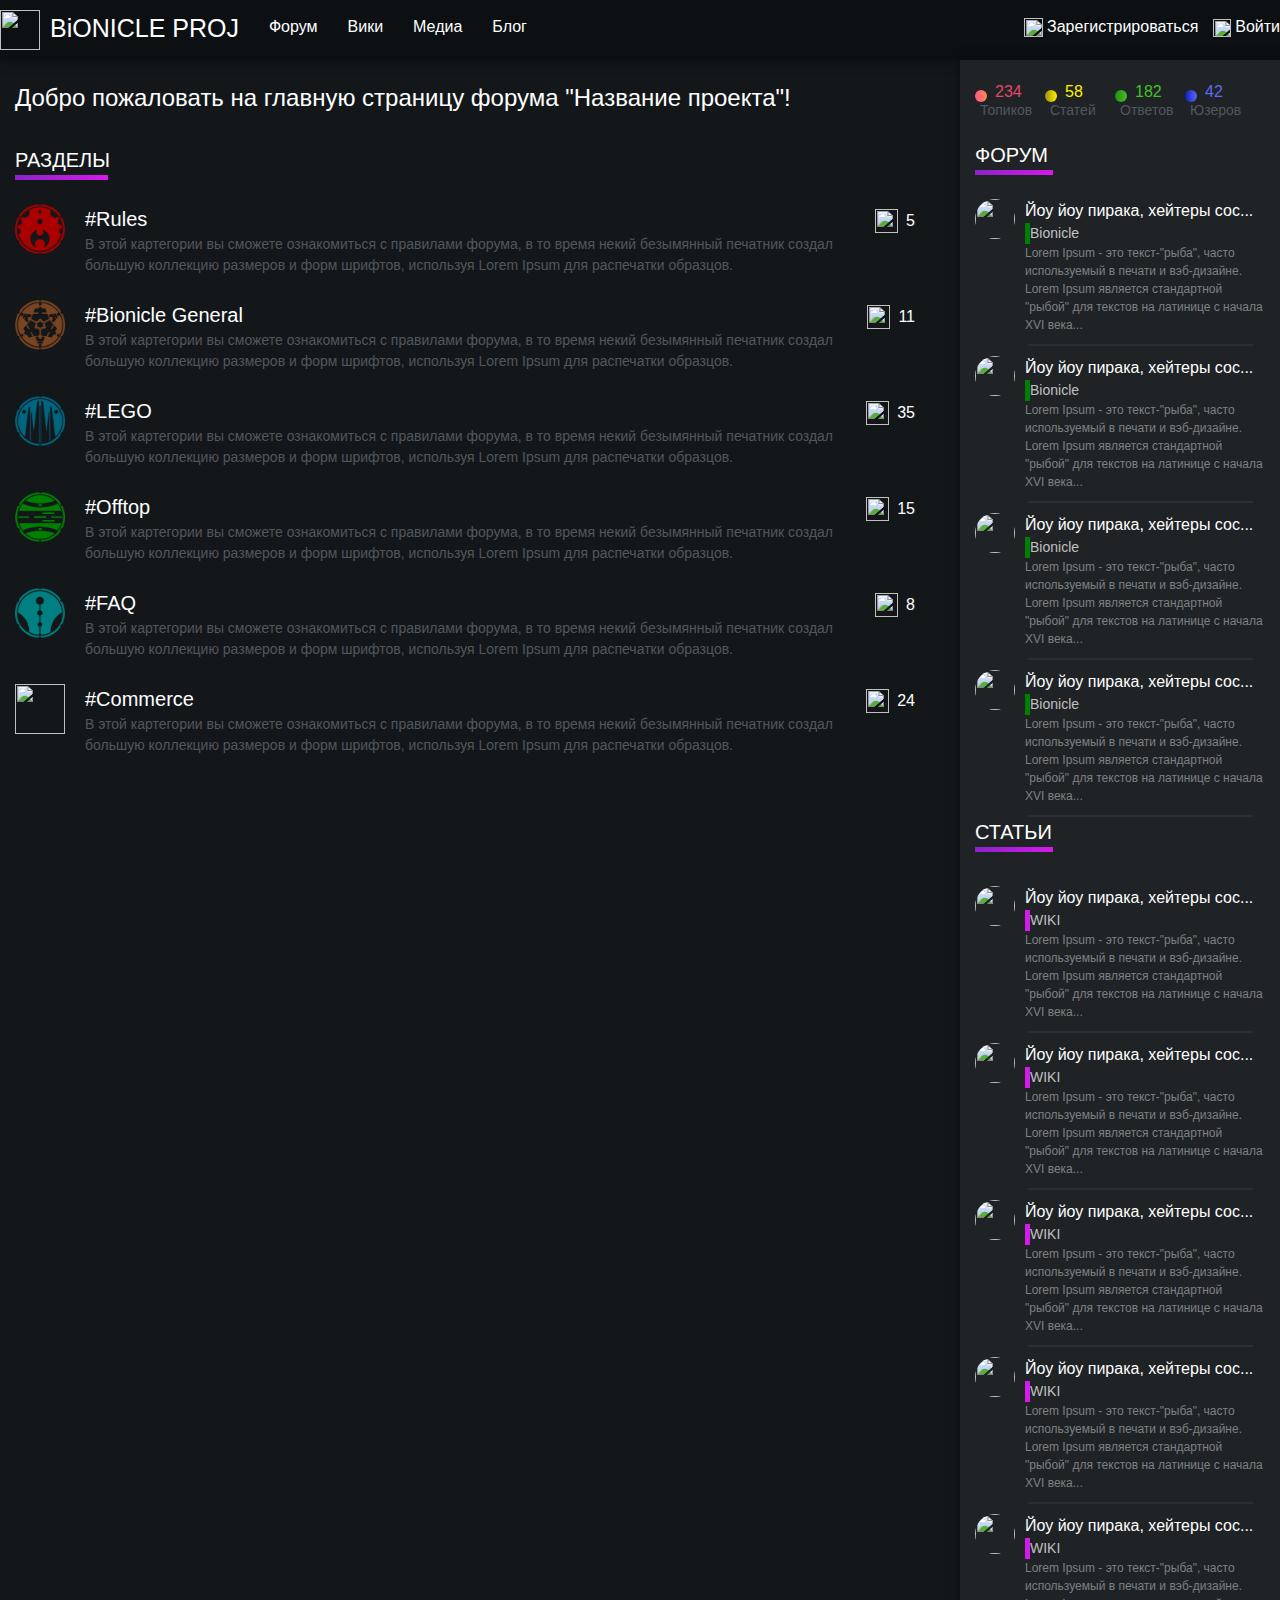
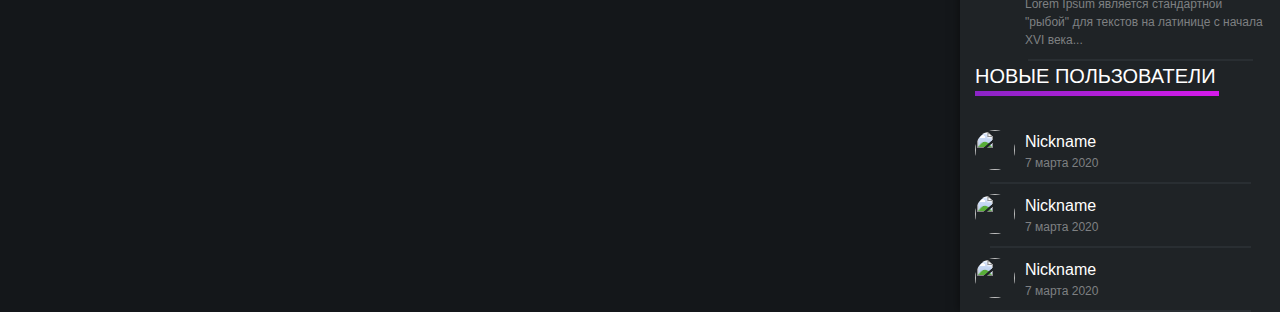
==== index.html @ 24cac257 "Add files via upload" ====
<div id="preloader" class="visible"></div>
<!DOCTYPE html>
<html>
<head>
	<title></title>
	<link rel="stylesheet" href="https://stackpath.bootstrapcdn.com/bootstrap/4.4.1/css/bootstrap.min.css" integrity="sha384-Vkoo8x4CGsO3+Hhxv8T/Q5PaXtkKtu6ug5TOeNV6gBiFeWPGFN9MuhOf23Q9Ifjh" crossorigin="anonymous">
	<meta name='viewport' content='width=device-width, initial-scale=1'>
	<link rel="stylesheet" type="text/css" href="style.css">
</head>
<body style="background-color: #14171a;">
	<div class="wrapper">
		<div class="menu">
			<div class="container_menu">
				<div class="logo"><img style="margin-top: 10px;" width="40" height="40" src="https://res.cloudinary.com/teepublic/image/private/s--zgLyJzov--/t_Preview/b_rgb:191919,c_limit,f_jpg,h_630,q_90,w_630/v1469223875/production/designs/596887_1.jpg"><div class="logo_header" style="margin-left: 10px; margin-top: 10px;">BiONICLE PROJ</div>				
				<div class="link_header" style="margin-left: 30px;"><a id="link_style" href="#">Форум</a></div>
				<div class="link_header" style="margin-left: 30px;"><a id="link_style" href="#">Вики</a></div>
				<div class="link_header" style="margin-left: 30px;"><a id="link_style" href="#">Медиа</a></div>
				<div class="link_header" style="margin-left: 30px;"><a id="link_style" href="#">Блог</a></div></div>

				<div class="sing">
					<h id="link_style" style="margin-right: 10px;"><img width="19" height="19" src="https://img.icons8.com/windows/32/ffffff/add-user-male--v1.png"/> Зарегистрироваться</h>
					<h id="link_style"><img width="18" height="18" src="https://img.icons8.com/windows/32/ffffff/import.png"/> Войти</h>
				</div>
			</div>
		</div>
		<div class="container">
			<div class="row">
				<div class="col-md-9">
					<div class="header_content">
					</div><br>
					<h4>Добро пожаловать на главную страницу форума "Название проекта"!</h4><br>
					<!--<h style="color:#7e8082; margin-top: 15px; position: absolute; font-size: 15px;">Topic</h>-->
					<h style="font-family: 'Oswald', sans-serif; font-size: 20px; margin-top: 10px; ">РАЗДЕЛЫ</h>
						<div id="bottom" style="width: 10%;"></div>
					<br>
					<div class="topic_content_main">
						<div class="topic_img_main">
							<img width="50" height="50" src="t.png">
						</div>
						<div class="topic_title_main">
							<h id="topic_title_main">#Rules</h>
							<div id="topic_text_main">
								В этой картегории вы сможете ознакомиться с правилами форума, в то время некий безымянный печатник создал большую коллекцию размеров и форм шрифтов, используя Lorem Ipsum для распечатки образцов.
							</div>
						</div>
						<div class="message_sum">
							<img width="23" height="24" src="https://img.icons8.com/material-outlined/50/ffffff/filled-chat.png"/><h style="margin-left: 8px;">5</h>
						</div>
					</div>
					<br>
					<div class="topic_content_main">
						<div class="topic_img_main">
							<img width="50" height="50" src="p.png">
						</div>
						<div class="topic_title_main">
							<h id="topic_title_main">#Bionicle General</h>
							<div id="topic_text_main">
								В этой картегории вы сможете ознакомиться с правилами форума, в то время некий безымянный печатник создал большую коллекцию размеров и форм шрифтов, используя Lorem Ipsum для распечатки образцов.
							</div>
						</div>
						<div class="message_sum">
							<img width="23" height="24" src="https://img.icons8.com/material-outlined/50/ffffff/filled-chat.png"/><h style="margin-left: 8px;">11</h>
						</div>
					</div>
					<br>
					<div class="topic_content_main">
						<div class="topic_img_main">
							<img width="50" height="50" src="k.png">
						</div>
						<div class="topic_title_main">
							<h id="topic_title_main">#LEGO</h>
							<div id="topic_text_main">
								В этой картегории вы сможете ознакомиться с правилами форума, в то время некий безымянный печатник создал большую коллекцию размеров и форм шрифтов, используя Lorem Ipsum для распечатки образцов.
							</div>
						</div>
						<div class="message_sum">
							<img width="23" height="24" src="https://img.icons8.com/material-outlined/50/ffffff/filled-chat.png"/><h style="margin-left: 8px;">35</h>
						</div>
					</div>
					<br>
					<div class="topic_content_main">
						<div class="topic_img_main">
							<img width="50" height="50" src="l.png">
						</div>
						<div class="topic_title_main">
							<h id="topic_title_main">#Offtop</h>
							<div id="topic_text_main">
								В этой картегории вы сможете ознакомиться с правилами форума, в то время некий безымянный печатник создал большую коллекцию размеров и форм шрифтов, используя Lorem Ipsum для распечатки образцов.
							</div>
						</div>
						<div class="message_sum">
							<img width="23" height="24" src="https://img.icons8.com/material-outlined/50/ffffff/filled-chat.png"/><h style="margin-left: 8px;">15</h>
						</div>
					</div>
					<br>
					<div class="topic_content_main">
						<div class="topic_img_main">
							<img width="50" height="50" src="G.png">
						</div>
						<div class="topic_title_main">
							<h id="topic_title_main">#FAQ</h>
							<div id="topic_text_main">
								В этой картегории вы сможете ознакомиться с правилами форума, в то время некий безымянный печатник создал большую коллекцию размеров и форм шрифтов, используя Lorem Ipsum для распечатки образцов.
							</div>
						</div>
						<div class="message_sum">
							<img width="23" height="24" src="https://img.icons8.com/material-outlined/50/ffffff/filled-chat.png"/><h style="margin-left: 8px;">8</h>
						</div>
					</div>
										<br>
					<div class="topic_content_main">
						<div class="topic_img_main">
							<img width="50" height="50" src="V.png">
						</div>
						<div class="topic_title_main">
							<h id="topic_title_main">#Commerce</h>
							<div id="topic_text_main">
								В этой картегории вы сможете ознакомиться с правилами форума, в то время некий безымянный печатник создал большую коллекцию размеров и форм шрифтов, используя Lorem Ipsum для распечатки образцов.
							</div>
						</div>
						<div class="message_sum">
							<img width="23" height="24" src="https://img.icons8.com/material-outlined/50/ffffff/filled-chat.png"/><h style="margin-left: 8px;">24</h>
						</div>
					</div>
				</div>
				<div class="col-md-3">
					<div style="display: flex;">
						<div class="item">
								<a href="#" class="intro-banner-vdo-play-btn pinkBg" target="_blank">
								<i class="glyphicon glyphicon-play whiteText" aria-hidden="true"></i>
								<span class="ripple pinkBg"></span>
								<span class="ripple pinkBg"></span>
								<span class="ripple pinkBg"></span>
								</a><h id="stats" style="color: #e14869;">234</h><h id="stats_txt">Топиков</h>
						</div>
						<div style="margin-left: 70px;" class="item">
								<a href="#" class="intro-banner-vdo-play-btn2 pinkBg2" target="_blank2">
								<i class="glyphicon glyphicon-play whiteText" aria-hidden="true"></i>
								<span class="ripple2 pinkBg2"></span>
								<span class="ripple2 pinkBg2"></span>
								<span class="ripple2 pinkBg2"></span>
								</a><h id="stats" style="color: #fff000;">58</h><h id="stats_txt">Статей</h>
						</div>
						<div style="margin-left: 70px;" class="item">
								<a href="#" class="intro-banner-vdo-play-btn3 pinkBg3" target="_blank3">
								<i class="glyphicon glyphicon-play whiteText" aria-hidden="true"></i>
								<span class="ripple3 pinkBg3"></span>
								<span class="ripple3 pinkBg3"></span>
								<span class="ripple3 pinkBg3"></span>
								</a><h id="stats" style="color: #44c127;">182</h><h id="stats_txt">Ответов</h>
						</div>
						<div style="margin-left: 70px;" class="item">
								<a href="#" class="intro-banner-vdo-play-btn4 pinkBg4" target="_blank4">
								<i class="glyphicon glyphicon-play whiteText" aria-hidden="true"></i>
								<span class="ripple4 pinkBg4"></span>
								<span class="ripple4 pinkBg4"></span>
								<span class="ripple4 pinkBg4"></span>
								</a><h id="stats" style="color: #5d6bf2;">42</h><h id="stats_txt">Юзеров</h>
						</div>
					</div>
					<div class="categories">
						<h style="font-family: 'Oswald', sans-serif; font-size: 20px; ">ФОРУМ</h>
						<div id="bottom"></div>
						<br>
						<div class="last_topic">
							<div class="avatar">
								<img id="img_avatar" src="https://i.dlpng.com/static/png/6860651_preview.png">
							</div>
							<div class="topic_content">
								<div class="title"> Йоу йоу пирака, хейтеры сос...
									<div class="categorie_view">Bionicle</div>
									<div class="topic_txt">Lorem Ipsum - это текст-"рыба", часто используемый в печати и вэб-дизайне. Lorem Ipsum является стандартной "рыбой" для текстов на латинице с начала XVI века...</div>
								</div>
								<div style="margin-top: 10px;" class="bottom_topic"></div>
							</div>
						</div>

						<div class="last_topic" style="margin-top: 10px;">
							<div class="avatar">
								<img id="img_avatar" src="https://i.dlpng.com/static/png/6860651_preview.png">
							</div>
							<div class="topic_content">
								<div class="title"> Йоу йоу пирака, хейтеры сос...
									<div class="categorie_view">Bionicle</div>
									<div class="topic_txt">Lorem Ipsum - это текст-"рыба", часто используемый в печати и вэб-дизайне. Lorem Ipsum является стандартной "рыбой" для текстов на латинице с начала XVI века...</div>
								</div>
								<div style="margin-top: 10px;" class="bottom_topic"></div>
							</div>
						</div>

						<div class="last_topic" style="margin-top: 10px;">
							<div class="avatar">
								<img id="img_avatar" src="https://i.dlpng.com/static/png/6860651_preview.png">
							</div>
							<div class="topic_content">
								<div class="title"> Йоу йоу пирака, хейтеры сос...
									<div class="categorie_view">Bionicle</div>
									<div class="topic_txt">Lorem Ipsum - это текст-"рыба", часто используемый в печати и вэб-дизайне. Lorem Ipsum является стандартной "рыбой" для текстов на латинице с начала XVI века...</div>
								</div>
								<div style="margin-top: 10px;" class="bottom_topic"></div>
							</div>
						</div>

						<div class="last_topic" style="margin-top: 10px;">
							<div class="avatar">
								<img id="img_avatar" src="https://i.dlpng.com/static/png/6860651_preview.png">
							</div>
							<div class="topic_content">
								<div class="title"> Йоу йоу пирака, хейтеры сос...
									<div class="categorie_view">Bionicle</div>
									<div class="topic_txt">Lorem Ipsum - это текст-"рыба", часто используемый в печати и вэб-дизайне. Lorem Ipsum является стандартной "рыбой" для текстов на латинице с начала XVI века...</div>
								</div>
								<div style="margin-top: 10px;" class="bottom_topic"></div>
							</div>
						</div>

						<h style="font-family: 'Oswald', sans-serif; font-size: 20px; margin-top: 10px; ">СТАТЬИ</h>
						<div id="bottom"></div>
						<br>
						<div class="last_topic" style="margin-top: 10px;">
							<div class="avatar">
								<img id="img_avatar" src="https://i.dlpng.com/static/png/6860651_preview.png">
							</div>
							<div class="topic_content">
								<div class="title"> Йоу йоу пирака, хейтеры сос...
									<div style="border-left: 5px solid #d51aeb;" class="categorie_view">WIKI</div>
									<div class="topic_txt">Lorem Ipsum - это текст-"рыба", часто используемый в печати и вэб-дизайне. Lorem Ipsum является стандартной "рыбой" для текстов на латинице с начала XVI века...</div>
								</div>
								<div style="margin-top: 10px;" class="bottom_topic"></div>
							</div>
						</div>

						<div class="last_topic" style="margin-top: 10px;">
							<div class="avatar">
								<img id="img_avatar" src="https://i.dlpng.com/static/png/6860651_preview.png">
							</div>
							<div class="topic_content">
								<div class="title"> Йоу йоу пирака, хейтеры сос...
									<div style="border-left: 5px solid #d51aeb;" class="categorie_view">WIKI</div>
									<div class="topic_txt">Lorem Ipsum - это текст-"рыба", часто используемый в печати и вэб-дизайне. Lorem Ipsum является стандартной "рыбой" для текстов на латинице с начала XVI века...</div>
								</div>
								<div style="margin-top: 10px;" class="bottom_topic"></div>
							</div>
						</div>

						<div class="last_topic" style="margin-top: 10px;">
							<div class="avatar">
								<img id="img_avatar" src="https://i.dlpng.com/static/png/6860651_preview.png">
							</div>
							<div class="topic_content">
								<div class="title"> Йоу йоу пирака, хейтеры сос...
									<div style="border-left: 5px solid #d51aeb;" class="categorie_view">WIKI</div>
									<div class="topic_txt">Lorem Ipsum - это текст-"рыба", часто используемый в печати и вэб-дизайне. Lorem Ipsum является стандартной "рыбой" для текстов на латинице с начала XVI века...</div>
								</div>
								<div style="margin-top: 10px;" class="bottom_topic"></div>
							</div>
						</div>

						<div class="last_topic" style="margin-top: 10px;">
							<div class="avatar">
								<img id="img_avatar" src="https://i.dlpng.com/static/png/6860651_preview.png">
							</div>
							<div class="topic_content">
								<div class="title"> Йоу йоу пирака, хейтеры сос...
									<div style="border-left: 5px solid #d51aeb;" class="categorie_view">WIKI</div>
									<div class="topic_txt">Lorem Ipsum - это текст-"рыба", часто используемый в печати и вэб-дизайне. Lorem Ipsum является стандартной "рыбой" для текстов на латинице с начала XVI века...</div>
								</div>
								<div style="margin-top: 10px;" class="bottom_topic"></div>
							</div>
						</div>

						<div class="last_topic" style="margin-top: 10px;">
							<div class="avatar">
								<img id="img_avatar" src="https://i.dlpng.com/static/png/6860651_preview.png">
							</div>
							<div class="topic_content">
								<div class="title"> Йоу йоу пирака, хейтеры сос...
									<div style="border-left: 5px solid #d51aeb;" class="categorie_view">WIKI</div>
									<div class="topic_txt">Lorem Ipsum - это текст-"рыба", часто используемый в печати и вэб-дизайне. Lorem Ipsum является стандартной "рыбой" для текстов на латинице с начала XVI века...</div>
								</div>
								<div style="margin-top: 10px;" class="bottom_topic"></div>
							</div>
						</div>

						<h style="font-family: 'Oswald', sans-serif; font-size: 20px; margin-top: 10px; ">НОВЫЕ ПОЛЬЗОВАТЕЛИ </h>
						<div id="bottom" style="width: 84%;"></div>
						<br>
						<div class="last_topic" style="margin-top: 10px;">
							<div class="avatar">
								<img id="img_avatar" src="https://i.dlpng.com/static/png/6860651_preview.png">
							</div>
							<div class="title">Nickname
								<div class="topic_txt">7 марта 2020</div>
							</div>
						</div>
						<div style="margin-top: 10px;" class="bottom_topic"></div>
						<div class="last_topic" style="margin-top: 10px;">
							<div class="avatar">
								<img id="img_avatar" src="https://i.dlpng.com/static/png/6860651_preview.png">
							</div>
							<div class="title">Nickname
								<div class="topic_txt">7 марта 2020</div>
							</div>
						</div>
						<div style="margin-top: 10px;" class="bottom_topic"></div>
						<div class="last_topic" style="margin-top: 10px;">
							<div class="avatar">
								<img id="img_avatar" src="https://i.dlpng.com/static/png/6860651_preview.png">
							</div>
							<div class="title">Nickname
								<div class="topic_txt">7 марта 2020</div>
							</div>
						</div>
						<div style="margin-top: 10px;" class="bottom_topic"></div>
					</div>
				</div>
			</div>
		</div>
	</div>
</body>
</html>
<script type="text/javascript">
	function loadData() {
  return new Promise((resolve, reject) => {
    setTimeout(resolve, 200);
  })
}

loadData()
  .then(() => {
    let preloaderEl = document.getElementById('preloader');
    preloaderEl.classList.add('hidden');
    preloaderEl.classList.remove('visible');
  });
</script>
---- style.css ----
#preloader {
	position: fixed;
	left: 0;
	top: 0;
	z-index: 999;
	width: 100%;
	height: 100%;
	overflow: visible;
	background: black url('https://cdn.dribbble.com/users/744367/screenshots/4637241/dribbble_eddykoek_hud_02.gif') no-repeat center center;
}
    
.visible {
	visibility: visible;
	opacity: 1;
	transition: opacity 2s linear;
}

.hidden {
 	visibility: hidden;
 	opacity: 0;
 	transition: visibility 0s 2s, opacity 2s linear;
}


@import url('https://fonts.googleapis.com/css2?family=Oswald:wght@600&display=swap');
@import url('https://fonts.googleapis.com/css2?family=Oswald:wght@600&display=swap');
@import url('https://fonts.googleapis.com/css?family=Barlow+Semi+Condensed');
@import url('https://fonts.googleapis.com/css2?family=Oswald:wght@600&display=swap');
html, body { margin: 0; padding: 0; }

::-webkit-scrollbar{ width: 16px; /* 1 - вертикальный скроллбар */}
::-webkit-scrollbar:horizontal{ height: 10px; /* 1 - горизонтальный скроллбар */}
::-webkit-scrollbar-button {background: #0c1013; /* 2 - кнопка */}
::-webkit-scrollbar-track {background: #0c1013;/* 3 - трек */}
::-webkit-scrollbar-track-piece { background: #0c1013; /* 4 – видимая часть трека */ }
::-webkit-scrollbar-thumb {background: #2a2d30; border-radius: 10px; -webkit-box-shadow: inset 0 0 6px rgba(0,0,0,0.3); /* 5 - ползунок */}
.wrapper {
	margin: 0;
	color: white;
}
.menu {
	width: 100%;
	background: #0c1013;
	height: 60px;
	box-shadow: 0 0 10px rgba(0,0,0,0.5);
}
.container_menu {
	max-width: 1280px;
	margin: auto;
}
.sing {
	float: right;
	margin-top: -35px;
}
.logo {
	font-family: 'Oswald', sans-serif;
	font-size: 25px;
	display: flex;
}
.link_header {
	font-size: 16px;
	margin-top: 15px;
}
#link_style {
	text-decoration: none;
	color: white;
}
#link_style:hover {
	text-decoration: none;
	color: #8b24c6;
}
.container {
	max-width: 1280px;
	margin: auto;
}
.header_content {

}
.topic_content_main {
	display: flex;
}
#topic_title_main {
	font-size: 20px;
	margin-left: 20px;
}
#topic_text_main {
	color: #51575d;
	margin-left: 20px;
	width: 95%;
	font-size: 14px;
}
.message_sum{
	margin-top: 5px;
	margin-right: 30px;
	display: flex;
}
.col-md-3 {
	background: #1f2326;
	height: auto;
	box-shadow: 0 0 10px rgba(0,0,0,0.5);
	width: 100%;
}
.categories {
	margin-top: 50px;
	text-align:left;
}
#bottom {
	width: 27%;
	height: 5px;
	background-image: linear-gradient(90deg, #8b24c6, #d51aeb);
}
#categorie_link {
	margin-top: 15px;
	margin-left: 5px; 
	position: absolute; 
	font-family: 'Oswald', sans-serif; 
	font-size: 20px; 
	color: #cfcfcf; 
}
#categorie_link:hover {
	color: white; 
}
.last_topic {
	display: flex;
}
#img_avatar {
	width: 40px;
	height: 40px;
	border-radius: 50%;
}
.topic_content {

}
.title {
	margin-left: 10px;
}
.topic_txt {
	color:#7e8082;
	font-size: 12px;
}
.categorie_view {
	border-left: 5px solid green;
	font-size: 14px;
	color: silver;
	font-family: 'Oswald', sans-serif;
}
.bottom_topic {
	margin-top: 10px;
	border-bottom: 2px solid #292e32;
	width:90%;
	margin: auto;
}
@media (max-width: 62em) {
.col-md-3 {
	display: none;
}
.logo {
	display: none;
}
}




.item {
	margin-top: 30px;
	margin-left: 0px;
	font-family: 'Oswald', sans-serif;

}
#stats {
	margin-top: -10px;
	margin-left: 20px;
	font-family: 'Oswald', sans-serif;
	position: absolute;
}
#stats_txt {
	margin-top: 10px;
	margin-left: 5px;
	position: absolute;
	font-family: 'Lato', sans-serif;
	font-size: 14px;
	color: #51575d;
}
.pinkBg {
    background-color: #ed184f!important;
    background-image: linear-gradient(90deg, #fd5581, #fd8b55);
}
.intro-banner-vdo-play-btn{
    height:12px;
    width:12px;
    position:absolute;

    margin: 0;
    border-radius:100px;
    z-index:1
}
.intro-banner-vdo-play-btn i{
    line-height:56px;
    font-size:30px
}
.intro-banner-vdo-play-btn .ripple{
    position:absolute;
    width:40px;
    height:40px;
    z-index:-1;
  
    opacity:0;
    margin-top:-14px;
    margin-left: -14px;
    border-radius:100px;
    -webkit-animation:ripple 1.6s infinite;
    animation:ripple 1.6s infinite
}

@-webkit-keyframes ripple{
    0%{
        opacity:1;
        -webkit-transform:scale(0);
        transform:scale(0)
    }
    100%{
        opacity:0;
        -webkit-transform:scale(1);
        transform:scale(1)
    }
}
@keyframes ripple{
    0%{
        opacity:1;
        -webkit-transform:scale(0);
        transform:scale(0)
    }
    100%{
        opacity:0;
        -webkit-transform:scale(1);
        transform:scale(1)
    }
}
.intro-banner-vdo-play-btn .ripple:nth-child(2){
    animation-delay:.3s;
    -webkit-animation-delay:.3s
}
.intro-banner-vdo-play-btn .ripple:nth-child(3){
    animation-delay:.6s;
    -webkit-animation-delay:.6s
}



.pinkBg2 {
    background-color: #ed184f!important;
    background-image: linear-gradient(90deg, #9b920a, #fff000);
}
.intro-banner-vdo-play-btn2{
    height:12px;
    width:12px;
    position:absolute;

    margin: 0;
    border-radius:100px;
    z-index:1
}
.intro-banner-vdo-play-btn2 i{
    line-height:56px;
    font-size:30px
}
.intro-banner-vdo-play-btn2 .ripple2{
    position:absolute;
    width:40px;
    height:40px;
    z-index:-1;
  
    opacity:0;
    margin-top:-14px;
    margin-left: -14px;
    border-radius:100px;
    -webkit-animation:ripple2 1.7s infinite;
    animation:ripple2 1.7s infinite
}

@-webkit-keyframes ripple2{
    0%{
        opacity:1;
        -webkit-transform:scale(0);
        transform:scale(0)
    }
    100%{
        opacity:0;
        -webkit-transform:scale(1);
        transform:scale(1)
    }
}
@keyframes ripple2{
    0%{
        opacity:1;
        -webkit-transform:scale(0);
        transform:scale(0)
    }
    100%{
        opacity:0;
        -webkit-transform:scale(1);
        transform:scale(1)
    }
}
.intro-banner-vdo-play-btn2 .ripple2:nth-child(2){
    animation-delay:.3s;
    -webkit-animation-delay:.3s
}
.intro-banner-vdo-play-btn2 .ripple2:nth-child(3){
    animation-delay:.6s;
    -webkit-animation-delay:.6s
}


.pinkBg3 {
    background-color: #ed184f!important;
    background-image: linear-gradient(90deg, #298b12, #44c127);
}
.intro-banner-vdo-play-btn3{
    height:12px;
    width:12px;
    position:absolute;

    margin: 0;
    border-radius:100px;
    z-index:1
}
.intro-banner-vdo-play-btn3 i{
    line-height:56px;
    font-size:30px
}
.intro-banner-vdo-play-btn3 .ripple3{
    position:absolute;
    width:40px;
    height:40px;
    z-index:-1;
  
    opacity:0;
    margin-top:-14px;
    margin-left: -14px;
    border-radius:100px;
    -webkit-animation:ripple3 1.5s infinite;
    animation:ripple3 1.5s infinite
}

@-webkit-keyframes ripple3{
    0%{
        opacity:1;
        -webkit-transform:scale(0);
        transform:scale(0)
    }
    100%{
        opacity:0;
        -webkit-transform:scale(1);
        transform:scale(1)
    }
}
@keyframes ripple3{
    0%{
        opacity:1;
        -webkit-transform:scale(0);
        transform:scale(0)
    }
    100%{
        opacity:0;
        -webkit-transform:scale(1);
        transform:scale(1)
    }
}
.intro-banner-vdo-play-btn3 .ripple3:nth-child(2){
    animation-delay:.3s;
    -webkit-animation-delay:.3s
}
.intro-banner-vdo-play-btn3 .ripple3:nth-child(3){
    animation-delay:.6s;
    -webkit-animation-delay:.6s
}



.pinkBg4 {
    background-color: #ed184f!important;
    background-image: linear-gradient(90deg, #0b1dc2, #5d6bf2);
}
.intro-banner-vdo-play-btn4{
    height:12px;
    width:12px;
    position:absolute;

    margin: 0;
    border-radius:100px;
    z-index:1
}
.intro-banner-vdo-play-btn4 i{
    line-height:56px;
    font-size:30px
}
.intro-banner-vdo-play-btn4 .ripple4{
    position:absolute;
    width:40px;
    height:40px;
    z-index:-1;
  
    opacity:0;
    margin-top:-14px;
    margin-left: -14px;
    border-radius:100px;
    -webkit-animation:ripple4 1.8s infinite;
    animation:ripple4 1.8s infinite
}

@-webkit-keyframes ripple4{
    0%{
        opacity:1;
        -webkit-transform:scale(0);
        transform:scale(0)
    }
    100%{
        opacity:0;
        -webkit-transform:scale(1);
        transform:scale(1)
    }
}
@keyframes ripple4{
    0%{
        opacity:1;
        -webkit-transform:scale(0);
        transform:scale(0)
    }
    100%{
        opacity:0;
        -webkit-transform:scale(1);
        transform:scale(1)
    }
}
.intro-banner-vdo-play-btn4 .ripple4:nth-child(2){
    animation-delay:.3s;
    -webkit-animation-delay:.3s
}
.intro-banner-vdo-play-btn4 .ripple4:nth-child(3){
    animation-delay:.6s;
    -webkit-animation-delay:.6s
}
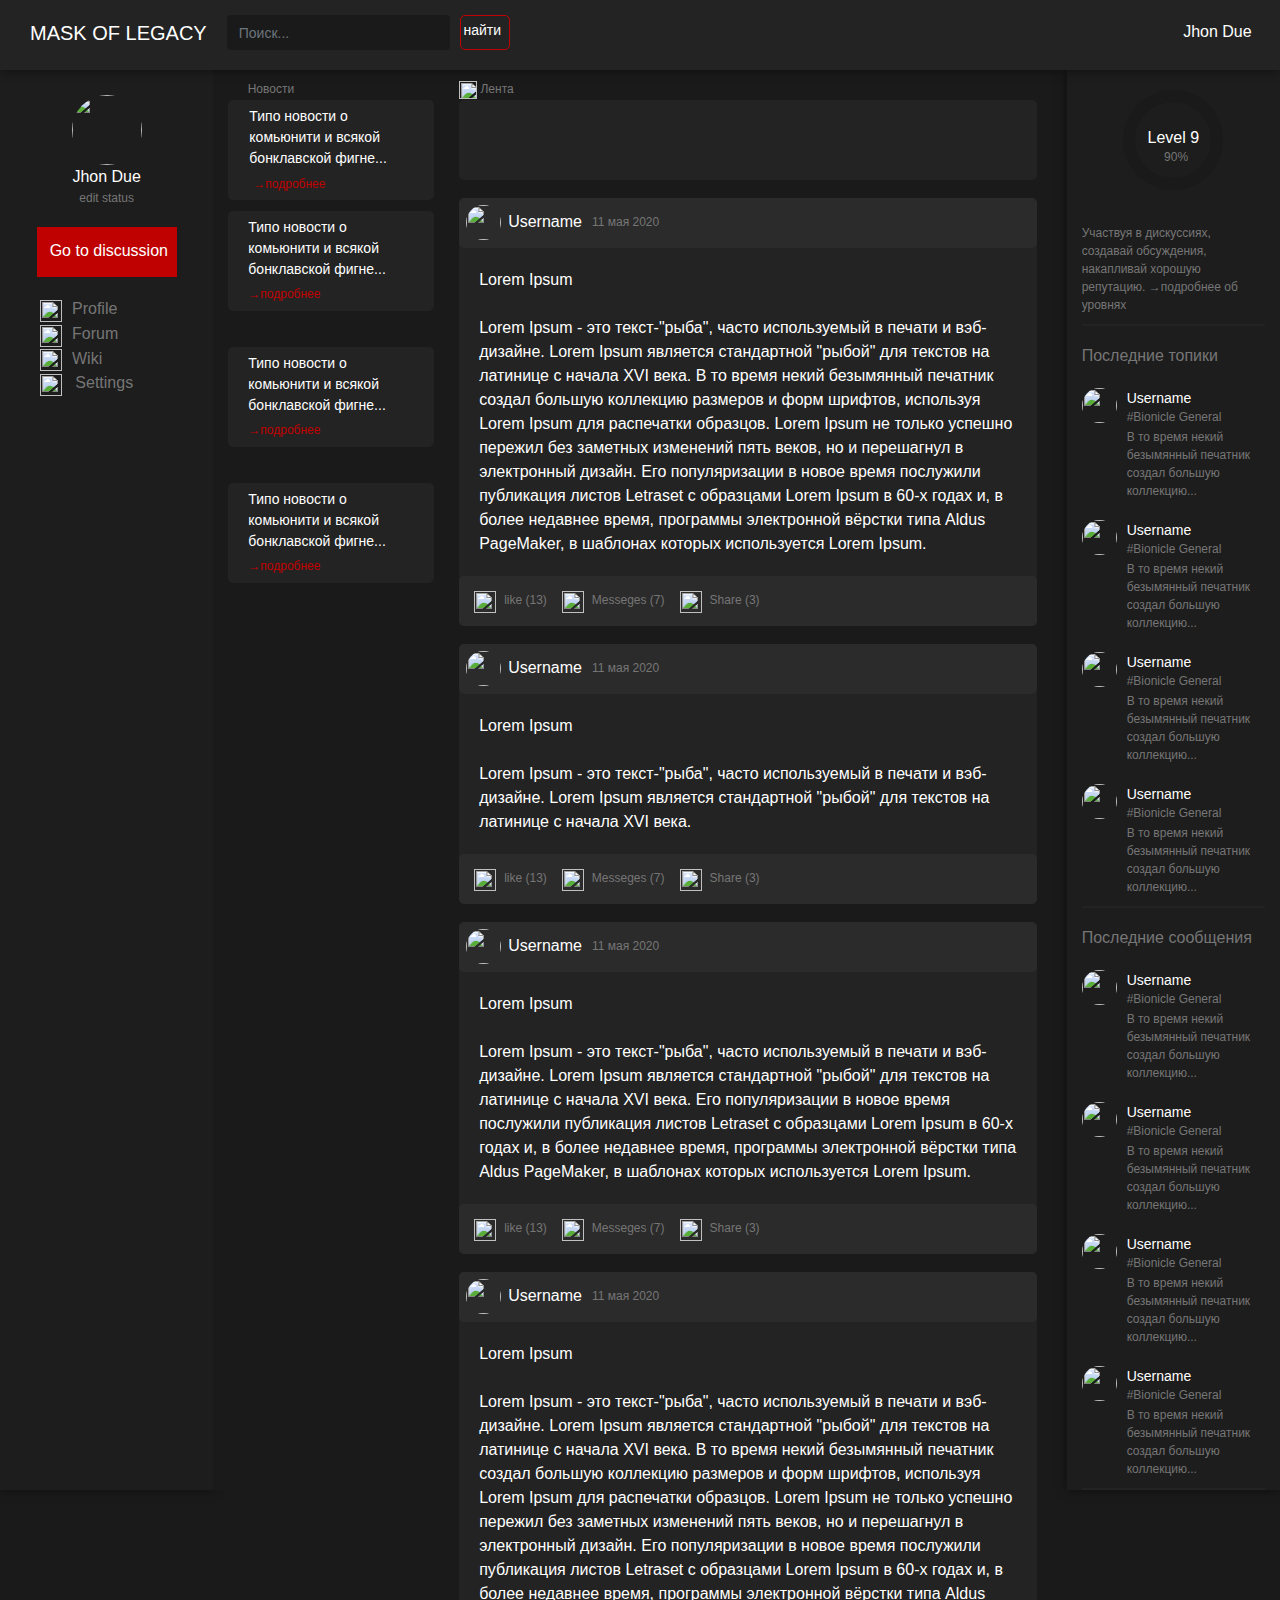
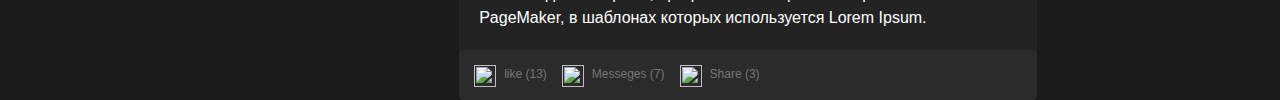
==== commit 8cf3a3a5: "Add files via upload" ====
--- a/index.html
+++ b/index.html
@@ -3,322 +3,243 @@
 <html>
 <head>
 	<title></title>
+	<meta charset="utf-8">
 	<link rel="stylesheet" href="https://stackpath.bootstrapcdn.com/bootstrap/4.4.1/css/bootstrap.min.css" integrity="sha384-Vkoo8x4CGsO3+Hhxv8T/Q5PaXtkKtu6ug5TOeNV6gBiFeWPGFN9MuhOf23Q9Ifjh" crossorigin="anonymous">
 	<meta name='viewport' content='width=device-width, initial-scale=1'>
 	<link rel="stylesheet" type="text/css" href="style.css">
 </head>
-<body style="background-color: #14171a;">
-	<div class="wrapper">
-		<div class="menu">
-			<div class="container_menu">
-				<div class="logo"><img style="margin-top: 10px;" width="40" height="40" src="https://res.cloudinary.com/teepublic/image/private/s--zgLyJzov--/t_Preview/b_rgb:191919,c_limit,f_jpg,h_630,q_90,w_630/v1469223875/production/designs/596887_1.jpg"><div class="logo_header" style="margin-left: 10px; margin-top: 10px;">BiONICLE PROJ</div>				
-				<div class="link_header" style="margin-left: 30px;"><a id="link_style" href="#">Форум</a></div>
-				<div class="link_header" style="margin-left: 30px;"><a id="link_style" href="#">Вики</a></div>
-				<div class="link_header" style="margin-left: 30px;"><a id="link_style" href="#">Медиа</a></div>
-				<div class="link_header" style="margin-left: 30px;"><a id="link_style" href="#">Блог</a></div></div>
-
-				<div class="sing">
-					<h id="link_style" style="margin-right: 10px;"><img width="19" height="19" src="https://img.icons8.com/windows/32/ffffff/add-user-male--v1.png"/> Зарегистрироваться</h>
-					<h id="link_style"><img width="18" height="18" src="https://img.icons8.com/windows/32/ffffff/import.png"/> Войти</h>
-				</div>
-			</div>
-		</div>
-		<div class="container">
-			<div class="row">
-				<div class="col-md-9">
-					<div class="header_content">
-					</div><br>
-					<h4>Добро пожаловать на главную страницу форума "Название проекта"!</h4><br>
-					<!--<h style="color:#7e8082; margin-top: 15px; position: absolute; font-size: 15px;">Topic</h>-->
-					<h style="font-family: 'Oswald', sans-serif; font-size: 20px; margin-top: 10px; ">РАЗДЕЛЫ</h>
-						<div id="bottom" style="width: 10%;"></div>
+<body style="background-color: #1a1a1a;">
+	<div class="container">
+		<div class="row">
+			<div class="header">
+				<div class="logo">
+					MASK OF LEGACY
+				</div>
+				<div class="search">
+					<input id="search" type="text" class="form-control" placeholder="Поиск..." aria-label="Поиск..." aria-describedby="basic-addon1">
+					<div class="btn_search"><a id="btn_search" href="">найти</a></div>
+					<div style="position: absolute; margin-left: 75%; margin-top: 20px; font-size: 16px; color: white;"><img width="12" height="12" src="https://img.icons8.com/ios-filled/50/279a4e/circled.png"/> Jhon Due</div>
+				</div>
+			</div>
+			<div class="col-md-2">
+				<center>
+				<div class="avatar">
+					<img src="https://p.kindpng.com/picc/s/421-4212623_gd-avatar-alien-circle-hd-png-download.png">
+				</div>
+				</center>
+				<div class="username">
+					Jhon Due
+				</div>
+				<div class="status">
+					edit status
+				</div>
+				<center>
+				<div class="btn_go_ds"><br>
+					<a href="#" id="btn_go_ds" style="">Go to discussion</a>
+				</div>
+				</center>
+				<div class="profile_menu">
+					<img id="profile_ico" src="https://img.icons8.com/ios-filled/50/767676/user-male-circle.png"/><a id="links" style="margin-left: 10px; ">Profile</a>
 					<br>
-					<div class="topic_content_main">
-						<div class="topic_img_main">
-							<img width="50" height="50" src="t.png">
+					<img id="profile_ico" src="https://img.icons8.com/ios/50/767676/speech-bubble.png"/><a id="links" style="margin-left: 10px; ">Forum</a>
+					<br>
+					<img id="profile_ico" src="https://img.icons8.com/ios/50/767676/book-shelf.png"/><a id="links" style="margin-left: 10px; ">Wiki</a>
+					<br>
+					<img id="profile_ico" src="https://img.icons8.com/ios/50/767676/settings.png"/>
+					<a id="links" style="margin-left: 10px; ">Settings</a>
+				</div>
+			</div>
+			<div class="col-md-8">
+				<div class="container">
+					<div class="row">
+						<h style="position: absolute; margin-top: 10px;"><img width="16" height="16" src="https://img.icons8.com/ios-filled/50/e8c817/megaphone.png"/> Новости</h>
+						<div class="col-md-3">
+								<div style="margin: 6px;font-size: 14px; color: white;">Типо новости о комьюнити и всякой бонклавской фигне...</div>
+								<a style="color: #c00101; margin-left: 10px;" href="">→подробнее</a>
+							<br><br>
+							<div style="background:#232323; height: 100px; width: 117%; border-radius: 5px; margin-left: -15px;"><br>
+								<div style=" margin: 20px;font-size: 14px; margin-top: -12px; color: white;">Типо новости о комьюнити и всякой бонклавской фигне...</div>
+								<a style="color: #c00101; margin-left: 20px; position: absolute; margin-top: -15px;" href="">→подробнее</a>
+							</div>
+							<br><br>
+							<div style="background:#232323; height: 100px; width: 117%; border-radius: 5px; margin-left: -15px;"><br>
+								<div style=" margin: 20px;font-size: 14px; margin-top: -12px; color: white;">Типо новости о комьюнити и всякой бонклавской фигне...</div>
+								<a style="color: #c00101; margin-left: 20px; position: absolute; margin-top: -15px;" href="">→подробнее</a>
+							</div>
+							<br><br>
+							<div style="background:#232323; height: 100px; width: 117%; border-radius: 5px; margin-left: -15px;"><br>
+								<div style=" margin: 20px;font-size: 14px; margin-top: -12px; color: white;">Типо новости о комьюнити и всякой бонклавской фигне...</div>
+								<a style="color: #c00101; margin-left: 20px; position: absolute; margin-top: -15px;" href="">→подробнее</a>
+							</div>
 						</div>
-						<div class="topic_title_main">
-							<h id="topic_title_main">#Rules</h>
-							<div id="topic_text_main">
-								В этой картегории вы сможете ознакомиться с правилами форума, в то время некий безымянный печатник создал большую коллекцию размеров и форм шрифтов, используя Lorem Ipsum для распечатки образцов.
-							</div>
-						</div>
-						<div class="message_sum">
-							<img width="23" height="24" src="https://img.icons8.com/material-outlined/50/ffffff/filled-chat.png"/><h style="margin-left: 8px;">5</h>
+						
+						<div class="col-md">
+							<h style="position: absolute; margin-top: -20px;"><img width="18" height="18" src="https://img.icons8.com/material-outlined/50/de1dbc/bookmark.png"/> Лента</h>
+							<div class="new_topic_form"></div>
+							<br>
+							<div class="topic_in_timeline">
+								<div class="topic_in_timeline_head">
+									<img id="topic_in_timeline_user" src="https://png.pngitem.com/pimgs/s/78-786293_1240-x-1240-0-avatar-profile-icon-png.png">
+            						<div class="topic_in_timeline_username">Username</div>
+            						<a style="margin-top: 15px; margin-left: 10px; color: #767676; text-decoration: none;">11 мая 2020</a>
+								</div>
+								<div class="topic_in_timeline_text">
+									Lorem Ipsum
+									<br><br>
+									Lorem Ipsum - это текст-"рыба", часто используемый в печати и вэб-дизайне. Lorem Ipsum является стандартной "рыбой" для текстов на латинице с начала XVI века. В то время некий безымянный печатник создал большую коллекцию размеров и форм шрифтов, используя Lorem Ipsum для распечатки образцов. Lorem Ipsum не только успешно пережил без заметных изменений пять веков, но и перешагнул в электронный дизайн. Его популяризации в новое время послужили публикация листов Letraset с образцами Lorem Ipsum в 60-х годах и, в более недавнее время, программы электронной вёрстки типа Aldus PageMaker, в шаблонах которых используется Lorem Ipsum.
+								</div>
+								<div class="topic_in_timeline_footer">
+									<img width="22" height="22" style="margin: 15px;" src="https://img.icons8.com/ios-filled/50/c00101/filled-like.png"/> <h style="margin-top: 15px; margin-left: -7px;">like (13)</h>
+									<img width="22" height="22" style="margin: 15px;" src="https://img.icons8.com/ios-filled/50/767676/speech-bubble.png"/><h style="margin-top: 15px; margin-left: -7px;">Messeges (7)</h>
+									<img width="22" height="22" style="margin: 15px;" src="https://img.icons8.com/ios-filled/50/767676/right2.png"/><h style="margin-top: 15px; margin-left: -7px;">Share (3)</h>
+								</div>
+							</div>
+						<br>
+							<div class="topic_in_timeline">
+								<div class="topic_in_timeline_head">
+									<img id="topic_in_timeline_user" src="https://png.pngitem.com/pimgs/s/78-786293_1240-x-1240-0-avatar-profile-icon-png.png">
+            						<div class="topic_in_timeline_username">Username</div>
+            						<a style="margin-top: 15px; margin-left: 10px; color: #767676; text-decoration: none;">11 мая 2020</a>
+								</div>
+								<div class="topic_in_timeline_text">
+									Lorem Ipsum
+									<br><br>
+									Lorem Ipsum - это текст-"рыба", часто используемый в печати и вэб-дизайне. Lorem Ipsum является стандартной "рыбой" для текстов на латинице с начала XVI века. 
+								</div>
+								<div class="topic_in_timeline_footer">
+									<img width="22" height="22" style="margin: 15px;" src="https://img.icons8.com/ios-filled/50/c00101/filled-like.png"/> <h style="margin-top: 15px; margin-left: -7px;">like (13)</h>
+									<img width="22" height="22" style="margin: 15px;" src="https://img.icons8.com/ios-filled/50/767676/speech-bubble.png"/><h style="margin-top: 15px; margin-left: -7px;">Messeges (7)</h>
+									<img width="22" height="22" style="margin: 15px;" src="https://img.icons8.com/ios-filled/50/767676/right2.png"/><h style="margin-top: 15px; margin-left: -7px;">Share (3)</h>
+								</div>
+							</div>
+						<br>
+							<div class="topic_in_timeline">
+								<div class="topic_in_timeline_head">
+									<img id="topic_in_timeline_user" src="https://png.pngitem.com/pimgs/s/78-786293_1240-x-1240-0-avatar-profile-icon-png.png">
+            						<div class="topic_in_timeline_username">Username</div>
+            						<a style="margin-top: 15px; margin-left: 10px; color: #767676; text-decoration: none;">11 мая 2020</a>
+								</div>
+								<div class="topic_in_timeline_text">
+									Lorem Ipsum
+									<br><br>
+									Lorem Ipsum - это текст-"рыба", часто используемый в печати и вэб-дизайне. Lorem Ipsum является стандартной "рыбой" для текстов на латинице с начала XVI века. Его популяризации в новое время послужили публикация листов Letraset с образцами Lorem Ipsum в 60-х годах и, в более недавнее время, программы электронной вёрстки типа Aldus PageMaker, в шаблонах которых используется Lorem Ipsum.
+								</div>
+								<div class="topic_in_timeline_footer">
+									<img width="22" height="22" style="margin: 15px;" src="https://img.icons8.com/ios-filled/50/c00101/filled-like.png"/> <h style="margin-top: 15px; margin-left: -7px;">like (13)</h>
+									<img width="22" height="22" style="margin: 15px;" src="https://img.icons8.com/ios-filled/50/767676/speech-bubble.png"/><h style="margin-top: 15px; margin-left: -7px;">Messeges (7)</h>
+									<img width="22" height="22" style="margin: 15px;" src="https://img.icons8.com/ios-filled/50/767676/right2.png"/><h style="margin-top: 15px; margin-left: -7px;">Share (3)</h>
+								</div>
+							</div>
+						<br>
+							<div class="topic_in_timeline">
+								<div class="topic_in_timeline_head">
+									<img id="topic_in_timeline_user" src="https://png.pngitem.com/pimgs/s/78-786293_1240-x-1240-0-avatar-profile-icon-png.png">
+            						<div class="topic_in_timeline_username">Username</div>
+            						<a style="margin-top: 15px; margin-left: 10px; color: #767676; text-decoration: none;">11 мая 2020</a>
+								</div>
+								<div class="topic_in_timeline_text">
+									Lorem Ipsum
+									<br><br>
+									Lorem Ipsum - это текст-"рыба", часто используемый в печати и вэб-дизайне. Lorem Ipsum является стандартной "рыбой" для текстов на латинице с начала XVI века. В то время некий безымянный печатник создал большую коллекцию размеров и форм шрифтов, используя Lorem Ipsum для распечатки образцов. Lorem Ipsum не только успешно пережил без заметных изменений пять веков, но и перешагнул в электронный дизайн. Его популяризации в новое время послужили публикация листов Letraset с образцами Lorem Ipsum в 60-х годах и, в более недавнее время, программы электронной вёрстки типа Aldus PageMaker, в шаблонах которых используется Lorem Ipsum.
+								</div>
+								<div class="topic_in_timeline_footer">
+									<img width="22" height="22" style="margin: 15px;" src="https://img.icons8.com/ios-filled/50/c00101/filled-like.png"/> <h style="margin-top: 15px; margin-left: -7px;">like (13)</h>
+									<img width="22" height="22" style="margin: 15px;" src="https://img.icons8.com/ios-filled/50/767676/speech-bubble.png"/><h style="margin-top: 15px; margin-left: -7px;">Messeges (7)</h>
+									<img width="22" height="22" style="margin: 15px;" src="https://img.icons8.com/ios-filled/50/767676/right2.png"/><h style="margin-top: 15px; margin-left: -7px;">Share (3)</h>
+								</div>
+							</div>
+
 						</div>
 					</div>
-					<br>
-					<div class="topic_content_main">
-						<div class="topic_img_main">
-							<img width="50" height="50" src="p.png">
-						</div>
-						<div class="topic_title_main">
-							<h id="topic_title_main">#Bionicle General</h>
-							<div id="topic_text_main">
-								В этой картегории вы сможете ознакомиться с правилами форума, в то время некий безымянный печатник создал большую коллекцию размеров и форм шрифтов, используя Lorem Ipsum для распечатки образцов.
-							</div>
-						</div>
-						<div class="message_sum">
-							<img width="23" height="24" src="https://img.icons8.com/material-outlined/50/ffffff/filled-chat.png"/><h style="margin-left: 8px;">11</h>
-						</div>
-					</div>
-					<br>
-					<div class="topic_content_main">
-						<div class="topic_img_main">
-							<img width="50" height="50" src="k.png">
-						</div>
-						<div class="topic_title_main">
-							<h id="topic_title_main">#LEGO</h>
-							<div id="topic_text_main">
-								В этой картегории вы сможете ознакомиться с правилами форума, в то время некий безымянный печатник создал большую коллекцию размеров и форм шрифтов, используя Lorem Ipsum для распечатки образцов.
-							</div>
-						</div>
-						<div class="message_sum">
-							<img width="23" height="24" src="https://img.icons8.com/material-outlined/50/ffffff/filled-chat.png"/><h style="margin-left: 8px;">35</h>
-						</div>
-					</div>
-					<br>
-					<div class="topic_content_main">
-						<div class="topic_img_main">
-							<img width="50" height="50" src="l.png">
-						</div>
-						<div class="topic_title_main">
-							<h id="topic_title_main">#Offtop</h>
-							<div id="topic_text_main">
-								В этой картегории вы сможете ознакомиться с правилами форума, в то время некий безымянный печатник создал большую коллекцию размеров и форм шрифтов, используя Lorem Ipsum для распечатки образцов.
-							</div>
-						</div>
-						<div class="message_sum">
-							<img width="23" height="24" src="https://img.icons8.com/material-outlined/50/ffffff/filled-chat.png"/><h style="margin-left: 8px;">15</h>
-						</div>
-					</div>
-					<br>
-					<div class="topic_content_main">
-						<div class="topic_img_main">
-							<img width="50" height="50" src="G.png">
-						</div>
-						<div class="topic_title_main">
-							<h id="topic_title_main">#FAQ</h>
-							<div id="topic_text_main">
-								В этой картегории вы сможете ознакомиться с правилами форума, в то время некий безымянный печатник создал большую коллекцию размеров и форм шрифтов, используя Lorem Ipsum для распечатки образцов.
-							</div>
-						</div>
-						<div class="message_sum">
-							<img width="23" height="24" src="https://img.icons8.com/material-outlined/50/ffffff/filled-chat.png"/><h style="margin-left: 8px;">8</h>
-						</div>
-					</div>
-										<br>
-					<div class="topic_content_main">
-						<div class="topic_img_main">
-							<img width="50" height="50" src="V.png">
-						</div>
-						<div class="topic_title_main">
-							<h id="topic_title_main">#Commerce</h>
-							<div id="topic_text_main">
-								В этой картегории вы сможете ознакомиться с правилами форума, в то время некий безымянный печатник создал большую коллекцию размеров и форм шрифтов, используя Lorem Ipsum для распечатки образцов.
-							</div>
-						</div>
-						<div class="message_sum">
-							<img width="23" height="24" src="https://img.icons8.com/material-outlined/50/ffffff/filled-chat.png"/><h style="margin-left: 8px;">24</h>
-						</div>
-					</div>
-				</div>
-				<div class="col-md-3">
-					<div style="display: flex;">
-						<div class="item">
-								<a href="#" class="intro-banner-vdo-play-btn pinkBg" target="_blank">
-								<i class="glyphicon glyphicon-play whiteText" aria-hidden="true"></i>
-								<span class="ripple pinkBg"></span>
-								<span class="ripple pinkBg"></span>
-								<span class="ripple pinkBg"></span>
-								</a><h id="stats" style="color: #e14869;">234</h><h id="stats_txt">Топиков</h>
-						</div>
-						<div style="margin-left: 70px;" class="item">
-								<a href="#" class="intro-banner-vdo-play-btn2 pinkBg2" target="_blank2">
-								<i class="glyphicon glyphicon-play whiteText" aria-hidden="true"></i>
-								<span class="ripple2 pinkBg2"></span>
-								<span class="ripple2 pinkBg2"></span>
-								<span class="ripple2 pinkBg2"></span>
-								</a><h id="stats" style="color: #fff000;">58</h><h id="stats_txt">Статей</h>
-						</div>
-						<div style="margin-left: 70px;" class="item">
-								<a href="#" class="intro-banner-vdo-play-btn3 pinkBg3" target="_blank3">
-								<i class="glyphicon glyphicon-play whiteText" aria-hidden="true"></i>
-								<span class="ripple3 pinkBg3"></span>
-								<span class="ripple3 pinkBg3"></span>
-								<span class="ripple3 pinkBg3"></span>
-								</a><h id="stats" style="color: #44c127;">182</h><h id="stats_txt">Ответов</h>
-						</div>
-						<div style="margin-left: 70px;" class="item">
-								<a href="#" class="intro-banner-vdo-play-btn4 pinkBg4" target="_blank4">
-								<i class="glyphicon glyphicon-play whiteText" aria-hidden="true"></i>
-								<span class="ripple4 pinkBg4"></span>
-								<span class="ripple4 pinkBg4"></span>
-								<span class="ripple4 pinkBg4"></span>
-								</a><h id="stats" style="color: #5d6bf2;">42</h><h id="stats_txt">Юзеров</h>
-						</div>
-					</div>
-					<div class="categories">
-						<h style="font-family: 'Oswald', sans-serif; font-size: 20px; ">ФОРУМ</h>
-						<div id="bottom"></div>
-						<br>
-						<div class="last_topic">
-							<div class="avatar">
-								<img id="img_avatar" src="https://i.dlpng.com/static/png/6860651_preview.png">
-							</div>
-							<div class="topic_content">
-								<div class="title"> Йоу йоу пирака, хейтеры сос...
-									<div class="categorie_view">Bionicle</div>
-									<div class="topic_txt">Lorem Ipsum - это текст-"рыба", часто используемый в печати и вэб-дизайне. Lorem Ipsum является стандартной "рыбой" для текстов на латинице с начала XVI века...</div>
-								</div>
-								<div style="margin-top: 10px;" class="bottom_topic"></div>
-							</div>
-						</div>
-
-						<div class="last_topic" style="margin-top: 10px;">
-							<div class="avatar">
-								<img id="img_avatar" src="https://i.dlpng.com/static/png/6860651_preview.png">
-							</div>
-							<div class="topic_content">
-								<div class="title"> Йоу йоу пирака, хейтеры сос...
-									<div class="categorie_view">Bionicle</div>
-									<div class="topic_txt">Lorem Ipsum - это текст-"рыба", часто используемый в печати и вэб-дизайне. Lorem Ipsum является стандартной "рыбой" для текстов на латинице с начала XVI века...</div>
-								</div>
-								<div style="margin-top: 10px;" class="bottom_topic"></div>
-							</div>
-						</div>
-
-						<div class="last_topic" style="margin-top: 10px;">
-							<div class="avatar">
-								<img id="img_avatar" src="https://i.dlpng.com/static/png/6860651_preview.png">
-							</div>
-							<div class="topic_content">
-								<div class="title"> Йоу йоу пирака, хейтеры сос...
-									<div class="categorie_view">Bionicle</div>
-									<div class="topic_txt">Lorem Ipsum - это текст-"рыба", часто используемый в печати и вэб-дизайне. Lorem Ipsum является стандартной "рыбой" для текстов на латинице с начала XVI века...</div>
-								</div>
-								<div style="margin-top: 10px;" class="bottom_topic"></div>
-							</div>
-						</div>
-
-						<div class="last_topic" style="margin-top: 10px;">
-							<div class="avatar">
-								<img id="img_avatar" src="https://i.dlpng.com/static/png/6860651_preview.png">
-							</div>
-							<div class="topic_content">
-								<div class="title"> Йоу йоу пирака, хейтеры сос...
-									<div class="categorie_view">Bionicle</div>
-									<div class="topic_txt">Lorem Ipsum - это текст-"рыба", часто используемый в печати и вэб-дизайне. Lorem Ipsum является стандартной "рыбой" для текстов на латинице с начала XVI века...</div>
-								</div>
-								<div style="margin-top: 10px;" class="bottom_topic"></div>
-							</div>
-						</div>
-
-						<h style="font-family: 'Oswald', sans-serif; font-size: 20px; margin-top: 10px; ">СТАТЬИ</h>
-						<div id="bottom"></div>
-						<br>
-						<div class="last_topic" style="margin-top: 10px;">
-							<div class="avatar">
-								<img id="img_avatar" src="https://i.dlpng.com/static/png/6860651_preview.png">
-							</div>
-							<div class="topic_content">
-								<div class="title"> Йоу йоу пирака, хейтеры сос...
-									<div style="border-left: 5px solid #d51aeb;" class="categorie_view">WIKI</div>
-									<div class="topic_txt">Lorem Ipsum - это текст-"рыба", часто используемый в печати и вэб-дизайне. Lorem Ipsum является стандартной "рыбой" для текстов на латинице с начала XVI века...</div>
-								</div>
-								<div style="margin-top: 10px;" class="bottom_topic"></div>
-							</div>
-						</div>
-
-						<div class="last_topic" style="margin-top: 10px;">
-							<div class="avatar">
-								<img id="img_avatar" src="https://i.dlpng.com/static/png/6860651_preview.png">
-							</div>
-							<div class="topic_content">
-								<div class="title"> Йоу йоу пирака, хейтеры сос...
-									<div style="border-left: 5px solid #d51aeb;" class="categorie_view">WIKI</div>
-									<div class="topic_txt">Lorem Ipsum - это текст-"рыба", часто используемый в печати и вэб-дизайне. Lorem Ipsum является стандартной "рыбой" для текстов на латинице с начала XVI века...</div>
-								</div>
-								<div style="margin-top: 10px;" class="bottom_topic"></div>
-							</div>
-						</div>
-
-						<div class="last_topic" style="margin-top: 10px;">
-							<div class="avatar">
-								<img id="img_avatar" src="https://i.dlpng.com/static/png/6860651_preview.png">
-							</div>
-							<div class="topic_content">
-								<div class="title"> Йоу йоу пирака, хейтеры сос...
-									<div style="border-left: 5px solid #d51aeb;" class="categorie_view">WIKI</div>
-									<div class="topic_txt">Lorem Ipsum - это текст-"рыба", часто используемый в печати и вэб-дизайне. Lorem Ipsum является стандартной "рыбой" для текстов на латинице с начала XVI века...</div>
-								</div>
-								<div style="margin-top: 10px;" class="bottom_topic"></div>
-							</div>
-						</div>
-
-						<div class="last_topic" style="margin-top: 10px;">
-							<div class="avatar">
-								<img id="img_avatar" src="https://i.dlpng.com/static/png/6860651_preview.png">
-							</div>
-							<div class="topic_content">
-								<div class="title"> Йоу йоу пирака, хейтеры сос...
-									<div style="border-left: 5px solid #d51aeb;" class="categorie_view">WIKI</div>
-									<div class="topic_txt">Lorem Ipsum - это текст-"рыба", часто используемый в печати и вэб-дизайне. Lorem Ipsum является стандартной "рыбой" для текстов на латинице с начала XVI века...</div>
-								</div>
-								<div style="margin-top: 10px;" class="bottom_topic"></div>
-							</div>
-						</div>
-
-						<div class="last_topic" style="margin-top: 10px;">
-							<div class="avatar">
-								<img id="img_avatar" src="https://i.dlpng.com/static/png/6860651_preview.png">
-							</div>
-							<div class="topic_content">
-								<div class="title"> Йоу йоу пирака, хейтеры сос...
-									<div style="border-left: 5px solid #d51aeb;" class="categorie_view">WIKI</div>
-									<div class="topic_txt">Lorem Ipsum - это текст-"рыба", часто используемый в печати и вэб-дизайне. Lorem Ipsum является стандартной "рыбой" для текстов на латинице с начала XVI века...</div>
-								</div>
-								<div style="margin-top: 10px;" class="bottom_topic"></div>
-							</div>
-						</div>
-
-						<h style="font-family: 'Oswald', sans-serif; font-size: 20px; margin-top: 10px; ">НОВЫЕ ПОЛЬЗОВАТЕЛИ </h>
-						<div id="bottom" style="width: 84%;"></div>
-						<br>
-						<div class="last_topic" style="margin-top: 10px;">
-							<div class="avatar">
-								<img id="img_avatar" src="https://i.dlpng.com/static/png/6860651_preview.png">
-							</div>
-							<div class="title">Nickname
-								<div class="topic_txt">7 марта 2020</div>
-							</div>
-						</div>
-						<div style="margin-top: 10px;" class="bottom_topic"></div>
-						<div class="last_topic" style="margin-top: 10px;">
-							<div class="avatar">
-								<img id="img_avatar" src="https://i.dlpng.com/static/png/6860651_preview.png">
-							</div>
-							<div class="title">Nickname
-								<div class="topic_txt">7 марта 2020</div>
-							</div>
-						</div>
-						<div style="margin-top: 10px;" class="bottom_topic"></div>
-						<div class="last_topic" style="margin-top: 10px;">
-							<div class="avatar">
-								<img id="img_avatar" src="https://i.dlpng.com/static/png/6860651_preview.png">
-							</div>
-							<div class="title">Nickname
-								<div class="topic_txt">7 марта 2020</div>
-							</div>
-						</div>
-						<div style="margin-top: 10px;" class="bottom_topic"></div>
-					</div>
-				</div>
+				</div>
+			</div>
+			<div class="col-md-2">
+				<div class="progress blue">
+                		<span class="progress-left">
+                		    <span class="progress-bar"></span>
+                		</span>
+                		<span class="progress-right">
+                		    <span class="progress-bar"></span>
+                		</span>
+                	<div class="progress-value">
+                	Level 9
+                	<h style="color: #767676; margin-top: 20px; margin-left: -35px; position: absolute; font-size: 12px;">90%</h>
+                	</div>
+            	</div>
+            	<br><br><br>
+            	Участвуя в дискуссиях, создавай обсуждения, накапливай хорошую репутацию.
+            	<a id="links" style="font-size: 12px;" href="">→подробнее об уровнях</a>
+            	<div class="bottom"></div>
+            	<br>
+            	<h style="font-size: 16px;">Последние топики</h>
+            	<div class="last_topic">
+            		<img id="last_topic_avatar" src="https://png.pngitem.com/pimgs/s/78-786293_1240-x-1240-0-avatar-profile-icon-png.png">
+            		<div class="topic_username">Username</div><br>
+            		<h class="categorie">#Bionicle General</h>
+            	</div>
+            	<div class="last_topic_text">В то время некий безымянный печатник создал большую коллекцию...</div>
+
+            	<div class="last_topic">
+            		<img id="last_topic_avatar" src="https://png.pngitem.com/pimgs/s/78-786293_1240-x-1240-0-avatar-profile-icon-png.png">
+            		<div class="topic_username">Username</div><br>
+            		<h class="categorie">#Bionicle General</h>
+            	</div>
+            	<div class="last_topic_text">В то время некий безымянный печатник создал большую коллекцию...</div>
+
+            	<div class="last_topic">
+            		<img id="last_topic_avatar" src="https://png.pngitem.com/pimgs/s/78-786293_1240-x-1240-0-avatar-profile-icon-png.png">
+            		<div class="topic_username">Username</div><br>
+            		<h class="categorie">#Bionicle General</h>
+            	</div>
+            	<div class="last_topic_text">В то время некий безымянный печатник создал большую коллекцию...</div>
+
+            	<div class="last_topic">
+            		<img id="last_topic_avatar" src="https://png.pngitem.com/pimgs/s/78-786293_1240-x-1240-0-avatar-profile-icon-png.png">
+            		<div class="topic_username">Username</div><br>
+            		<h class="categorie">#Bionicle General</h>
+            	</div>
+            	<div class="last_topic_text">В то время некий безымянный печатник создал большую коллекцию...</div>
+            	<div class="bottom"></div>
+            	<br>
+            	<h style="font-size: 16px;">Последние сообщения</h>
+            	<br>
+            	<div class="last_topic">
+            		<img id="last_topic_avatar" src="https://png.pngitem.com/pimgs/s/78-786293_1240-x-1240-0-avatar-profile-icon-png.png">
+            		<div class="topic_username">Username</div><br>
+            		<h class="categorie">#Bionicle General</h>
+            	</div>
+            	<div class="last_topic_text">В то время некий безымянный печатник создал большую коллекцию...</div>
+
+            	<div class="last_topic">
+            		<img id="last_topic_avatar" src="https://png.pngitem.com/pimgs/s/78-786293_1240-x-1240-0-avatar-profile-icon-png.png">
+            		<div class="topic_username">Username</div><br>
+            		<h class="categorie">#Bionicle General</h>
+            	</div>
+            	<div class="last_topic_text">В то время некий безымянный печатник создал большую коллекцию...</div>
+
+            	<div class="last_topic">
+            		<img id="last_topic_avatar" src="https://png.pngitem.com/pimgs/s/78-786293_1240-x-1240-0-avatar-profile-icon-png.png">
+            		<div class="topic_username">Username</div><br>
+            		<h class="categorie">#Bionicle General</h>
+            	</div>
+            	<div class="last_topic_text">В то время некий безымянный печатник создал большую коллекцию...</div>
+
+            	<div class="last_topic">
+            		<img id="last_topic_avatar" src="https://png.pngitem.com/pimgs/s/78-786293_1240-x-1240-0-avatar-profile-icon-png.png">
+            		<div class="topic_username">Username</div><br>
+            		<h class="categorie">#Bionicle General</h>
+            	</div>
+            	<div class="last_topic_text">В то время некий безымянный печатник создал большую коллекцию...</div>
+
+            	<div class="bottom"></div>
 			</div>
 		</div>
 	</div>
 </body>
 </html>
+
+
+
 <script type="text/javascript">
 	function loadData() {
   return new Promise((resolve, reject) => {
@@ -332,6 +253,4 @@
     preloaderEl.classList.add('hidden');
     preloaderEl.classList.remove('visible');
   });
-</script>
-
-
+</script>--- a/style.css
+++ b/style.css
@@ -1,4 +1,3 @@
-
 #preloader {
 	position: fixed;
 	left: 0;
@@ -22,424 +21,339 @@
  	transition: visibility 0s 2s, opacity 2s linear;
 }
 
-
-@import url('https://fonts.googleapis.com/css2?family=Oswald:wght@600&display=swap');
-@import url('https://fonts.googleapis.com/css2?family=Oswald:wght@600&display=swap');
-@import url('https://fonts.googleapis.com/css?family=Barlow+Semi+Condensed');
-@import url('https://fonts.googleapis.com/css2?family=Oswald:wght@600&display=swap');
-html, body { margin: 0; padding: 0; }
-
-::-webkit-scrollbar{ width: 16px; /* 1 - вертикальный скроллбар */}
-::-webkit-scrollbar:horizontal{ height: 10px; /* 1 - горизонтальный скроллбар */}
-::-webkit-scrollbar-button {background: #0c1013; /* 2 - кнопка */}
-::-webkit-scrollbar-track {background: #0c1013;/* 3 - трек */}
-::-webkit-scrollbar-track-piece { background: #0c1013; /* 4 – видимая часть трека */ }
-::-webkit-scrollbar-thumb {background: #2a2d30; border-radius: 10px; -webkit-box-shadow: inset 0 0 6px rgba(0,0,0,0.3); /* 5 - ползунок */}
-.wrapper {
-	margin: 0;
-	color: white;
-}
-.menu {
-	width: 100%;
-	background: #0c1013;
-	height: 60px;
+.container {
+	max-width: 1300px;
+	color: #767676;
+	font-size: 12px;
+}
+.col-md-2 {
+	background: #1d1d1d;
+	height: auto;
+	position: relative;
 	box-shadow: 0 0 10px rgba(0,0,0,0.5);
 }
-.container_menu {
-	max-width: 1280px;
-	margin: auto;
-}
-.sing {
-	float: right;
-	margin-top: -35px;
+.col-md-8 {
+	background: #1a1a1a;
+}
+.header {
+	display: flex;
+	background: #232323;
+	width: 100%;
+	height: 70px;
+	margin-left: 0px;
+	z-index: 70;
+	position: relative;
+	box-shadow: 0 0 10px rgba(0,0,0,0.5);
 }
 .logo {
-	font-family: 'Oswald', sans-serif;
-	font-size: 25px;
-	display: flex;
-}
-.link_header {
-	font-size: 16px;
+	margin-left: 30px;
+	margin-top: 18px;
+	font-size: 20px;
+	color: white;
+}
+.search {
+	display: flex;
+}
+.btn_search {
 	margin-top: 15px;
-}
-#link_style {
+	width: 68px;
+	height: 35px;
+	background: #232323;
+	border:1.5px solid #c00101;
+	border-radius: 5px;
+	margin-left: 10px; 
+}
+.btn_search:hover {
+	background: #cf0404;
+}
+#btn_search {
+	position: absolute;
+	margin-top: 4px;
+	margin-left: 2px;
+	color: white;
 	text-decoration: none;
-	color: white;
-}
-#link_style:hover {
+	font-size: 14px;
+}
+#search {
+	background: #1a1a1a;
+	border: none;
+	font-size: 14px; 
+	margin-top: 15px;
+	margin-left: 20px;
+}
+.avatar img {
+	width: 70px;
+	height: 70px;
+	border-radius: 50%;
+	margin-top: 25px;
+}
+.username {
+	text-align: center;
+	color: white;
+	font-size: 16px;
+}
+.status {
+	text-align: center;
+}
+.btn_go_ds {
+	margin-top: 20px;
+	width: 140px;
+	height: 50px;
+	background: #c00101;
+	color: white;
+	font-size: 16px;
+}
+.btn_go_ds:hover {
+	background: #cf0404;
+}
+#btn_go_ds {
+	margin-top: -20px;
+	color: white;
 	text-decoration: none;
-	color: #8b24c6;
-}
-.container {
-	max-width: 1280px;
-	margin: auto;
-}
-.header_content {
-
-}
-.topic_content_main {
-	display: flex;
-}
-#topic_title_main {
-	font-size: 20px;
-	margin-left: 20px;
-}
-#topic_text_main {
-	color: #51575d;
-	margin-left: 20px;
-	width: 95%;
+	position: absolute;
+	margin-left: -57px;
+	margin-top: -12px
+}
+.profile_menu {
+	margin-top: 20px;
+	margin-left: 25px;
+}
+#profile_ico {
+	width: 22px;
+	height:22px;
+}
+#links {
+	color: #767676;
+	font-size: 16px;
+	text-decoration: none;	
+}
+#links:hover {
+	color: silver;
+	font-size: 16px;
+	text-decoration: none;	
+}
+.bottom {
+	border-bottom: 2px solid #232323;
+	margin-top: 10px;
+}
+.last_topic {
+	margin-top: 20px;
+	display: flex;
+}
+#last_topic_avatar {
+	width: 35px;
+	height: 35px;
+	border-radius: 50%;
+}
+.topic_username {
+	color: white;
+	margin-left: 10px;
 	font-size: 14px;
 }
-.message_sum{
+.categorie {
+	margin-top: 20px;
+	margin-left: 45px;
+	position: absolute;
+}
+.last_topic_text {
 	margin-top: 5px;
-	margin-right: 30px;
-	display: flex;
+	margin-left: 45px;
 }
 .col-md-3 {
-	background: #1f2326;
+	margin-top: 30px;
+	border-radius: 5px;
+	width: 100%;
+	height: 100px;
+	background: #232323;
+}
+.news {
+	margin-top: 200px;
+	border-radius: 5px;
+	width: 100%;
+	height: 100px;
+	background: #232323;
+}
+.col-md {
+	margin-top: 30px;
+	width: 100%; 
+	margin-left: 10px;
+	height: 100px; 
+}
+.new_topic_form {
+	height: 80px;
+	background: #232323;
+	border-radius: 5px;
+	display: flex;
+}
+.topic_in_timeline {
+	width: 100%;
 	height: auto;
-	box-shadow: 0 0 10px rgba(0,0,0,0.5);
-	width: 100%;
-}
-.categories {
-	margin-top: 50px;
-	text-align:left;
-}
-#bottom {
-	width: 27%;
-	height: 5px;
-	background-image: linear-gradient(90deg, #8b24c6, #d51aeb);
-}
-#categorie_link {
-	margin-top: 15px;
-	margin-left: 5px; 
-	position: absolute; 
-	font-family: 'Oswald', sans-serif; 
-	font-size: 20px; 
-	color: #cfcfcf; 
-}
-#categorie_link:hover {
-	color: white; 
-}
-.last_topic {
-	display: flex;
-}
-#img_avatar {
-	width: 40px;
-	height: 40px;
+	background: #232323;
+	border-radius: 5px;
+}
+.topic_in_timeline_head {
+	width: 100%;
+	height: 50px;
+	background: #2b2b2b;
+	border-radius: 5px;
+	display: flex;
+}
+#topic_in_timeline_user {
+	margin: 7px;
+	width: 35px;
+	height: 35px;
 	border-radius: 50%;
 }
-.topic_content {
-
-}
-.title {
-	margin-left: 10px;
-}
-.topic_txt {
-	color:#7e8082;
-	font-size: 12px;
-}
-.categorie_view {
-	border-left: 5px solid green;
-	font-size: 14px;
-	color: silver;
-	font-family: 'Oswald', sans-serif;
-}
-.bottom_topic {
-	margin-top: 10px;
-	border-bottom: 2px solid #292e32;
-	width:90%;
-	margin: auto;
-}
-@media (max-width: 62em) {
-.col-md-3 {
-	display: none;
-}
-.logo {
-	display: none;
-}
-}
-
-
-
-
-.item {
-	margin-top: 30px;
-	margin-left: 0px;
-	font-family: 'Oswald', sans-serif;
-
-}
-#stats {
-	margin-top: -10px;
-	margin-left: 20px;
-	font-family: 'Oswald', sans-serif;
-	position: absolute;
-}
-#stats_txt {
-	margin-top: 10px;
-	margin-left: 5px;
-	position: absolute;
-	font-family: 'Lato', sans-serif;
-	font-size: 14px;
-	color: #51575d;
-}
-.pinkBg {
-    background-color: #ed184f!important;
-    background-image: linear-gradient(90deg, #fd5581, #fd8b55);
-}
-.intro-banner-vdo-play-btn{
-    height:12px;
-    width:12px;
-    position:absolute;
-
-    margin: 0;
-    border-radius:100px;
-    z-index:1
-}
-.intro-banner-vdo-play-btn i{
-    line-height:56px;
-    font-size:30px
-}
-.intro-banner-vdo-play-btn .ripple{
-    position:absolute;
-    width:40px;
-    height:40px;
-    z-index:-1;
-  
-    opacity:0;
-    margin-top:-14px;
-    margin-left: -14px;
-    border-radius:100px;
-    -webkit-animation:ripple 1.6s infinite;
-    animation:ripple 1.6s infinite
-}
-
-@-webkit-keyframes ripple{
-    0%{
-        opacity:1;
-        -webkit-transform:scale(0);
-        transform:scale(0)
-    }
-    100%{
-        opacity:0;
-        -webkit-transform:scale(1);
-        transform:scale(1)
-    }
-}
-@keyframes ripple{
-    0%{
-        opacity:1;
-        -webkit-transform:scale(0);
-        transform:scale(0)
-    }
-    100%{
-        opacity:0;
-        -webkit-transform:scale(1);
-        transform:scale(1)
-    }
-}
-.intro-banner-vdo-play-btn .ripple:nth-child(2){
-    animation-delay:.3s;
-    -webkit-animation-delay:.3s
-}
-.intro-banner-vdo-play-btn .ripple:nth-child(3){
-    animation-delay:.6s;
-    -webkit-animation-delay:.6s
-}
-
-
-
-.pinkBg2 {
-    background-color: #ed184f!important;
-    background-image: linear-gradient(90deg, #9b920a, #fff000);
-}
-.intro-banner-vdo-play-btn2{
-    height:12px;
-    width:12px;
-    position:absolute;
-
-    margin: 0;
-    border-radius:100px;
-    z-index:1
-}
-.intro-banner-vdo-play-btn2 i{
-    line-height:56px;
-    font-size:30px
-}
-.intro-banner-vdo-play-btn2 .ripple2{
-    position:absolute;
-    width:40px;
-    height:40px;
-    z-index:-1;
-  
-    opacity:0;
-    margin-top:-14px;
-    margin-left: -14px;
-    border-radius:100px;
-    -webkit-animation:ripple2 1.7s infinite;
-    animation:ripple2 1.7s infinite
-}
-
-@-webkit-keyframes ripple2{
-    0%{
-        opacity:1;
-        -webkit-transform:scale(0);
-        transform:scale(0)
-    }
-    100%{
-        opacity:0;
-        -webkit-transform:scale(1);
-        transform:scale(1)
-    }
-}
-@keyframes ripple2{
-    0%{
-        opacity:1;
-        -webkit-transform:scale(0);
-        transform:scale(0)
-    }
-    100%{
-        opacity:0;
-        -webkit-transform:scale(1);
-        transform:scale(1)
-    }
-}
-.intro-banner-vdo-play-btn2 .ripple2:nth-child(2){
-    animation-delay:.3s;
-    -webkit-animation-delay:.3s
-}
-.intro-banner-vdo-play-btn2 .ripple2:nth-child(3){
-    animation-delay:.6s;
-    -webkit-animation-delay:.6s
-}
-
-
-.pinkBg3 {
-    background-color: #ed184f!important;
-    background-image: linear-gradient(90deg, #298b12, #44c127);
-}
-.intro-banner-vdo-play-btn3{
-    height:12px;
-    width:12px;
-    position:absolute;
-
-    margin: 0;
-    border-radius:100px;
-    z-index:1
-}
-.intro-banner-vdo-play-btn3 i{
-    line-height:56px;
-    font-size:30px
-}
-.intro-banner-vdo-play-btn3 .ripple3{
-    position:absolute;
-    width:40px;
-    height:40px;
-    z-index:-1;
-  
-    opacity:0;
-    margin-top:-14px;
-    margin-left: -14px;
-    border-radius:100px;
-    -webkit-animation:ripple3 1.5s infinite;
-    animation:ripple3 1.5s infinite
-}
-
-@-webkit-keyframes ripple3{
-    0%{
-        opacity:1;
-        -webkit-transform:scale(0);
-        transform:scale(0)
-    }
-    100%{
-        opacity:0;
-        -webkit-transform:scale(1);
-        transform:scale(1)
-    }
-}
-@keyframes ripple3{
-    0%{
-        opacity:1;
-        -webkit-transform:scale(0);
-        transform:scale(0)
-    }
-    100%{
-        opacity:0;
-        -webkit-transform:scale(1);
-        transform:scale(1)
-    }
-}
-.intro-banner-vdo-play-btn3 .ripple3:nth-child(2){
-    animation-delay:.3s;
-    -webkit-animation-delay:.3s
-}
-.intro-banner-vdo-play-btn3 .ripple3:nth-child(3){
-    animation-delay:.6s;
-    -webkit-animation-delay:.6s
-}
-
-
-
-.pinkBg4 {
-    background-color: #ed184f!important;
-    background-image: linear-gradient(90deg, #0b1dc2, #5d6bf2);
-}
-.intro-banner-vdo-play-btn4{
-    height:12px;
-    width:12px;
-    position:absolute;
-
-    margin: 0;
-    border-radius:100px;
-    z-index:1
-}
-.intro-banner-vdo-play-btn4 i{
-    line-height:56px;
-    font-size:30px
-}
-.intro-banner-vdo-play-btn4 .ripple4{
-    position:absolute;
-    width:40px;
-    height:40px;
-    z-index:-1;
-  
-    opacity:0;
-    margin-top:-14px;
-    margin-left: -14px;
-    border-radius:100px;
-    -webkit-animation:ripple4 1.8s infinite;
-    animation:ripple4 1.8s infinite
-}
-
-@-webkit-keyframes ripple4{
-    0%{
-        opacity:1;
-        -webkit-transform:scale(0);
-        transform:scale(0)
-    }
-    100%{
-        opacity:0;
-        -webkit-transform:scale(1);
-        transform:scale(1)
-    }
-}
-@keyframes ripple4{
-    0%{
-        opacity:1;
-        -webkit-transform:scale(0);
-        transform:scale(0)
-    }
-    100%{
-        opacity:0;
-        -webkit-transform:scale(1);
-        transform:scale(1)
-    }
-}
-.intro-banner-vdo-play-btn4 .ripple4:nth-child(2){
-    animation-delay:.3s;
-    -webkit-animation-delay:.3s
-}
-.intro-banner-vdo-play-btn4 .ripple4:nth-child(3){
-    animation-delay:.6s;
-    -webkit-animation-delay:.6s
-}
+.topic_in_timeline_username {
+	color: white;
+	font-size: 16px;
+	margin-top: 12px;
+}
+.topic_in_timeline_text {
+	color: white;
+	font-size: 16px;
+	margin: 20px;
+}
+.topic_in_timeline_footer {
+	width: 100%;
+	height: 50px;
+	background: #2b2b2b;
+	border-radius: 5px;
+	display: flex;
+}
+
+
+
+
+.progress{
+	top:20px;
+    width: 100px;
+    height: 100px;
+    line-height: 150px;
+    background: none;
+    margin: 0 auto;
+    box-shadow: none;
+    position: relative;
+}
+.progress:after{
+    content: "";
+    width: 100%;
+    height: 100%;
+    border-radius: 50%;
+    border: 12px solid #1a1a1a;
+    position: absolute;
+    top: 0;
+    left: 0;
+}
+.progress > span{
+    width: 50%;
+    height: 100%;
+    overflow: hidden;
+    position: absolute;
+    top: 0;
+    z-index: 1;
+}
+.progress .progress-left{
+    left: 0;
+}
+.progress .progress-bar{
+    width: 100%;
+    height: 100%;
+    background: none;
+    border-width: 12px;
+    border-style: solid;
+    position: absolute;
+    top: 0;
+}
+.progress .progress-left .progress-bar{
+    left: 100%;
+    border-top-right-radius: 80px;
+    border-bottom-right-radius: 80px;
+    border-left: 0;
+    -webkit-transform-origin: center left;
+    transform-origin: center left;
+}
+.progress .progress-right{
+    right: 0;
+}
+.progress .progress-right .progress-bar{
+    left: -100%;
+    border-top-left-radius: 80px;
+    border-bottom-left-radius: 80px;
+    border-right: 0;
+    -webkit-transform-origin: center right;
+    transform-origin: center right;
+    animation: loading-1 1.8s linear forwards;
+}
+.progress .progress-value{
+    width: 90%;
+    height: 90%;
+    border-radius: 50%;
+    background: #1d1d1d;
+    font-size: 16px;
+    color: #fff;
+    line-height: 135px;
+    text-align: center;
+    position: absolute;
+    top: -20%;
+    left: 5%;
+}
+.progress.blue .progress-bar{
+    border-color: #c00101;
+}
+.progress.blue .progress-left .progress-bar{
+    animation: loading-5 1.5s linear forwards 1.8s;
+}
+@keyframes loading-1{
+    0%{
+        -webkit-transform: rotate(0deg);
+        transform: rotate(0deg);
+    }
+    100%{
+        -webkit-transform: rotate(180deg);
+        transform: rotate(180deg);
+    }
+}
+@keyframes loading-2{
+    0%{
+        -webkit-transform: rotate(0deg);
+        transform: rotate(0deg);
+    }
+    100%{
+        -webkit-transform: rotate(144deg);
+        transform: rotate(144deg);
+    }
+}
+@keyframes loading-3{
+    0%{
+        -webkit-transform: rotate(0deg);
+        transform: rotate(0deg);
+    }
+    100%{
+        -webkit-transform: rotate(90deg);
+        transform: rotate(90deg);
+    }
+}
+@keyframes loading-4{
+    0%{
+        -webkit-transform: rotate(0deg);
+        transform: rotate(0deg);
+    }
+    100%{
+        -webkit-transform: rotate(36deg);
+        transform: rotate(36deg);
+    }
+}
+@keyframes loading-5{
+    0%{
+        -webkit-transform: rotate(0deg);
+        transform: rotate(0deg);
+    }
+    100%{
+        -webkit-transform: rotate(126deg);
+        transform: rotate(126deg);
+    }
+}
+@media only screen and (max-width: 990px){
+    .progress{ margin-bottom: 20px; }
+}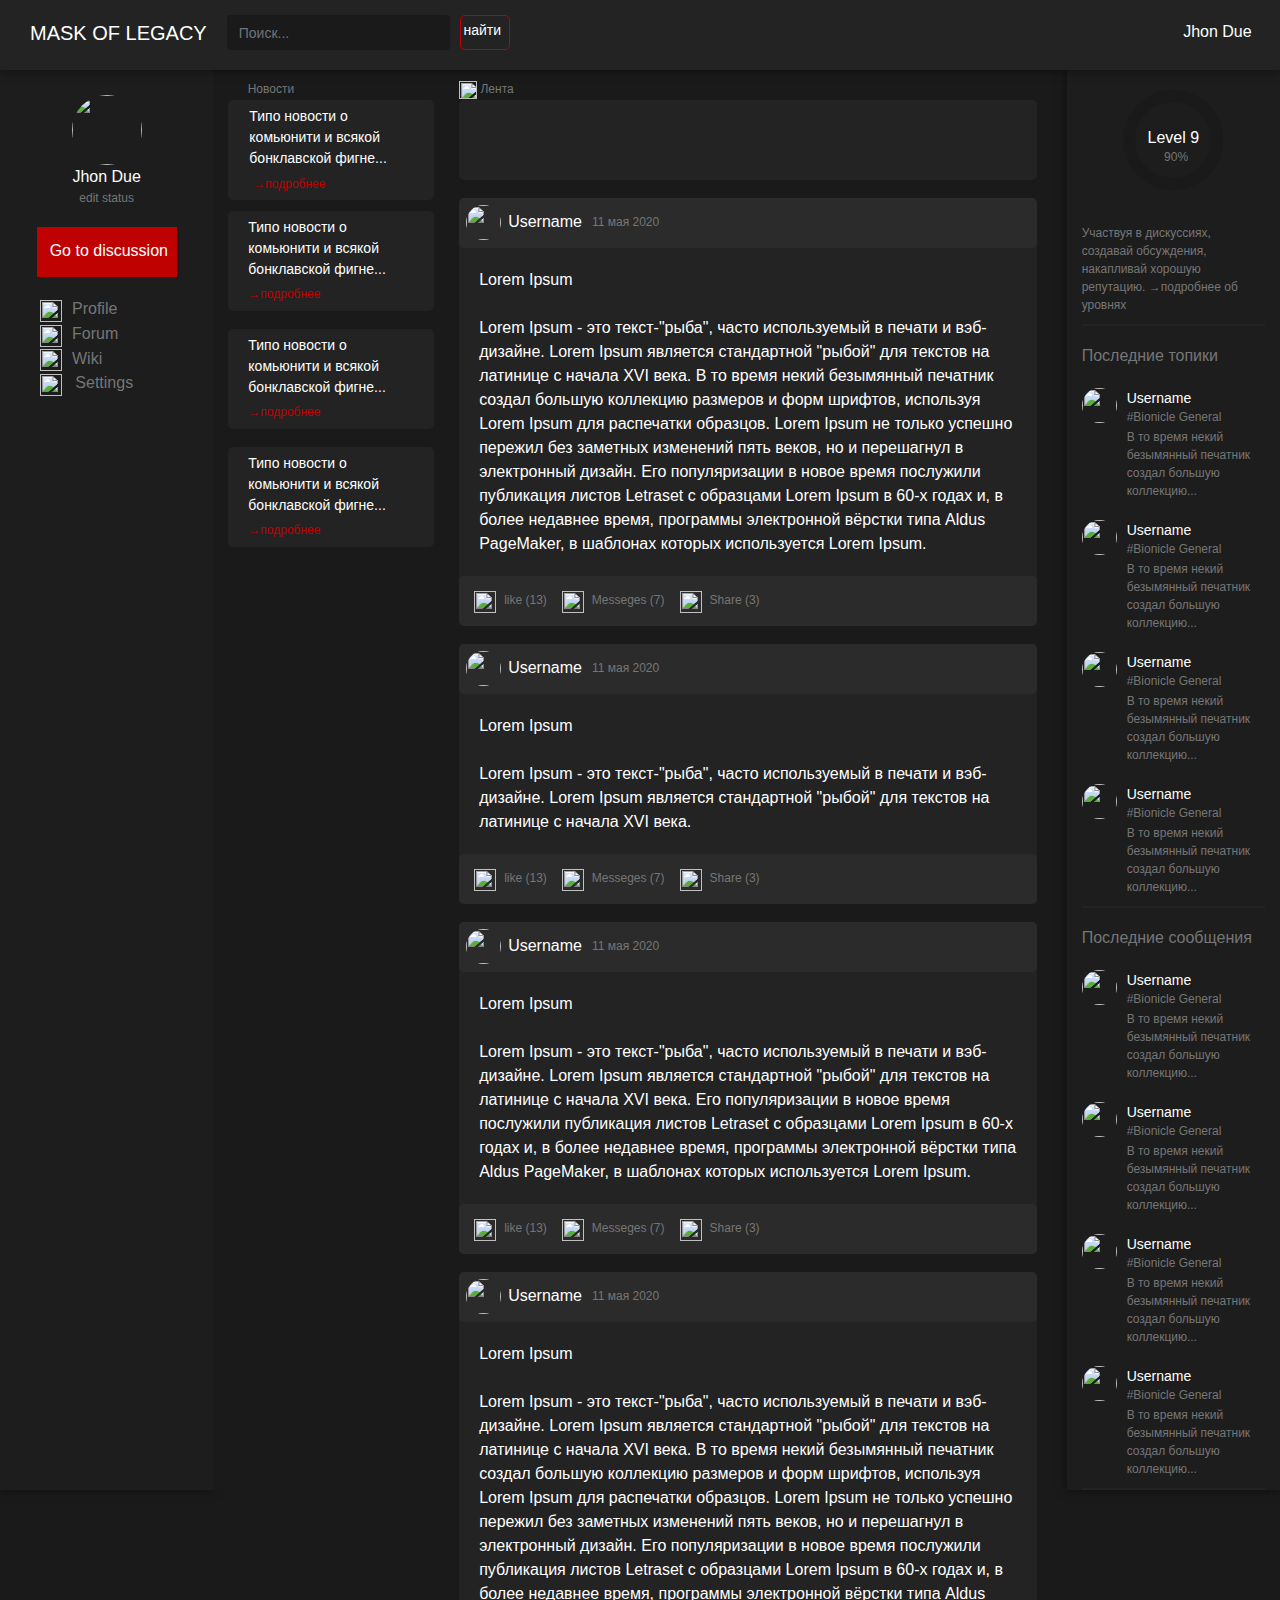
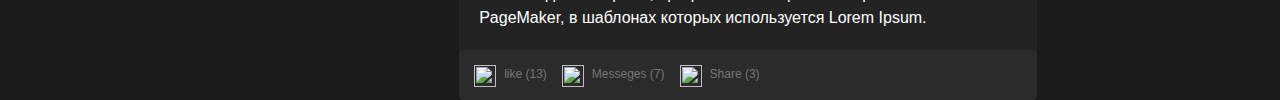
==== commit cffaf406: "Update index.html" ====
--- a/index.html
+++ b/index.html
@@ -61,12 +61,12 @@
 								<div style=" margin: 20px;font-size: 14px; margin-top: -12px; color: white;">Типо новости о комьюнити и всякой бонклавской фигне...</div>
 								<a style="color: #c00101; margin-left: 20px; position: absolute; margin-top: -15px;" href="">→подробнее</a>
 							</div>
-							<br><br>
+							<br>
 							<div style="background:#232323; height: 100px; width: 117%; border-radius: 5px; margin-left: -15px;"><br>
 								<div style=" margin: 20px;font-size: 14px; margin-top: -12px; color: white;">Типо новости о комьюнити и всякой бонклавской фигне...</div>
 								<a style="color: #c00101; margin-left: 20px; position: absolute; margin-top: -15px;" href="">→подробнее</a>
 							</div>
-							<br><br>
+							<br>
 							<div style="background:#232323; height: 100px; width: 117%; border-radius: 5px; margin-left: -15px;"><br>
 								<div style=" margin: 20px;font-size: 14px; margin-top: -12px; color: white;">Типо новости о комьюнити и всякой бонклавской фигне...</div>
 								<a style="color: #c00101; margin-left: 20px; position: absolute; margin-top: -15px;" href="">→подробнее</a>
@@ -253,4 +253,4 @@
     preloaderEl.classList.add('hidden');
     preloaderEl.classList.remove('visible');
   });
-</script>+</script>
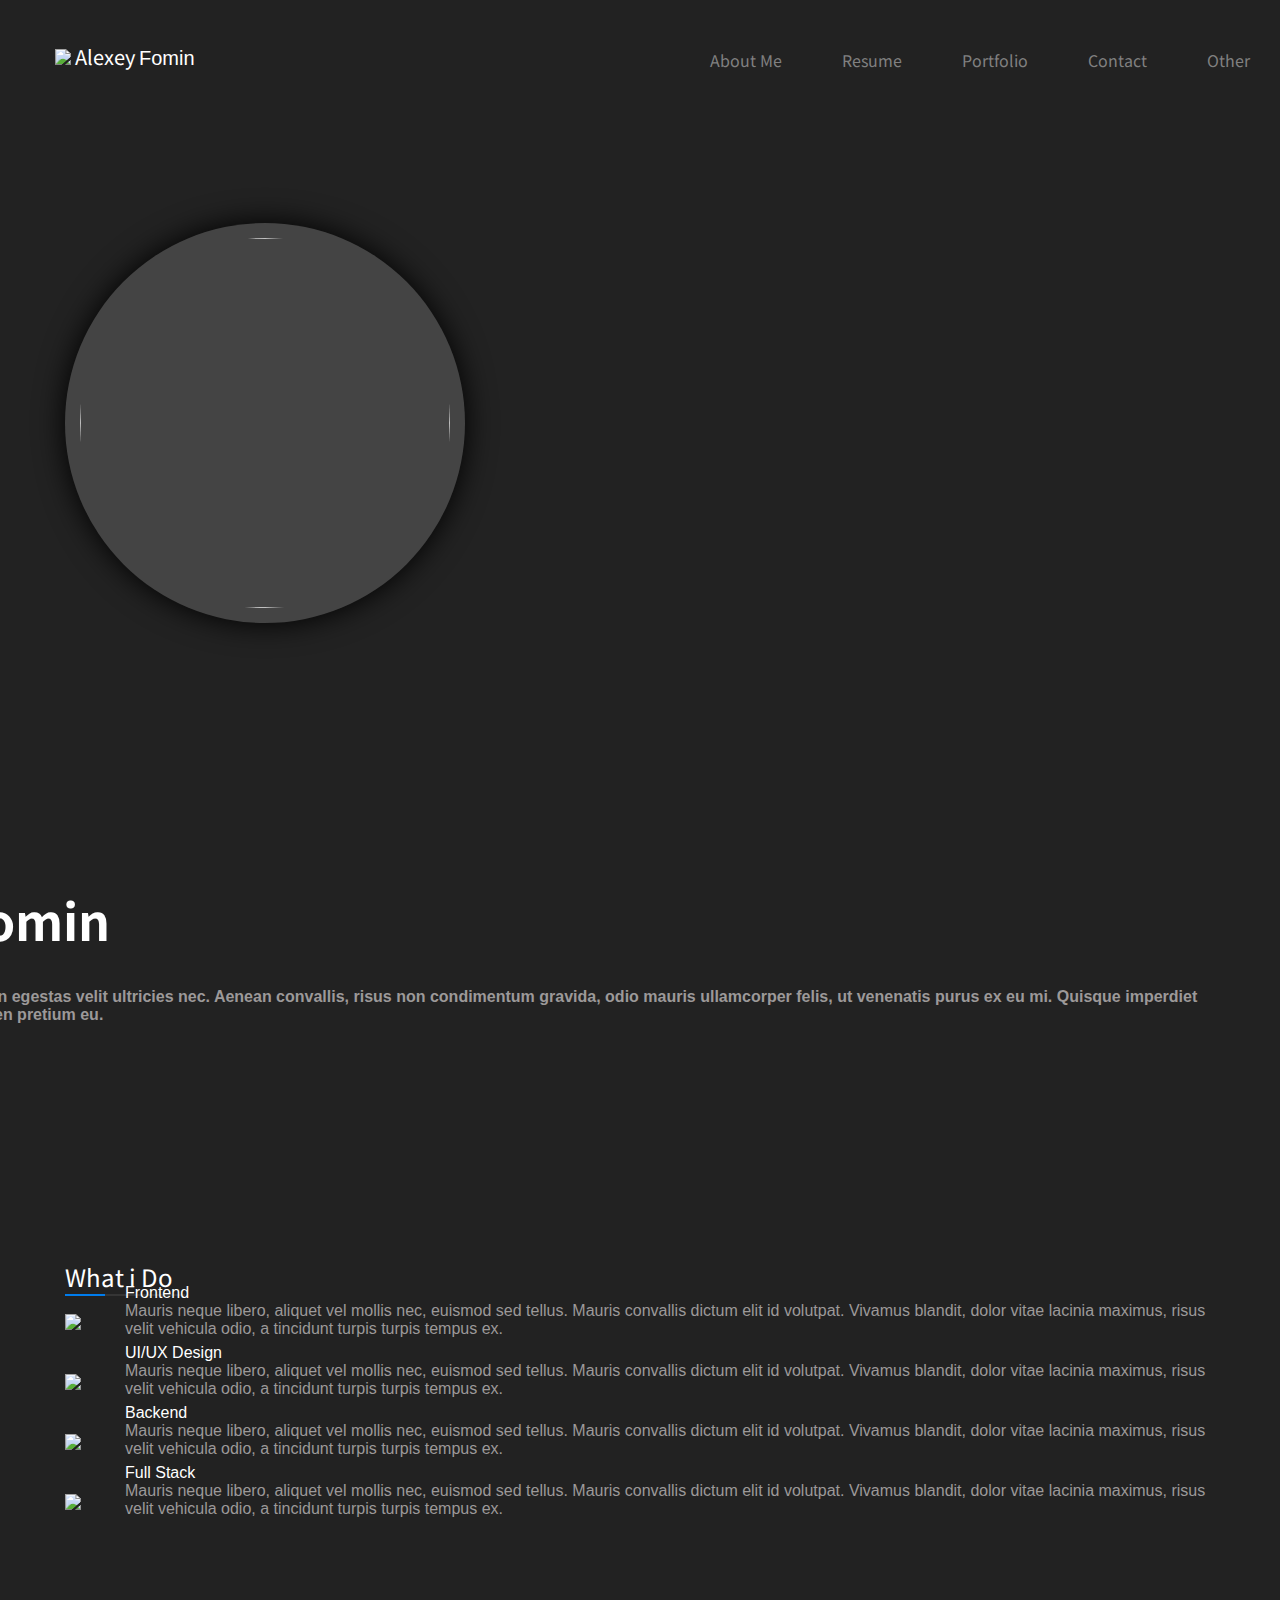
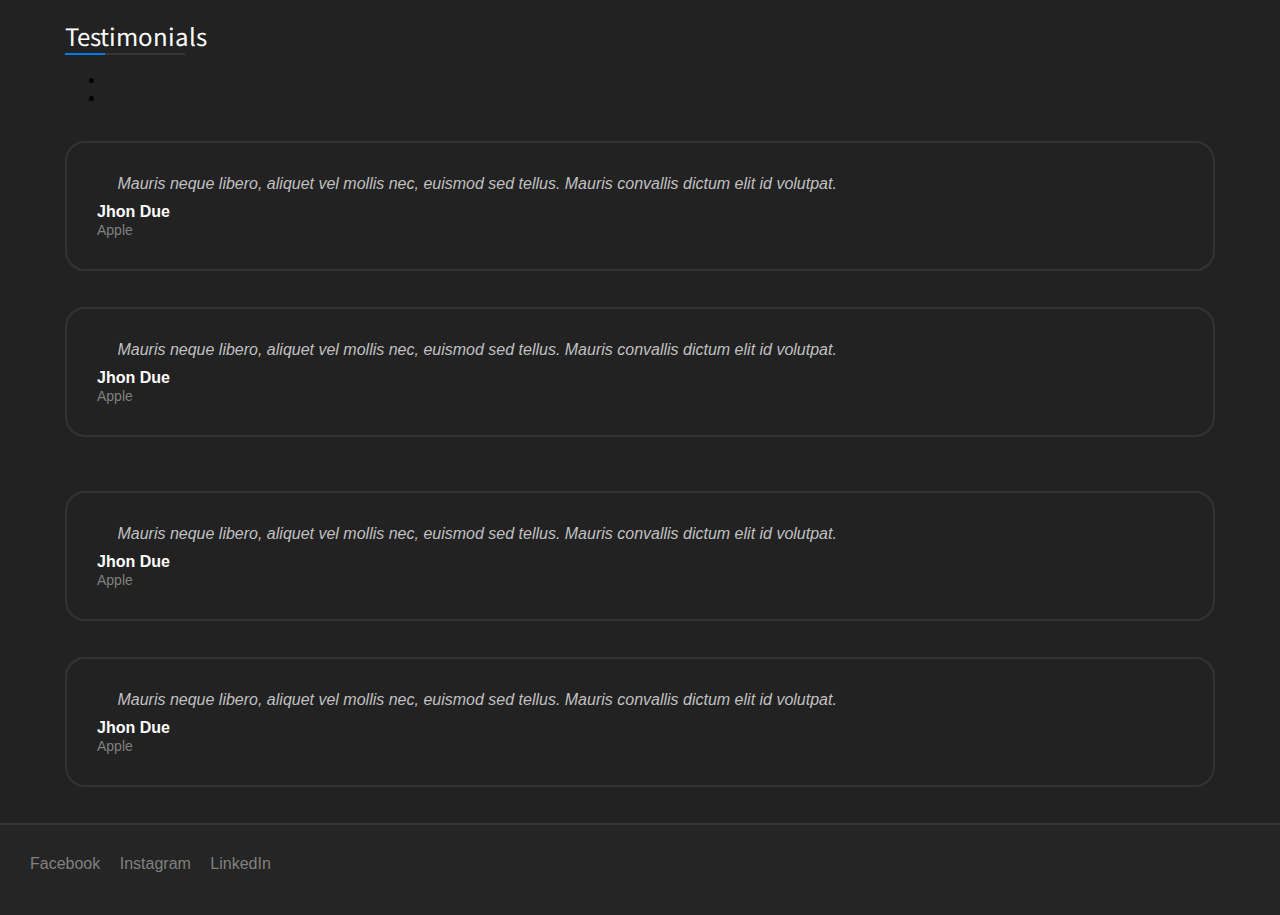
==== commit 8cc00af5: "Add files via upload" ====
--- a/index.html
+++ b/index.html
@@ -1,256 +1,158 @@
-<div id="preloader" class="visible"></div>
 <!DOCTYPE html>
 <html>
 <head>
+	<meta charset="UTF-8">
 	<title></title>
-	<meta charset="utf-8">
-	<link rel="stylesheet" href="https://stackpath.bootstrapcdn.com/bootstrap/4.4.1/css/bootstrap.min.css" integrity="sha384-Vkoo8x4CGsO3+Hhxv8T/Q5PaXtkKtu6ug5TOeNV6gBiFeWPGFN9MuhOf23Q9Ifjh" crossorigin="anonymous">
 	<meta name='viewport' content='width=device-width, initial-scale=1'>
 	<link rel="stylesheet" type="text/css" href="style.css">
+	<link rel="stylesheet" href="https://stackpath.bootstrapcdn.com/bootstrap/4.5.0/css/bootstrap.min.css" integrity="sha384-9aIt2nRpC12Uk9gS9baDl411NQApFmC26EwAOH8WgZl5MYYxFfc+NcPb1dKGj7Sk" crossorigin="anonymous">
+	<link href="https://fonts.googleapis.com/css2?family=Noto+Sans+TC:wght@700&display=swap" rel="stylesheet">
+	<link href="https://fonts.googleapis.com/css2?family=Poppins:wght@300&display=swap" rel="stylesheet">
+		  <script src="https://ajax.googleapis.com/ajax/libs/jquery/3.4.1/jquery.min.js"></script>
+  <script src="https://cdnjs.cloudflare.com/ajax/libs/popper.js/1.16.0/umd/popper.min.js"></script>
+  <script src="https://maxcdn.bootstrapcdn.com/bootstrap/4.4.1/js/bootstrap.min.js"></script>
+  <script src='https://kit.fontawesome.com/a076d05399.js'></script>
 </head>
-<body style="background-color: #1a1a1a;">
-	<div class="container">
-		<div class="row">
-			<div class="header">
-				<div class="logo">
-					MASK OF LEGACY
+<br>
+<header class="header">
+    <a href="" class="logo"><h style="font-size: 20px; margin-left: 5px; color: white; margin-top: 0px; font-family: 'Noto Sans TC', sans-serif;"><img style="position: relative;margin-top: -8px;" src="https://cdn.discordapp.com/attachments/642355138006220838/722501293796622365/unknown.png"/> Alexey </h><h style="font-family: 'Lato', sans-serif; color: white; font-size: 20px;">Fomin<h></a>
+    <input class="menu-btn" type="checkbox" id="menu-btn" />
+    <label class="menu-icon" for="menu-btn"><span style="margin-left: -40px; margin-top: -20px;" class="navicon"></span></label>
+        <ul class="menu" style="">
+            <li><a href="#work">About Me</a></li>
+            <li><a href="#about">Resume</a></li>
+            <li><a href="#careers">Portfolio</a></li>
+            <li><a href="#contact">Contact</a></li>
+            <li><a href="#contact">Other</a></li>
+        </ul>
+</header>
+<body style="background-color: #222222;">
+	<br><br><br><br><br>
+	<div class="wrapper">
+		<div class="container-my">
+			<div class="row" style="margin-top: -60px">
+				<div class="col-md" >
+					<div class="avatar"><div class="ava"><img id="avatar" src="https://cdn.discordapp.com/attachments/630147183945056266/722736063390679100/unknown.png"></div></div>
 				</div>
-				<div class="search">
-					<input id="search" type="text" class="form-control" placeholder="Поиск..." aria-label="Поиск..." aria-describedby="basic-addon1">
-					<div class="btn_search"><a id="btn_search" href="">найти</a></div>
-					<div style="position: absolute; margin-left: 75%; margin-top: 20px; font-size: 16px; color: white;"><img width="12" height="12" src="https://img.icons8.com/ios-filled/50/279a4e/circled.png"/> Jhon Due</div>
+				<div class="col-md OK">
+					<div class="adaptive">
+					Web Developer
+					<div><h1 style=" color: white; font-family: 'Noto Sans TC', sans-serif; font-size: 50px;">Alexey Fomin</h1></div>
+					<div><h5 style="font-size: 16px; margin-top: 20px; color: #9c9999; font-family: 'lato', sans-serif;">Fusce tempor magna mi, non egestas velit ultricies nec. Aenean convallis, risus non condimentum gravida, odio mauris ullamcorper felis, ut venenatis purus ex eu mi. Quisque imperdiet lacinia urna, a placerat sapien pretium eu.</h5></div>
+						<a style="text-decoration: none;" href="#"><div class="btn_active">
+							<div id="btn_active">Send me</div>
+						</div></a></div>
 				</div>
+
 			</div>
-			<div class="col-md-2">
-				<center>
-				<div class="avatar">
-					<img src="https://p.kindpng.com/picc/s/421-4212623_gd-avatar-alien-circle-hd-png-download.png">
+		</div>
+		<br><br><br>
+		<div class="container-my">
+			<div id="content_title">What i Do</div>
+			<div class="bottom"></div>
+			<div class="bottom_color"></div>
+			<div class="row">
+				<div class="col-md">
+					<div class="item"><br>
+						<img src="https://img.icons8.com/ios/50/007ced/js.png"/><div style="margin-left: 60px; margin-top: -50px;"> Frontend <br><h style="font-size: 16px; color: #9c9999;">Mauris neque libero, aliquet vel mollis nec, euismod sed tellus. Mauris convallis dictum elit id volutpat. Vivamus blandit, dolor vitae lacinia maximus, risus velit vehicula odio, a tincidunt turpis turpis tempus ex.</h></div>
+					</div><br>
+					<div class="item"><br>
+						<img src="https://img.icons8.com/ios/50/007ced/paint-palette.png"/><div style="margin-left: 60px; margin-top: -50px;"> UI/UX Design <br><h style="font-size: 16px; color: #9c9999;">Mauris neque libero, aliquet vel mollis nec, euismod sed tellus. Mauris convallis dictum elit id volutpat. Vivamus blandit, dolor vitae lacinia maximus, risus velit vehicula odio, a tincidunt turpis turpis tempus ex.</h></div>
+					</div><br>
+
 				</div>
-				</center>
-				<div class="username">
-					Jhon Due
-				</div>
-				<div class="status">
-					edit status
-				</div>
-				<center>
-				<div class="btn_go_ds"><br>
-					<a href="#" id="btn_go_ds" style="">Go to discussion</a>
-				</div>
-				</center>
-				<div class="profile_menu">
-					<img id="profile_ico" src="https://img.icons8.com/ios-filled/50/767676/user-male-circle.png"/><a id="links" style="margin-left: 10px; ">Profile</a>
-					<br>
-					<img id="profile_ico" src="https://img.icons8.com/ios/50/767676/speech-bubble.png"/><a id="links" style="margin-left: 10px; ">Forum</a>
-					<br>
-					<img id="profile_ico" src="https://img.icons8.com/ios/50/767676/book-shelf.png"/><a id="links" style="margin-left: 10px; ">Wiki</a>
-					<br>
-					<img id="profile_ico" src="https://img.icons8.com/ios/50/767676/settings.png"/>
-					<a id="links" style="margin-left: 10px; ">Settings</a>
-				</div>
-			</div>
-			<div class="col-md-8">
-				<div class="container">
-					<div class="row">
-						<h style="position: absolute; margin-top: 10px;"><img width="16" height="16" src="https://img.icons8.com/ios-filled/50/e8c817/megaphone.png"/> Новости</h>
-						<div class="col-md-3">
-								<div style="margin: 6px;font-size: 14px; color: white;">Типо новости о комьюнити и всякой бонклавской фигне...</div>
-								<a style="color: #c00101; margin-left: 10px;" href="">→подробнее</a>
-							<br><br>
-							<div style="background:#232323; height: 100px; width: 117%; border-radius: 5px; margin-left: -15px;"><br>
-								<div style=" margin: 20px;font-size: 14px; margin-top: -12px; color: white;">Типо новости о комьюнити и всякой бонклавской фигне...</div>
-								<a style="color: #c00101; margin-left: 20px; position: absolute; margin-top: -15px;" href="">→подробнее</a>
-							</div>
-							<br>
-							<div style="background:#232323; height: 100px; width: 117%; border-radius: 5px; margin-left: -15px;"><br>
-								<div style=" margin: 20px;font-size: 14px; margin-top: -12px; color: white;">Типо новости о комьюнити и всякой бонклавской фигне...</div>
-								<a style="color: #c00101; margin-left: 20px; position: absolute; margin-top: -15px;" href="">→подробнее</a>
-							</div>
-							<br>
-							<div style="background:#232323; height: 100px; width: 117%; border-radius: 5px; margin-left: -15px;"><br>
-								<div style=" margin: 20px;font-size: 14px; margin-top: -12px; color: white;">Типо новости о комьюнити и всякой бонклавской фигне...</div>
-								<a style="color: #c00101; margin-left: 20px; position: absolute; margin-top: -15px;" href="">→подробнее</a>
-							</div>
-						</div>
-						
-						<div class="col-md">
-							<h style="position: absolute; margin-top: -20px;"><img width="18" height="18" src="https://img.icons8.com/material-outlined/50/de1dbc/bookmark.png"/> Лента</h>
-							<div class="new_topic_form"></div>
-							<br>
-							<div class="topic_in_timeline">
-								<div class="topic_in_timeline_head">
-									<img id="topic_in_timeline_user" src="https://png.pngitem.com/pimgs/s/78-786293_1240-x-1240-0-avatar-profile-icon-png.png">
-            						<div class="topic_in_timeline_username">Username</div>
-            						<a style="margin-top: 15px; margin-left: 10px; color: #767676; text-decoration: none;">11 мая 2020</a>
-								</div>
-								<div class="topic_in_timeline_text">
-									Lorem Ipsum
-									<br><br>
-									Lorem Ipsum - это текст-"рыба", часто используемый в печати и вэб-дизайне. Lorem Ipsum является стандартной "рыбой" для текстов на латинице с начала XVI века. В то время некий безымянный печатник создал большую коллекцию размеров и форм шрифтов, используя Lorem Ipsum для распечатки образцов. Lorem Ipsum не только успешно пережил без заметных изменений пять веков, но и перешагнул в электронный дизайн. Его популяризации в новое время послужили публикация листов Letraset с образцами Lorem Ipsum в 60-х годах и, в более недавнее время, программы электронной вёрстки типа Aldus PageMaker, в шаблонах которых используется Lorem Ipsum.
-								</div>
-								<div class="topic_in_timeline_footer">
-									<img width="22" height="22" style="margin: 15px;" src="https://img.icons8.com/ios-filled/50/c00101/filled-like.png"/> <h style="margin-top: 15px; margin-left: -7px;">like (13)</h>
-									<img width="22" height="22" style="margin: 15px;" src="https://img.icons8.com/ios-filled/50/767676/speech-bubble.png"/><h style="margin-top: 15px; margin-left: -7px;">Messeges (7)</h>
-									<img width="22" height="22" style="margin: 15px;" src="https://img.icons8.com/ios-filled/50/767676/right2.png"/><h style="margin-top: 15px; margin-left: -7px;">Share (3)</h>
-								</div>
-							</div>
-						<br>
-							<div class="topic_in_timeline">
-								<div class="topic_in_timeline_head">
-									<img id="topic_in_timeline_user" src="https://png.pngitem.com/pimgs/s/78-786293_1240-x-1240-0-avatar-profile-icon-png.png">
-            						<div class="topic_in_timeline_username">Username</div>
-            						<a style="margin-top: 15px; margin-left: 10px; color: #767676; text-decoration: none;">11 мая 2020</a>
-								</div>
-								<div class="topic_in_timeline_text">
-									Lorem Ipsum
-									<br><br>
-									Lorem Ipsum - это текст-"рыба", часто используемый в печати и вэб-дизайне. Lorem Ipsum является стандартной "рыбой" для текстов на латинице с начала XVI века. 
-								</div>
-								<div class="topic_in_timeline_footer">
-									<img width="22" height="22" style="margin: 15px;" src="https://img.icons8.com/ios-filled/50/c00101/filled-like.png"/> <h style="margin-top: 15px; margin-left: -7px;">like (13)</h>
-									<img width="22" height="22" style="margin: 15px;" src="https://img.icons8.com/ios-filled/50/767676/speech-bubble.png"/><h style="margin-top: 15px; margin-left: -7px;">Messeges (7)</h>
-									<img width="22" height="22" style="margin: 15px;" src="https://img.icons8.com/ios-filled/50/767676/right2.png"/><h style="margin-top: 15px; margin-left: -7px;">Share (3)</h>
-								</div>
-							</div>
-						<br>
-							<div class="topic_in_timeline">
-								<div class="topic_in_timeline_head">
-									<img id="topic_in_timeline_user" src="https://png.pngitem.com/pimgs/s/78-786293_1240-x-1240-0-avatar-profile-icon-png.png">
-            						<div class="topic_in_timeline_username">Username</div>
-            						<a style="margin-top: 15px; margin-left: 10px; color: #767676; text-decoration: none;">11 мая 2020</a>
-								</div>
-								<div class="topic_in_timeline_text">
-									Lorem Ipsum
-									<br><br>
-									Lorem Ipsum - это текст-"рыба", часто используемый в печати и вэб-дизайне. Lorem Ipsum является стандартной "рыбой" для текстов на латинице с начала XVI века. Его популяризации в новое время послужили публикация листов Letraset с образцами Lorem Ipsum в 60-х годах и, в более недавнее время, программы электронной вёрстки типа Aldus PageMaker, в шаблонах которых используется Lorem Ipsum.
-								</div>
-								<div class="topic_in_timeline_footer">
-									<img width="22" height="22" style="margin: 15px;" src="https://img.icons8.com/ios-filled/50/c00101/filled-like.png"/> <h style="margin-top: 15px; margin-left: -7px;">like (13)</h>
-									<img width="22" height="22" style="margin: 15px;" src="https://img.icons8.com/ios-filled/50/767676/speech-bubble.png"/><h style="margin-top: 15px; margin-left: -7px;">Messeges (7)</h>
-									<img width="22" height="22" style="margin: 15px;" src="https://img.icons8.com/ios-filled/50/767676/right2.png"/><h style="margin-top: 15px; margin-left: -7px;">Share (3)</h>
-								</div>
-							</div>
-						<br>
-							<div class="topic_in_timeline">
-								<div class="topic_in_timeline_head">
-									<img id="topic_in_timeline_user" src="https://png.pngitem.com/pimgs/s/78-786293_1240-x-1240-0-avatar-profile-icon-png.png">
-            						<div class="topic_in_timeline_username">Username</div>
-            						<a style="margin-top: 15px; margin-left: 10px; color: #767676; text-decoration: none;">11 мая 2020</a>
-								</div>
-								<div class="topic_in_timeline_text">
-									Lorem Ipsum
-									<br><br>
-									Lorem Ipsum - это текст-"рыба", часто используемый в печати и вэб-дизайне. Lorem Ipsum является стандартной "рыбой" для текстов на латинице с начала XVI века. В то время некий безымянный печатник создал большую коллекцию размеров и форм шрифтов, используя Lorem Ipsum для распечатки образцов. Lorem Ipsum не только успешно пережил без заметных изменений пять веков, но и перешагнул в электронный дизайн. Его популяризации в новое время послужили публикация листов Letraset с образцами Lorem Ipsum в 60-х годах и, в более недавнее время, программы электронной вёрстки типа Aldus PageMaker, в шаблонах которых используется Lorem Ipsum.
-								</div>
-								<div class="topic_in_timeline_footer">
-									<img width="22" height="22" style="margin: 15px;" src="https://img.icons8.com/ios-filled/50/c00101/filled-like.png"/> <h style="margin-top: 15px; margin-left: -7px;">like (13)</h>
-									<img width="22" height="22" style="margin: 15px;" src="https://img.icons8.com/ios-filled/50/767676/speech-bubble.png"/><h style="margin-top: 15px; margin-left: -7px;">Messeges (7)</h>
-									<img width="22" height="22" style="margin: 15px;" src="https://img.icons8.com/ios-filled/50/767676/right2.png"/><h style="margin-top: 15px; margin-left: -7px;">Share (3)</h>
-								</div>
-							</div>
-
-						</div>
+				<div class="col-md">
+					<div class="item"><br>
+						<img src="https://img.icons8.com/ios/50/007ced/database-export.png"/><div style="margin-left: 60px; margin-top: -50px;"> Backend <br><h style="font-size: 16px; color: #9c9999;">Mauris neque libero, aliquet vel mollis nec, euismod sed tellus. Mauris convallis dictum elit id volutpat. Vivamus blandit, dolor vitae lacinia maximus, risus velit vehicula odio, a tincidunt turpis turpis tempus ex.</h></div>
+					</div><br>
+					<div class="item"><br>
+						<img src="https://img.icons8.com/ios/50/007ced/report-card.png"/><div style="margin-left: 60px; margin-top: -50px;"> Full Stack <br><h style="font-size: 16px; color: #9c9999;">Mauris neque libero, aliquet vel mollis nec, euismod sed tellus. Mauris convallis dictum elit id volutpat. Vivamus blandit, dolor vitae lacinia maximus, risus velit vehicula odio, a tincidunt turpis turpis tempus ex.</h></div>
 					</div>
 				</div>
 			</div>
-			<div class="col-md-2">
-				<div class="progress blue">
-                		<span class="progress-left">
-                		    <span class="progress-bar"></span>
-                		</span>
-                		<span class="progress-right">
-                		    <span class="progress-bar"></span>
-                		</span>
-                	<div class="progress-value">
-                	Level 9
-                	<h style="color: #767676; margin-top: 20px; margin-left: -35px; position: absolute; font-size: 12px;">90%</h>
-                	</div>
-            	</div>
-            	<br><br><br>
-            	Участвуя в дискуссиях, создавай обсуждения, накапливай хорошую репутацию.
-            	<a id="links" style="font-size: 12px;" href="">→подробнее об уровнях</a>
-            	<div class="bottom"></div>
-            	<br>
-            	<h style="font-size: 16px;">Последние топики</h>
-            	<div class="last_topic">
-            		<img id="last_topic_avatar" src="https://png.pngitem.com/pimgs/s/78-786293_1240-x-1240-0-avatar-profile-icon-png.png">
-            		<div class="topic_username">Username</div><br>
-            		<h class="categorie">#Bionicle General</h>
-            	</div>
-            	<div class="last_topic_text">В то время некий безымянный печатник создал большую коллекцию...</div>
+		</div>
+		
+		<div class="container-my">
+			<div id="content_title">Testimonials</div>
+			<div class="bottom"></div>
+			<div class="bottom_color"></div>
+				<div id="demo" class="carousel slide" data-ride="carousel">
+				
+				  <!-- Indicators -->
+				  <ul class="carousel-indicators">
+				    <li data-target="#demo" data-slide-to="0" class="active"></li>
+				    <li data-target="#demo" data-slide-to="1"></li>
+				   
+				  </ul>
+				  
+				  <!-- The slideshow -->
+				  <div class="carousel-inner">
+				    <div class="carousel-item active">
+				    	
+				    <div class="slide_1">
+				    	<div class="row">
+				    		<div class="col-md"><br>
+				    			<div class="item_Testimonials">
+									<div class="item_Testimonials_content"><img width="16" height="16" src="https://img.icons8.com/ios-filled/50/444444/quote-left.png"/>
+										<i style="color: silver;">Mauris neque libero, aliquet vel mollis nec, euismod sed tellus. Mauris convallis dictum elit id volutpat. </i><img width="16" height="16" src="https://img.icons8.com/ios-filled/50/444444/quote-right.png"/>
+										<div class="comment_author"><b>Jhon Due</b></div>
+										<h style="font-size: 14px;">Apple</h>
+									</div>
+								</div>
+								<br>
+							</div>
+				    		<div class="col-md"><br>				
+				    			<div class="item_Testimonials">
+									<div class="item_Testimonials_content"><img width="16" height="16" src="https://img.icons8.com/ios-filled/50/444444/quote-left.png"/>
+										<i style="color: silver;">Mauris neque libero, aliquet vel mollis nec, euismod sed tellus. Mauris convallis dictum elit id volutpat. </i><img width="16" height="16" src="https://img.icons8.com/ios-filled/50/444444/quote-right.png"/>
+										<div class="comment_author"><b>Jhon Due</b></div>
+										<h style="font-size: 14px;">Apple</h>
+									</div>
+								</div><br><br>
+						</div>
+				    	</div>
+				    </div>
 
-            	<div class="last_topic">
-            		<img id="last_topic_avatar" src="https://png.pngitem.com/pimgs/s/78-786293_1240-x-1240-0-avatar-profile-icon-png.png">
-            		<div class="topic_username">Username</div><br>
-            		<h class="categorie">#Bionicle General</h>
-            	</div>
-            	<div class="last_topic_text">В то время некий безымянный печатник создал большую коллекцию...</div>
-
-            	<div class="last_topic">
-            		<img id="last_topic_avatar" src="https://png.pngitem.com/pimgs/s/78-786293_1240-x-1240-0-avatar-profile-icon-png.png">
-            		<div class="topic_username">Username</div><br>
-            		<h class="categorie">#Bionicle General</h>
-            	</div>
-            	<div class="last_topic_text">В то время некий безымянный печатник создал большую коллекцию...</div>
-
-            	<div class="last_topic">
-            		<img id="last_topic_avatar" src="https://png.pngitem.com/pimgs/s/78-786293_1240-x-1240-0-avatar-profile-icon-png.png">
-            		<div class="topic_username">Username</div><br>
-            		<h class="categorie">#Bionicle General</h>
-            	</div>
-            	<div class="last_topic_text">В то время некий безымянный печатник создал большую коллекцию...</div>
-            	<div class="bottom"></div>
-            	<br>
-            	<h style="font-size: 16px;">Последние сообщения</h>
-            	<br>
-            	<div class="last_topic">
-            		<img id="last_topic_avatar" src="https://png.pngitem.com/pimgs/s/78-786293_1240-x-1240-0-avatar-profile-icon-png.png">
-            		<div class="topic_username">Username</div><br>
-            		<h class="categorie">#Bionicle General</h>
-            	</div>
-            	<div class="last_topic_text">В то время некий безымянный печатник создал большую коллекцию...</div>
-
-            	<div class="last_topic">
-            		<img id="last_topic_avatar" src="https://png.pngitem.com/pimgs/s/78-786293_1240-x-1240-0-avatar-profile-icon-png.png">
-            		<div class="topic_username">Username</div><br>
-            		<h class="categorie">#Bionicle General</h>
-            	</div>
-            	<div class="last_topic_text">В то время некий безымянный печатник создал большую коллекцию...</div>
-
-            	<div class="last_topic">
-            		<img id="last_topic_avatar" src="https://png.pngitem.com/pimgs/s/78-786293_1240-x-1240-0-avatar-profile-icon-png.png">
-            		<div class="topic_username">Username</div><br>
-            		<h class="categorie">#Bionicle General</h>
-            	</div>
-            	<div class="last_topic_text">В то время некий безымянный печатник создал большую коллекцию...</div>
-
-            	<div class="last_topic">
-            		<img id="last_topic_avatar" src="https://png.pngitem.com/pimgs/s/78-786293_1240-x-1240-0-avatar-profile-icon-png.png">
-            		<div class="topic_username">Username</div><br>
-            		<h class="categorie">#Bionicle General</h>
-            	</div>
-            	<div class="last_topic_text">В то время некий безымянный печатник создал большую коллекцию...</div>
-
-            	<div class="bottom"></div>
+				    </div>
+				    <div class="carousel-item">
+				      	<div class="row">
+				    		<div class="col-md"><br>
+				    			<div class="item_Testimonials">
+									<div class="item_Testimonials_content"><img width="16" height="16" src="https://img.icons8.com/ios-filled/50/444444/quote-left.png"/>
+										<i style="color: silver;">Mauris neque libero, aliquet vel mollis nec, euismod sed tellus. Mauris convallis dictum elit id volutpat. </i><img width="16" height="16" src="https://img.icons8.com/ios-filled/50/444444/quote-right.png"/>
+										<div class="comment_author"><b>Jhon Due</b></div>
+										<h style="font-size: 14px;">Apple</h>
+									</div>
+								</div><br>
+							</div>
+				    		<div class="col-md"><br>				
+				    			<div class="item_Testimonials">
+									<div class="item_Testimonials_content"><img width="16" height="16" src="https://img.icons8.com/ios-filled/50/444444/quote-left.png"/>
+										<i style="color: silver;">Mauris neque libero, aliquet vel mollis nec, euismod sed tellus. Mauris convallis dictum elit id volutpat. </i><img width="16" height="16" src="https://img.icons8.com/ios-filled/50/444444/quote-right.png"/>
+										<div class="comment_author"><b>Jhon Due</b></div>
+										<h style="font-size: 14px;">Apple</h>
+									</div>
+								</div><br><br>
+						</div>
+				    	</div>
+				    </div>
+				  </div>
+				  
+				</div>
+		</div>
+		<div class="footer">
+			<div class="footer_links">
+			<a id="links" href="#">Facebook</a>
+			<a id="links" style="margin-left: 15px;" href="#">Instagram</a>
+			<a id="links" style="margin-left: 15px;" href="#">LinkedIn</a>
 			</div>
 		</div>
 	</div>
 </body>
-</html>
-
-
-
+</html>   	  <script src="https://ajax.googleapis.com/ajax/libs/jquery/3.4.1/jquery.min.js"></script>
 <script type="text/javascript">
-	function loadData() {
-  return new Promise((resolve, reject) => {
-    setTimeout(resolve, 200);
-  })
-}
-
-loadData()
-  .then(() => {
-    let preloaderEl = document.getElementById('preloader');
-    preloaderEl.classList.add('hidden');
-    preloaderEl.classList.remove('visible');
-  });
+<script type="text/javascript">
+	$('.carousel').carousel({
+  interval: 20000
+})
 </script>
--- a/style.css
+++ b/style.css
@@ -1,359 +1,339 @@
-#preloader {
-	position: fixed;
-	left: 0;
-	top: 0;
-	z-index: 999;
-	width: 100%;
-	height: 100%;
-	overflow: visible;
-	background: black url('https://cdn.dribbble.com/users/744367/screenshots/4637241/dribbble_eddykoek_hud_02.gif') no-repeat center center;
-}
-    
-.visible {
-	visibility: visible;
-	opacity: 1;
-	transition: opacity 2s linear;
-}
-
-.hidden {
- 	visibility: hidden;
- 	opacity: 0;
- 	transition: visibility 0s 2s, opacity 2s linear;
-}
-
-.container {
-	max-width: 1300px;
-	color: #767676;
-	font-size: 12px;
-}
-.col-md-2 {
-	background: #1d1d1d;
-	height: auto;
-	position: relative;
-	box-shadow: 0 0 10px rgba(0,0,0,0.5);
-}
-.col-md-8 {
-	background: #1a1a1a;
-}
-.header {
-	display: flex;
-	background: #232323;
-	width: 100%;
-	height: 70px;
-	margin-left: 0px;
-	z-index: 70;
-	position: relative;
-	box-shadow: 0 0 10px rgba(0,0,0,0.5);
-}
-.logo {
-	margin-left: 30px;
-	margin-top: 18px;
-	font-size: 20px;
-	color: white;
-}
-.search {
-	display: flex;
-}
-.btn_search {
-	margin-top: 15px;
-	width: 68px;
-	height: 35px;
-	background: #232323;
-	border:1.5px solid #c00101;
-	border-radius: 5px;
-	margin-left: 10px; 
-}
-.btn_search:hover {
-	background: #cf0404;
-}
-#btn_search {
-	position: absolute;
-	margin-top: 4px;
-	margin-left: 2px;
-	color: white;
-	text-decoration: none;
-	font-size: 14px;
-}
-#search {
-	background: #1a1a1a;
-	border: none;
-	font-size: 14px; 
-	margin-top: 15px;
-	margin-left: 20px;
-}
-.avatar img {
-	width: 70px;
-	height: 70px;
-	border-radius: 50%;
-	margin-top: 25px;
-}
-.username {
-	text-align: center;
-	color: white;
-	font-size: 16px;
-}
-.status {
-	text-align: center;
-}
-.btn_go_ds {
-	margin-top: 20px;
-	width: 140px;
-	height: 50px;
-	background: #c00101;
-	color: white;
-	font-size: 16px;
-}
-.btn_go_ds:hover {
-	background: #cf0404;
-}
-#btn_go_ds {
-	margin-top: -20px;
-	color: white;
-	text-decoration: none;
-	position: absolute;
-	margin-left: -57px;
-	margin-top: -12px
-}
-.profile_menu {
-	margin-top: 20px;
-	margin-left: 25px;
-}
-#profile_ico {
-	width: 22px;
-	height:22px;
-}
-#links {
-	color: #767676;
-	font-size: 16px;
-	text-decoration: none;	
-}
-#links:hover {
-	color: silver;
-	font-size: 16px;
-	text-decoration: none;	
-}
-.bottom {
-	border-bottom: 2px solid #232323;
-	margin-top: 10px;
-}
-.last_topic {
-	margin-top: 20px;
-	display: flex;
-}
-#last_topic_avatar {
-	width: 35px;
-	height: 35px;
-	border-radius: 50%;
-}
-.topic_username {
-	color: white;
-	margin-left: 10px;
-	font-size: 14px;
-}
-.categorie {
-	margin-top: 20px;
-	margin-left: 45px;
-	position: absolute;
-}
-.last_topic_text {
-	margin-top: 5px;
-	margin-left: 45px;
-}
-.col-md-3 {
-	margin-top: 30px;
-	border-radius: 5px;
-	width: 100%;
-	height: 100px;
-	background: #232323;
-}
-.news {
-	margin-top: 200px;
-	border-radius: 5px;
-	width: 100%;
-	height: 100px;
-	background: #232323;
-}
-.col-md {
-	margin-top: 30px;
-	width: 100%; 
-	margin-left: 10px;
-	height: 100px; 
-}
-.new_topic_form {
-	height: 80px;
-	background: #232323;
-	border-radius: 5px;
-	display: flex;
-}
-.topic_in_timeline {
-	width: 100%;
-	height: auto;
-	background: #232323;
-	border-radius: 5px;
-}
-.topic_in_timeline_head {
-	width: 100%;
-	height: 50px;
-	background: #2b2b2b;
-	border-radius: 5px;
-	display: flex;
-}
-#topic_in_timeline_user {
-	margin: 7px;
-	width: 35px;
-	height: 35px;
-	border-radius: 50%;
-}
-.topic_in_timeline_username {
-	color: white;
-	font-size: 16px;
-	margin-top: 12px;
-}
-.topic_in_timeline_text {
-	color: white;
-	font-size: 16px;
-	margin: 20px;
-}
-.topic_in_timeline_footer {
-	width: 100%;
-	height: 50px;
-	background: #2b2b2b;
-	border-radius: 5px;
-	display: flex;
-}
-
-
-
-
-.progress{
-	top:20px;
-    width: 100px;
-    height: 100px;
-    line-height: 150px;
-    background: none;
-    margin: 0 auto;
-    box-shadow: none;
-    position: relative;
-}
-.progress:after{
-    content: "";
-    width: 100%;
-    height: 100%;
-    border-radius: 50%;
-    border: 12px solid #1a1a1a;
-    position: absolute;
-    top: 0;
-    left: 0;
-}
-.progress > span{
-    width: 50%;
-    height: 100%;
-    overflow: hidden;
-    position: absolute;
-    top: 0;
-    z-index: 1;
-}
-.progress .progress-left{
-    left: 0;
-}
-.progress .progress-bar{
-    width: 100%;
-    height: 100%;
-    background: none;
-    border-width: 12px;
-    border-style: solid;
-    position: absolute;
-    top: 0;
-}
-.progress .progress-left .progress-bar{
-    left: 100%;
-    border-top-right-radius: 80px;
-    border-bottom-right-radius: 80px;
-    border-left: 0;
-    -webkit-transform-origin: center left;
-    transform-origin: center left;
-}
-.progress .progress-right{
-    right: 0;
-}
-.progress .progress-right .progress-bar{
-    left: -100%;
-    border-top-left-radius: 80px;
-    border-bottom-left-radius: 80px;
-    border-right: 0;
-    -webkit-transform-origin: center right;
-    transform-origin: center right;
-    animation: loading-1 1.8s linear forwards;
-}
-.progress .progress-value{
-    width: 90%;
-    height: 90%;
-    border-radius: 50%;
-    background: #1d1d1d;
-    font-size: 16px;
-    color: #fff;
-    line-height: 135px;
-    text-align: center;
-    position: absolute;
-    top: -20%;
-    left: 5%;
-}
-.progress.blue .progress-bar{
-    border-color: #c00101;
-}
-.progress.blue .progress-left .progress-bar{
-    animation: loading-5 1.5s linear forwards 1.8s;
-}
-@keyframes loading-1{
-    0%{
-        -webkit-transform: rotate(0deg);
-        transform: rotate(0deg);
-    }
-    100%{
-        -webkit-transform: rotate(180deg);
-        transform: rotate(180deg);
-    }
-}
-@keyframes loading-2{
-    0%{
-        -webkit-transform: rotate(0deg);
-        transform: rotate(0deg);
-    }
-    100%{
-        -webkit-transform: rotate(144deg);
-        transform: rotate(144deg);
-    }
-}
-@keyframes loading-3{
-    0%{
-        -webkit-transform: rotate(0deg);
-        transform: rotate(0deg);
-    }
-    100%{
-        -webkit-transform: rotate(90deg);
-        transform: rotate(90deg);
-    }
-}
-@keyframes loading-4{
-    0%{
-        -webkit-transform: rotate(0deg);
-        transform: rotate(0deg);
-    }
-    100%{
-        -webkit-transform: rotate(36deg);
-        transform: rotate(36deg);
-    }
-}
-@keyframes loading-5{
-    0%{
-        -webkit-transform: rotate(0deg);
-        transform: rotate(0deg);
-    }
-    100%{
-        -webkit-transform: rotate(126deg);
-        transform: rotate(126deg);
-    }
-}
-@media only screen and (max-width: 990px){
-    .progress{ margin-bottom: 20px; }
+@import url('https://fonts.googleapis.com/css2?family=Passion+One&display=swap');
+
+body {
+	margin: 0;
+	font-family: 'Lato', sans-serif;
+}
+.wrapper {
+	background: #222222;
+}
+.container-my {
+    max-width: 1150px;
+    position: relative;
+    margin-left: auto;
+    margin-right: auto;
+    padding-right: 15px;
+    padding-left: 15px;
+    background: #222222;
+}
+.col-md {
+	color: white;
+	margin-top: 0px;
+	font-family: 'Lato', sans-serif;
+	color: gray;
+}
+.logo {
+	margin-top: -10px;
+	margin-left: 30px;
+}
+.OK {
+	margin-top: 200px; margin-left: -280px; font-size: 22px;
+}
+.btn_active {
+	margin-top: 20px;
+	border: 2px solid #007ced;
+	border-radius: 40px;
+	width: 105px;
+	height: 50px;
+}
+#btn_active {
+	color: white;
+	font-size: 16px;
+	margin-left: 18px;
+	margin-top: 11px;
+}
+.btn_active:hover {
+	border: 2px solid #007ced;
+	background: #007ced;
+	border-radius: 40px;
+	height: 50px;
+	transition: 1s;
+}
+#content_title {
+	font-family: 'Noto Sans TC', sans-serif;
+	color: white;
+	font-size: 24px;
+	margin-top: 100px;
+}
+.bottom {
+	border-bottom: 2px solid #353535;
+	width: 120px;
+}
+.bottom_color {
+	border-bottom: 2px solid #007ced;
+	position: absolute;
+	margin-top: -2px;
+	width: 40px;
+}
+.item {
+	color: white;
+	font-family: 'Lato', sans-serif;
+}
+
+.avatar {
+	margin-top: 100px;
+	width: 400px;
+	height: 400px;
+	border-radius: 50%;
+	background: #444444;
+	box-shadow: 0 0 30px rgba(0,0,0,1);
+	position: relative;
+	z-index: 1;
+}
+#avatar {
+	border-radius: 50%;
+	width: 370px;
+	height: 370px;
+}
+.ava {
+	margin: 15px; position: absolute;
+}
+.item_Testimonials {
+	border: 2px solid #333333;
+	border-radius: 20px;
+	width: 80%
+	height:auto;
+}
+.item_Testimonials_content {
+	margin: 30px;
+	font-family: 'Lato', sans-serif;
+}
+.comment_author {
+	color: white;
+	margin-top: 10px;
+}
+.footer {
+	width: 100%;
+	border-top: 2px solid #333333;
+	height: 90px;
+	background: #252525;
+}
+#links {
+	color: grey;
+	text-decoration: none;
+}
+#links:hover {
+	color: white;
+	transition: 1s;
+}
+.footer_links {
+	margin: 30px;
+}
+/* header */
+.back {
+    background: #222222;
+    width: 100%;
+    height: 500px;
+    margin-top: 0px;
+}
+.header {
+  margin-right: 25px;
+  margin-top: 10px;
+  background-color: #222222;
+  width: 100%;
+  z-index: 30;
+  height: 65px;
+  font-family: 'Noto Sans TC', sans-serif;
+}
+
+.header ul {
+  margin: 0;
+  padding: 0;
+  list-style: none;
+  overflow: hidden;
+  background-color: #222222;
+  font-weight: 600px;
+}
+
+.header li a {
+  display: block;
+  padding: 20px 20px;
+  text-decoration: none;
+  color: gray;
+}
+
+.header li a:hover,
+.header .menu-btn:hover {
+  background-color: #222222;
+  transition: 1s;
+  color: white;
+}
+
+.header .logo {
+  display: block;
+  float: left;
+  font-size: 2em;
+  padding: 10px 20px;
+  text-decoration: none;
+  color: gray;
+}
+
+.header:hover {
+    color: silver;
+}
+
+/* menu */
+
+.header .menu {
+	margin-left: -25px;
+  clear: both;
+  max-height: 0;
+  transition: max-height .2s ease-out;
+}
+
+/* menu icon */
+
+.header .menu-icon {
+  cursor: pointer;
+  display: inline-block;
+  float: right;
+  padding: 28px 20px;
+  position: relative;
+  user-select: none;
+}
+
+.header .menu-icon .navicon {
+  background: silver;
+  display: block;
+  height: 2px;
+  position: relative;
+  transition: background .2s ease-out;
+  width: 18px;
+}
+
+.header .menu-icon .navicon:before,
+.header .menu-icon .navicon:after {
+  background: silver;
+  content: '';
+  display: block;
+  height: 100%;
+  position: absolute;
+  transition: all .2s ease-out;
+  width: 100%;
+}
+
+.header .menu-icon .navicon:before {
+  top: 5px;
+}
+
+.header .menu-icon .navicon:after {
+  top: -5px;
+}
+
+/* menu btn */
+
+.header .menu-btn {
+  display: none;
+}
+
+.header .menu-btn:checked ~ .menu {
+  max-height: 240px;
+}
+
+.header .menu-btn:checked ~ .menu-icon .navicon {
+  background: transparent;
+}
+
+.header .menu-btn:checked ~ .menu-icon .navicon:before {
+  transform: rotate(-45deg);
+}
+
+.header .menu-btn:checked ~ .menu-icon .navicon:after {
+  transform: rotate(45deg);
+}
+
+.header .menu-btn:checked ~ .menu-icon:not(.steps) .navicon:before,
+.header .menu-btn:checked ~ .menu-icon:not(.steps) .navicon:after {
+  top: 0;
+}
+
+/* 48em = 768px */
+
+@media (min-width: 48em) {
+	.header .menu-icon .navicon {
+  background: silver;
+  display: block;
+  height: 2px;
+  position: relative;
+  z-index: 999;
+  transition: background .2s ease-out;
+  width: 18px;
+}
+  .header li {
+    float: left;
+    position: relative;
+	z-index: 23;
+  }
+  .header li a {
+    padding: 20px 30px;
+    position: relative;
+	z-index: 13;
+  }
+  .header .menu {
+    clear: none;
+    float: right;
+    max-height: none;
+    position: relative;
+	z-index: 13;
+  }
+  .header .menu-icon {
+    display: none;
+  }
+}
+
+@media (max-width: 48em) {
+  .OK {
+  	margin: auto; margin-top: 40px; margin-left: 0px; font-size: 22px; text-align:center;
+  }
+  	.adaptive {
+  		margin: auto;
+  		text-align:center;
+  	}
+   .header li a {
+   	position: relative;
+   	z-index: 999;
+   	margin-left: 40px;
+   }
+     .header .menu {
+
+	   	position: relative;
+   	z-index: 999;
+  }	
+
+  .avatar {
+  	margin: auto;
+	margin-top: 0px;
+	width: 350px;
+	height: 350px;
+	border-radius: 50%;
+	background: #444444;
+	box-shadow: 0 0 30px rgba(0,0,0,1);
+}
+.btn_active {
+	margin:auto;
+	border: 2px solid #007ced;
+	border-radius: 40px;
+	width: 105px;
+	height: 50px;
+}
+#btn_active {
+	text-align: center;
+	color: white;
+	font-size: 16px;
+	margin-left: 5px;
+	margin-top: 11px;
+}
+.logo {
+	margin-top: -30px;
+	margin-left: 10px;
+}
+#avatar {
+	text-align: center;
+	border-radius: 50%;
+	width: 330px;
+	height: 330px;
+}
+.ava {
+	margin: 10px; position: absolute;
+}
 }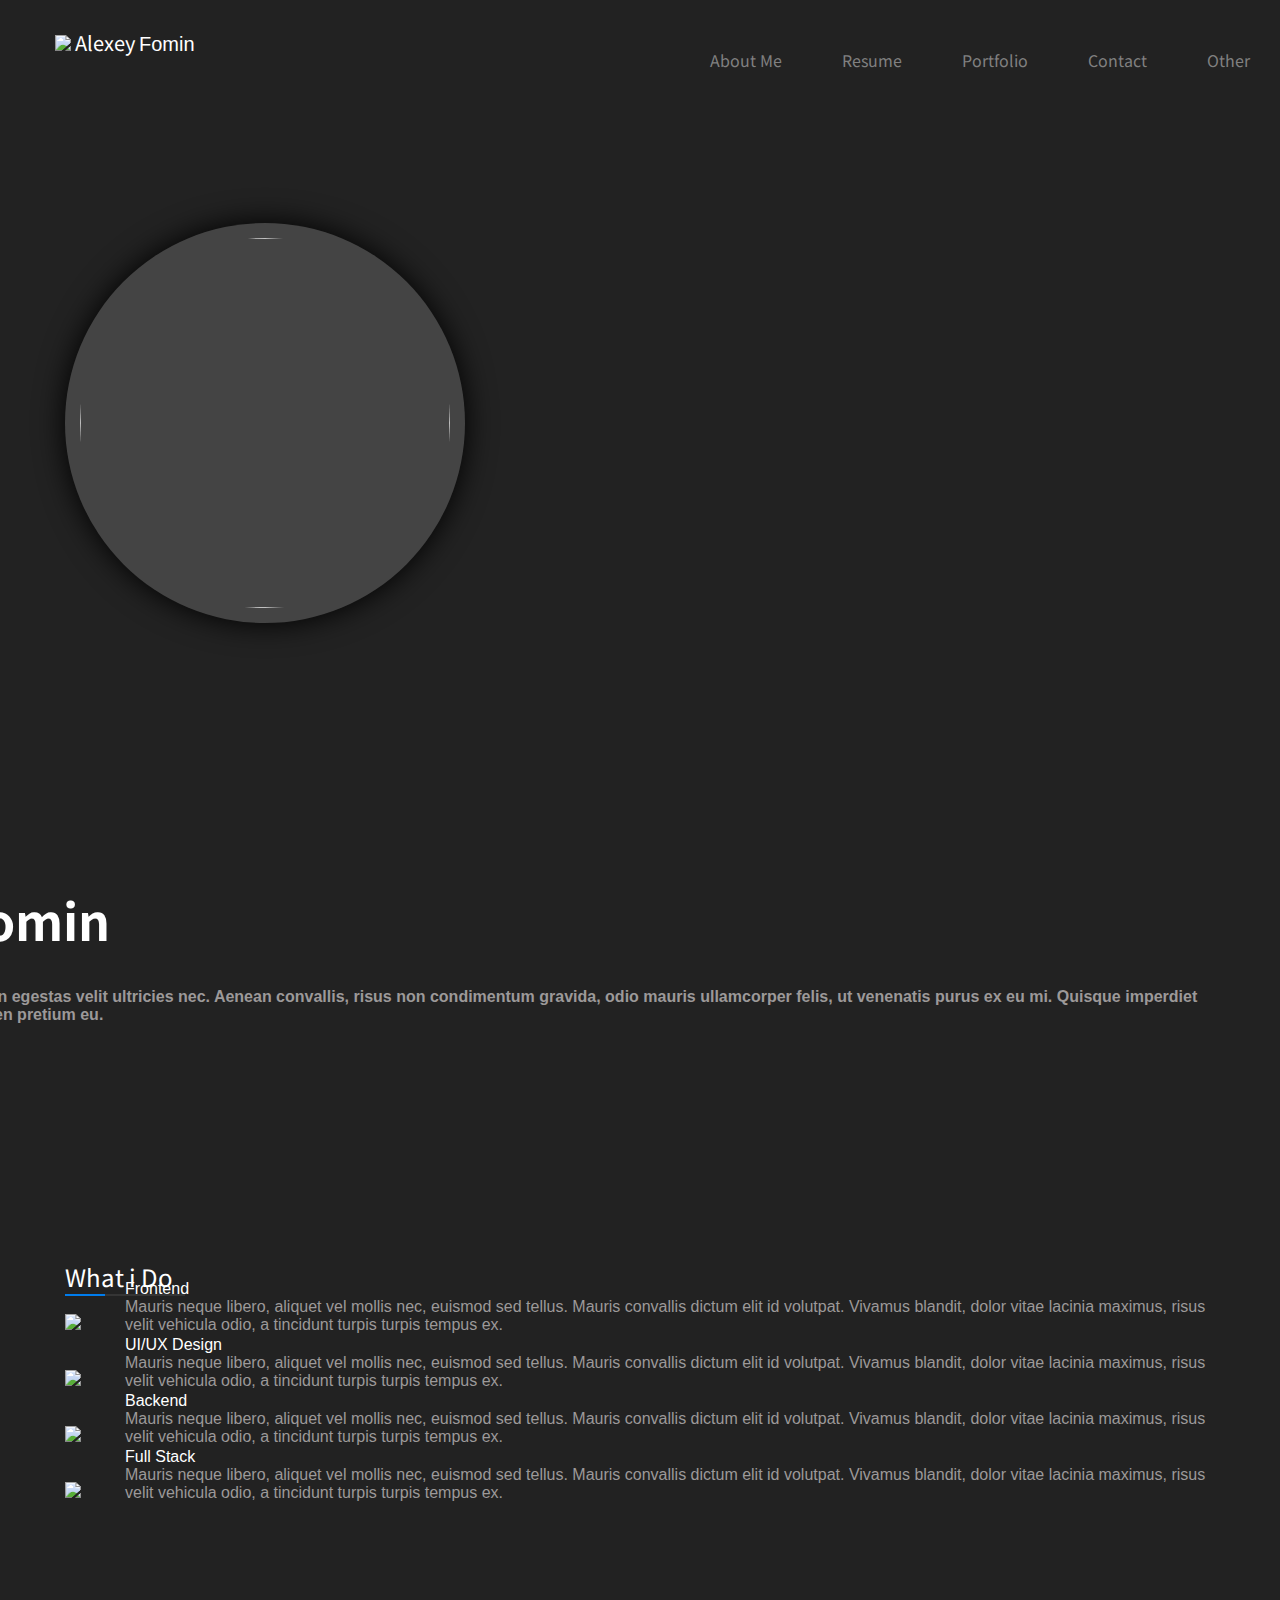
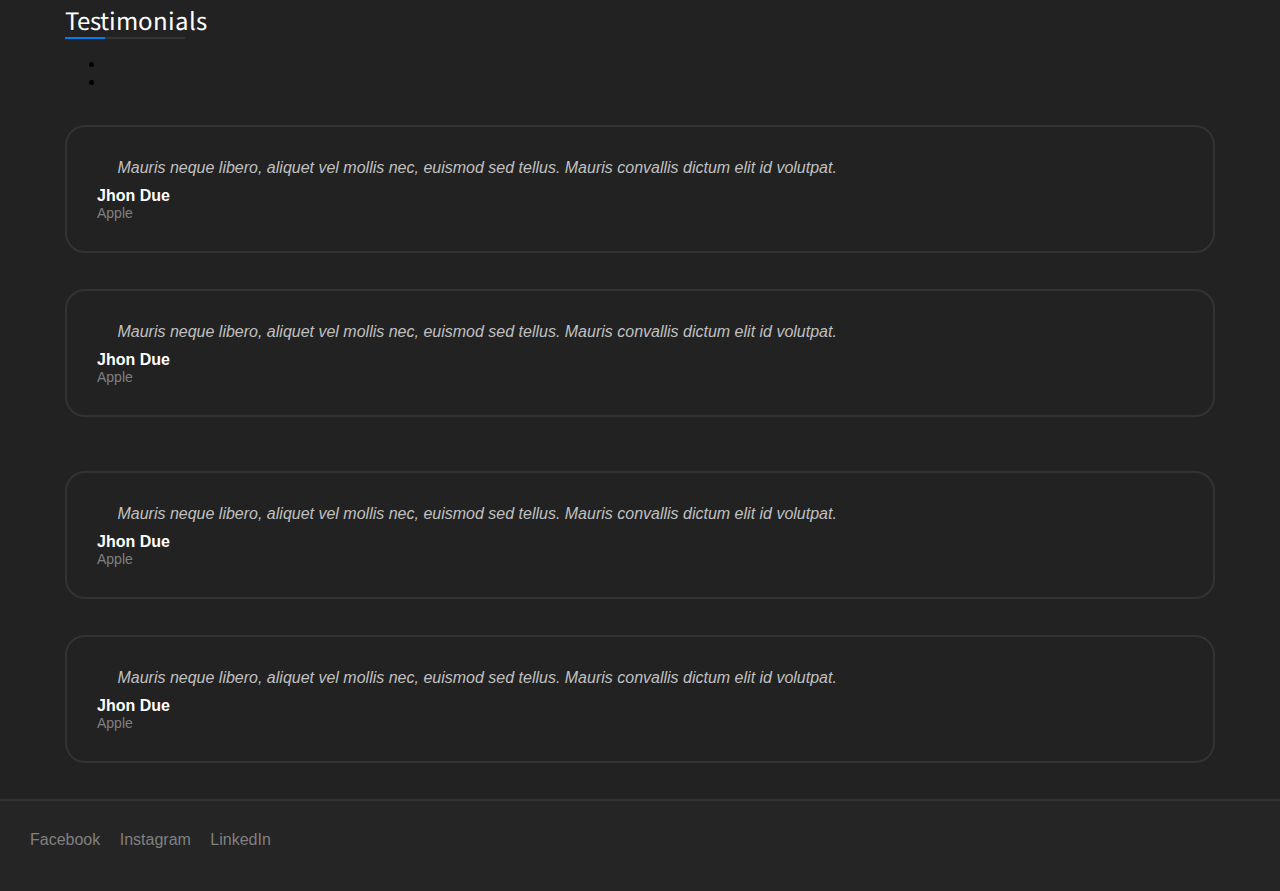
==== commit 94325add: "Add files via upload" ====
--- a/index.html
+++ b/index.html
@@ -1,3 +1,4 @@
+<div id="preloader" class="visible"></div>
 <!DOCTYPE html>
 <html>
 <head>
@@ -19,9 +20,9 @@
     <input class="menu-btn" type="checkbox" id="menu-btn" />
     <label class="menu-icon" for="menu-btn"><span style="margin-left: -40px; margin-top: -20px;" class="navicon"></span></label>
         <ul class="menu" style="">
-            <li><a href="#work">About Me</a></li>
-            <li><a href="#about">Resume</a></li>
-            <li><a href="#careers">Portfolio</a></li>
+            <li><a href="index.html">About Me</a></li>
+            <li><a href="resume.html">Resume</a></li>
+            <li><a href="portfolio.html">Portfolio</a></li>
             <li><a href="#contact">Contact</a></li>
             <li><a href="#contact">Other</a></li>
         </ul>
@@ -32,7 +33,7 @@
 		<div class="container-my">
 			<div class="row" style="margin-top: -60px">
 				<div class="col-md" >
-					<div class="avatar"><div class="ava"><img id="avatar" src="https://cdn.discordapp.com/attachments/630147183945056266/722736063390679100/unknown.png"></div></div>
+					<div class="avatar"><div class="ava"><img id="avatar" src="https://cdn.discordapp.com/attachments/630147183945056266/722733950153261086/unknown.png"></div></div>
 				</div>
 				<div class="col-md OK">
 					<div class="adaptive">
@@ -156,3 +157,20 @@
   interval: 20000
 })
 </script>
+<script type="text/javascript">
+	function loadData() {
+  return new Promise((resolve, reject) => {
+    setTimeout(resolve, 200);
+  })
+}
+
+loadData()
+  .then(() => {
+    let preloaderEl = document.getElementById('preloader');
+    preloaderEl.classList.add('hidden');
+    preloaderEl.classList.remove('visible');
+  });
+</script>
+
+
+
--- a/style.css
+++ b/style.css
@@ -1,3 +1,39 @@
+#preloader {
+	position: fixed;
+	left: 0;
+	top: 0;
+	z-index: 999;
+	width: 100%;
+	height: 100%;
+	overflow: visible;
+	background: #222222 url('https://i.imgur.com/HZpBWvW.gif') no-repeat center center;
+}
+    
+.visible {
+	visibility: visible;
+	opacity: 1;
+	transition: opacity 0.5s linear;
+}
+
+.hidden {
+ 	visibility: hidden;
+ 	opacity: 0;
+ 	transition: visibility 0s 0.5s, opacity 0.5s linear;
+}
+
+::-webkit-scrollbar {
+    width: 12px;
+}
+ 
+::-webkit-scrollbar-track {
+    -webkit-box-shadow: inset 0 0 6px rgba(0,0,0,0.3); 
+    border-radius: 10px;
+}
+ 
+::-webkit-scrollbar-thumb {
+    border-radius: 10px;
+    -webkit-box-shadow: inset 0 0 6px rgba(0,0,0,0.5); 
+}
 @import url('https://fonts.googleapis.com/css2?family=Passion+One&display=swap');
 
 body {
@@ -336,4 +372,98 @@
 .ava {
 	margin: 10px; position: absolute;
 }
+#procent {
+	position: absolute;
+	margin-left: 0%;
+	margin-top: 5px;
+}
+}
+
+
+/* resume page */
+
+.head_resume {
+	width: 100%;
+	border-top: 2px solid #333333;
+	height: 150px;
+	background: #252525;
+	border-bottom: 2px solid #333333;
+}
+.resume_content {
+	color: #9c9999;
+}
+.Education {
+
+}
+.Education_item {
+	border-left: 1px solid #333333;
+	border-bottom: 1px solid #333333;
+	width: 90%;
+	height: 100px;
+	margin-left: 20px;
+}
+.year {
+	border-radius: 10px;
+	border: 2px solid #007ced;
+	width: 50px;
+	color: white;
+	font-size: 14px;
+}
+.progress_container {
+	margin-top: 0px;
+	width: 90%
+	border: 2px solid red;
+	height: 8px;
+	border-radius: 5px;
+	background:  #333333;
+}
+.progress_status {
+	background: #007ced;
+	width: 80%;
+	height: 8px;
+	border-radius: 5px;
+	border: 2px solid #333333;
+}
+#procent {
+	font-size: 14px;
+	display: block;
+	margin-top: 0px;
+}
+.bottom_2 {
+	border-bottom: 2px solid #353535;
+	width: 180px;
+}
+
+@media (max-width: 48em) {
+#procent {
+	display: none;
+}
+}
+
+.text {
+	width: 200px;
+	height: 200px;
+	background: url(1.png);
+}
+.text:hover {
+	width: 200px;
+	height: 200px;
+	background: url(2.png);
+		transition: 1s;
+}
+
+/* portfolio page */
+
+.portfolio_content {
+
+}
+.portfolio_item {
+	width: 85%;
+	border-radius: 10px;
+}
+@media (max-width: 48em) {
+.portfolio_item {
+	width: 100%;
+	border-radius: 10px;
+}
 }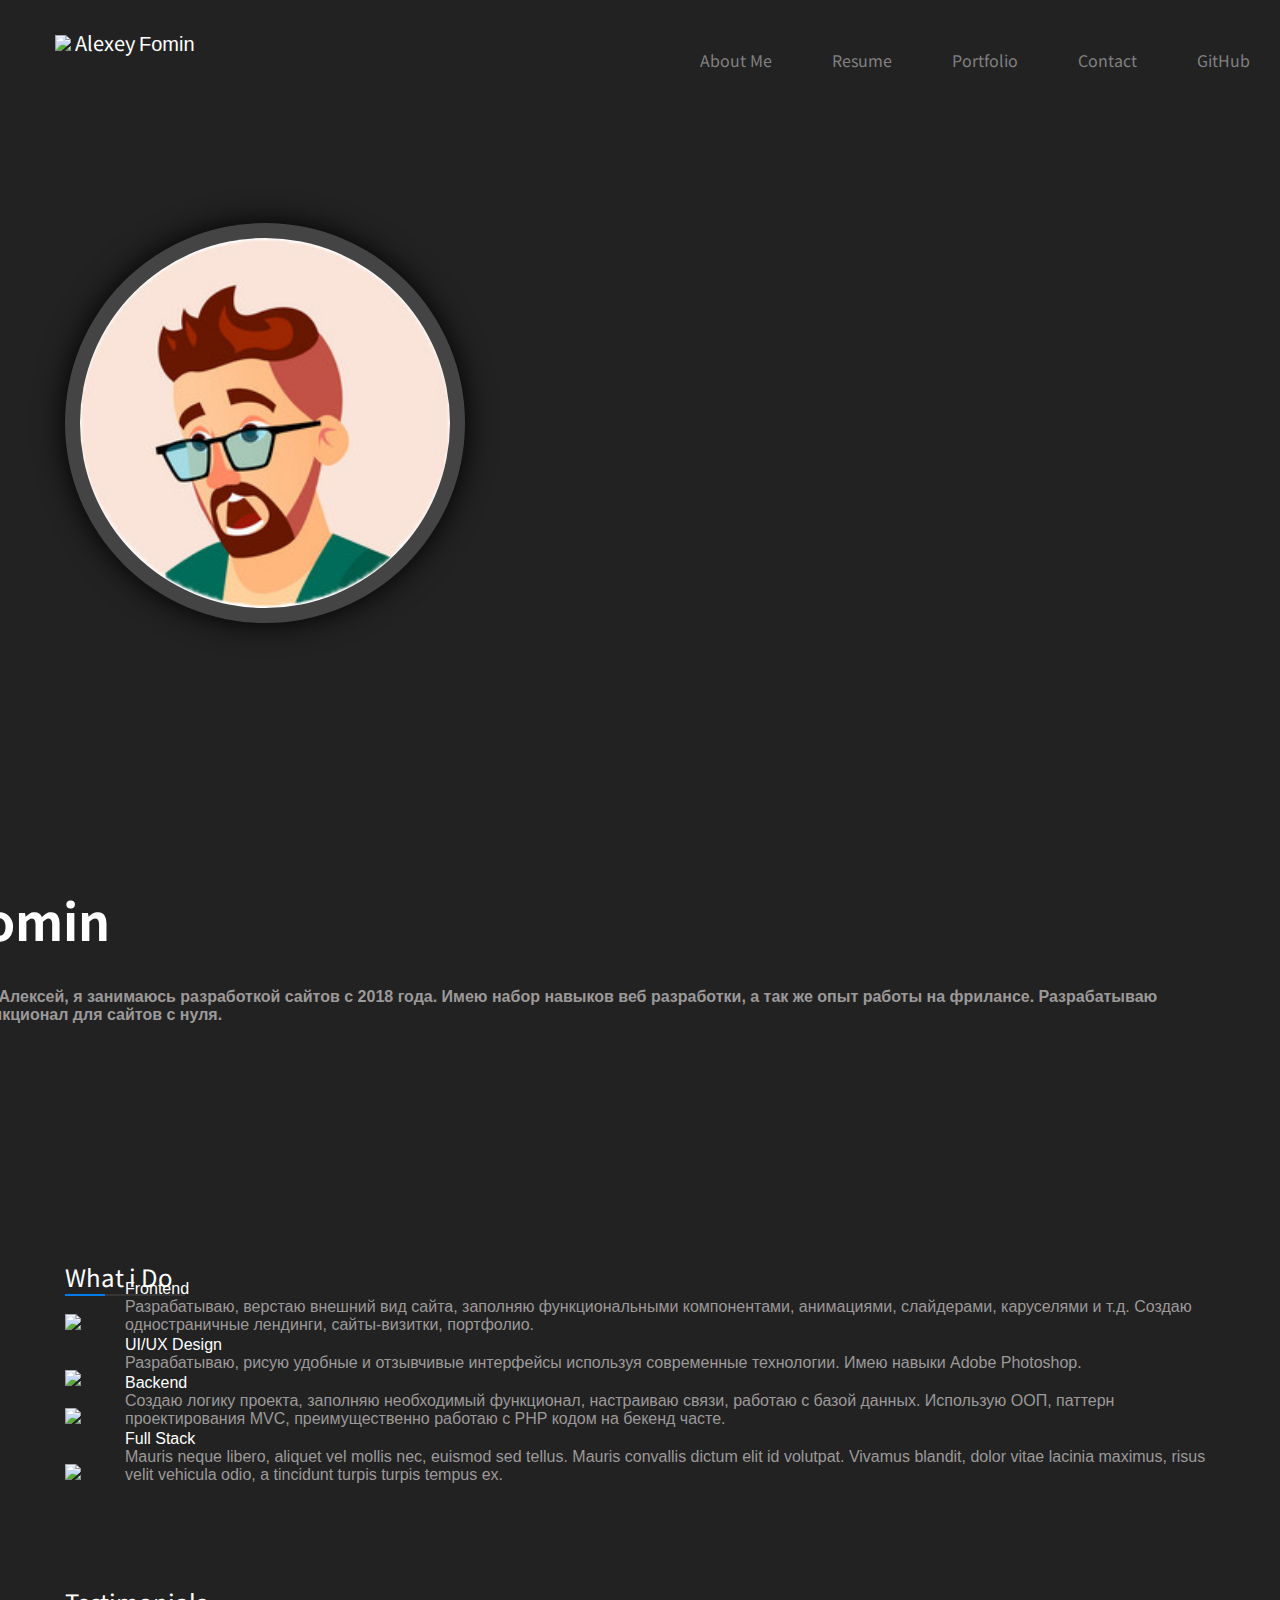
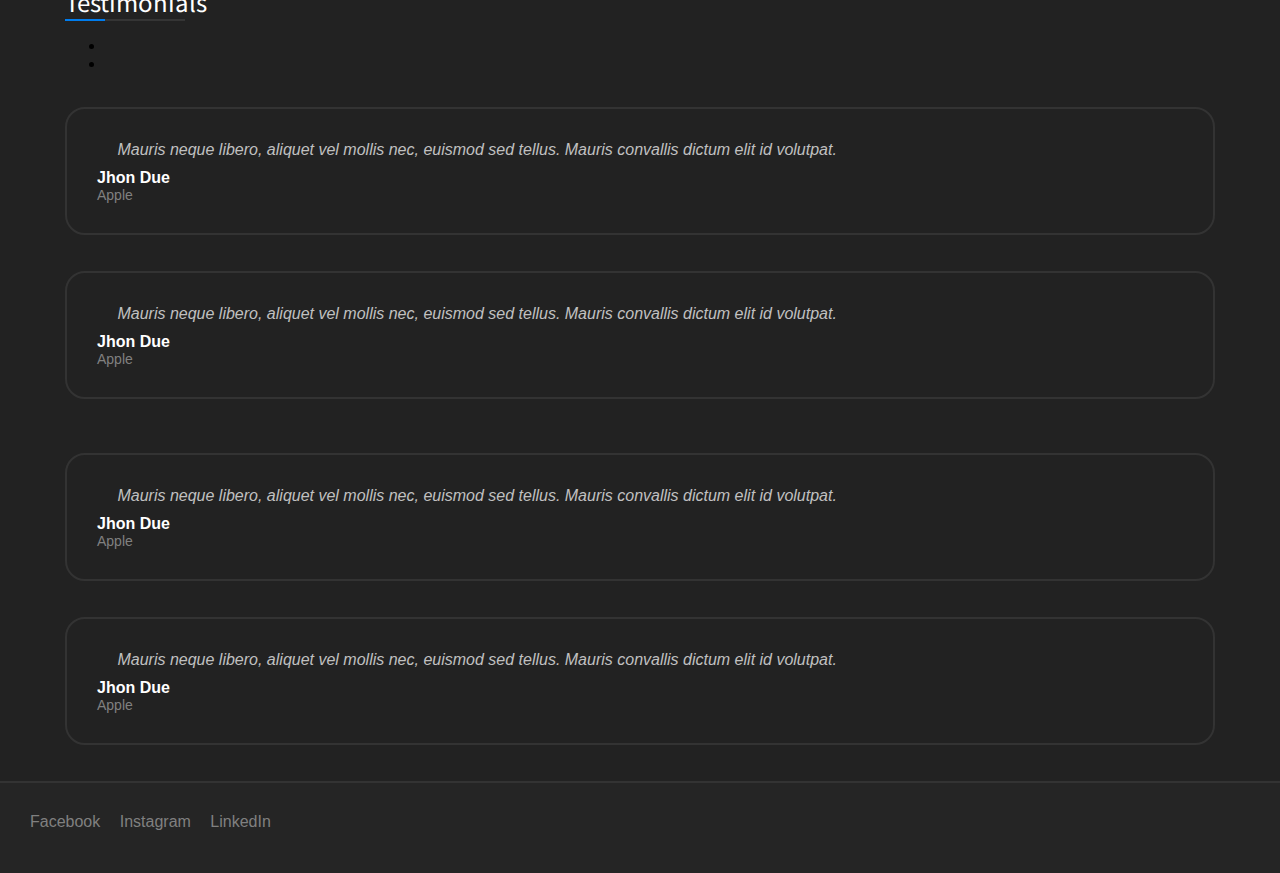
==== commit 818146c5: "Add files via upload" ====
--- a/index.html
+++ b/index.html
@@ -24,7 +24,7 @@
             <li><a href="resume.html">Resume</a></li>
             <li><a href="portfolio.html">Portfolio</a></li>
             <li><a href="#contact">Contact</a></li>
-            <li><a href="#contact">Other</a></li>
+            <li><a href="https://github.com/alexey2828">GitHub</a></li>
         </ul>
 </header>
 <body style="background-color: #222222;">
@@ -33,13 +33,30 @@
 		<div class="container-my">
 			<div class="row" style="margin-top: -60px">
 				<div class="col-md" >
-					<div class="avatar"><div class="ava"><img id="avatar" src="https://cdn.discordapp.com/attachments/630147183945056266/722733950153261086/unknown.png"></div></div>
+
+					<div class="avatar">
+						<div class="ava">
+						<script language="JavaScript">
+							var a=Math.round(Math.random()*5)
+							image = new Array();
+							image[0]="1.png"
+							image[1]="2.png"
+							image[2]="3.png"
+							image[3]="4.png"
+							image[4]="5.png"
+							image[5]="6.png"
+							document.write (" <img id='avatar' src="+image[a]+"> ");
+							//-->
+							</script>
+						</div>
+					</div>
 				</div>
 				<div class="col-md OK">
 					<div class="adaptive">
 					Web Developer
 					<div><h1 style=" color: white; font-family: 'Noto Sans TC', sans-serif; font-size: 50px;">Alexey Fomin</h1></div>
-					<div><h5 style="font-size: 16px; margin-top: 20px; color: #9c9999; font-family: 'lato', sans-serif;">Fusce tempor magna mi, non egestas velit ultricies nec. Aenean convallis, risus non condimentum gravida, odio mauris ullamcorper felis, ut venenatis purus ex eu mi. Quisque imperdiet lacinia urna, a placerat sapien pretium eu.</h5></div>
+					<div><h5 style="font-size: 16px; margin-top: 20px; color: #9c9999; font-family: 'lato', sans-serif;">Здравствуйте! Меня зовут Алексей, я занимаюсь разработкой сайтов с 2018 года. Имею набор навыков веб разработки, а так же опыт работы на фрилансе. Разрабатываю интерфейсы, дизайн и функционал для сайтов с нуля.</h5></div>
+					<!--Здравствуйте! Меня зовут Алексей, занимаюсь разработкой сайтов с 2018 года. Имею набор навыков веб разработки, а так же опыт работы на фрилансе. Разрабатываю интерфейсы, дизайн и функционал для сайтов с нуля.-->
 						<a style="text-decoration: none;" href="#"><div class="btn_active">
 							<div id="btn_active">Send me</div>
 						</div></a></div>
@@ -55,16 +72,18 @@
 			<div class="row">
 				<div class="col-md">
 					<div class="item"><br>
-						<img src="https://img.icons8.com/ios/50/007ced/js.png"/><div style="margin-left: 60px; margin-top: -50px;"> Frontend <br><h style="font-size: 16px; color: #9c9999;">Mauris neque libero, aliquet vel mollis nec, euismod sed tellus. Mauris convallis dictum elit id volutpat. Vivamus blandit, dolor vitae lacinia maximus, risus velit vehicula odio, a tincidunt turpis turpis tempus ex.</h></div>
+						<img src="https://img.icons8.com/ios/50/007ced/js.png"/><div style="margin-left: 60px; margin-top: -50px;"> Frontend <br><h style="font-size: 16px; color: #9c9999;">Разрабатываю, верстаю внешний вид сайта, заполняю функциональными компонентами, анимациями, слайдерами, каруселями и т.д. Создаю одностраничные лендинги, сайты-визитки, портфолио.</h></div><!--Разрабатываю, верстаю внешний вид сайта, наполняю функциональными компонентами, анимациями, слайдерами, каруселями и т.д. Одностраничные лендинги, сайты-визитки, портфолио.-->
 					</div><br>
 					<div class="item"><br>
-						<img src="https://img.icons8.com/ios/50/007ced/paint-palette.png"/><div style="margin-left: 60px; margin-top: -50px;"> UI/UX Design <br><h style="font-size: 16px; color: #9c9999;">Mauris neque libero, aliquet vel mollis nec, euismod sed tellus. Mauris convallis dictum elit id volutpat. Vivamus blandit, dolor vitae lacinia maximus, risus velit vehicula odio, a tincidunt turpis turpis tempus ex.</h></div>
+						<img src="https://img.icons8.com/ios/50/007ced/paint-palette.png"/><div style="margin-left: 60px; margin-top: -50px;"> UI/UX Design <br><h style="font-size: 16px; color: #9c9999;">Разрабатываю, рисую удобные и отзывчивые интерфейсы используя современные технологии. Имею навыки Adobe Photoshop.</h></div>
+						<!--Разрабатываю, рисую удобные и отзывчивые инерфейсы использая современные технологии.-->
 					</div><br>
 
 				</div>
 				<div class="col-md">
 					<div class="item"><br>
-						<img src="https://img.icons8.com/ios/50/007ced/database-export.png"/><div style="margin-left: 60px; margin-top: -50px;"> Backend <br><h style="font-size: 16px; color: #9c9999;">Mauris neque libero, aliquet vel mollis nec, euismod sed tellus. Mauris convallis dictum elit id volutpat. Vivamus blandit, dolor vitae lacinia maximus, risus velit vehicula odio, a tincidunt turpis turpis tempus ex.</h></div>
+						<img src="https://img.icons8.com/ios/50/007ced/database-export.png"/><div style="margin-left: 60px; margin-top: -50px;"> Backend <br><h style="font-size: 16px; color: #9c9999;">Создаю логику проекта, заполняю необходимый функционал, настраиваю связи, работаю с базой данных. Использую ООП, паттерн проектирования MVC, преимущественно работаю с PHP кодом на бекенд часте.</h></div>
+						<!--Создаю логику проекта, заполняю необходимый функционал, настраиваю связи, работаю с базой данных. Использую ООП, паттерн проектирования MVC, пркимущественно работаю с PHP кодом на бекенд часте.-->
 					</div><br>
 					<div class="item"><br>
 						<img src="https://img.icons8.com/ios/50/007ced/report-card.png"/><div style="margin-left: 60px; margin-top: -50px;"> Full Stack <br><h style="font-size: 16px; color: #9c9999;">Mauris neque libero, aliquet vel mollis nec, euismod sed tellus. Mauris convallis dictum elit id volutpat. Vivamus blandit, dolor vitae lacinia maximus, risus velit vehicula odio, a tincidunt turpis turpis tempus ex.</h></div>
@@ -172,5 +191,21 @@
   });
 </script>
 
-
-
+<!-- смена цвета при наведении 
+<script type="text/javascript">         
+                        function rndColor() {
+                                var r = Math.floor(Math.random()*256);
+                                var g = Math.floor(Math.random()*256);
+                                var b = Math.floor(Math.random()*256);
+                                var rgb = 'rgb(' + r + ',' + g + ',' + b + ')';
+                                var zzzBl = document.getElementById('zzz');
+                                zzzBl.style.backgroundColor = rgb;
+                                zzzBl.onmouseover = function() {rndColor()}}
+                        window.onload = rndColor;               
+                </script>  
+        </head>
+        <body>
+                <div style="background-color:#ffffff; width:100px; height:100px" onmouseover="rndColor()" onmouseup="rndColor()" id="zzz"></div>            
+        </body>
+-->
+
--- a/style.css
+++ b/style.css
@@ -405,7 +405,7 @@
 .year {
 	border-radius: 10px;
 	border: 2px solid #007ced;
-	width: 50px;
+	width: 70px;
 	color: white;
 	font-size: 14px;
 }
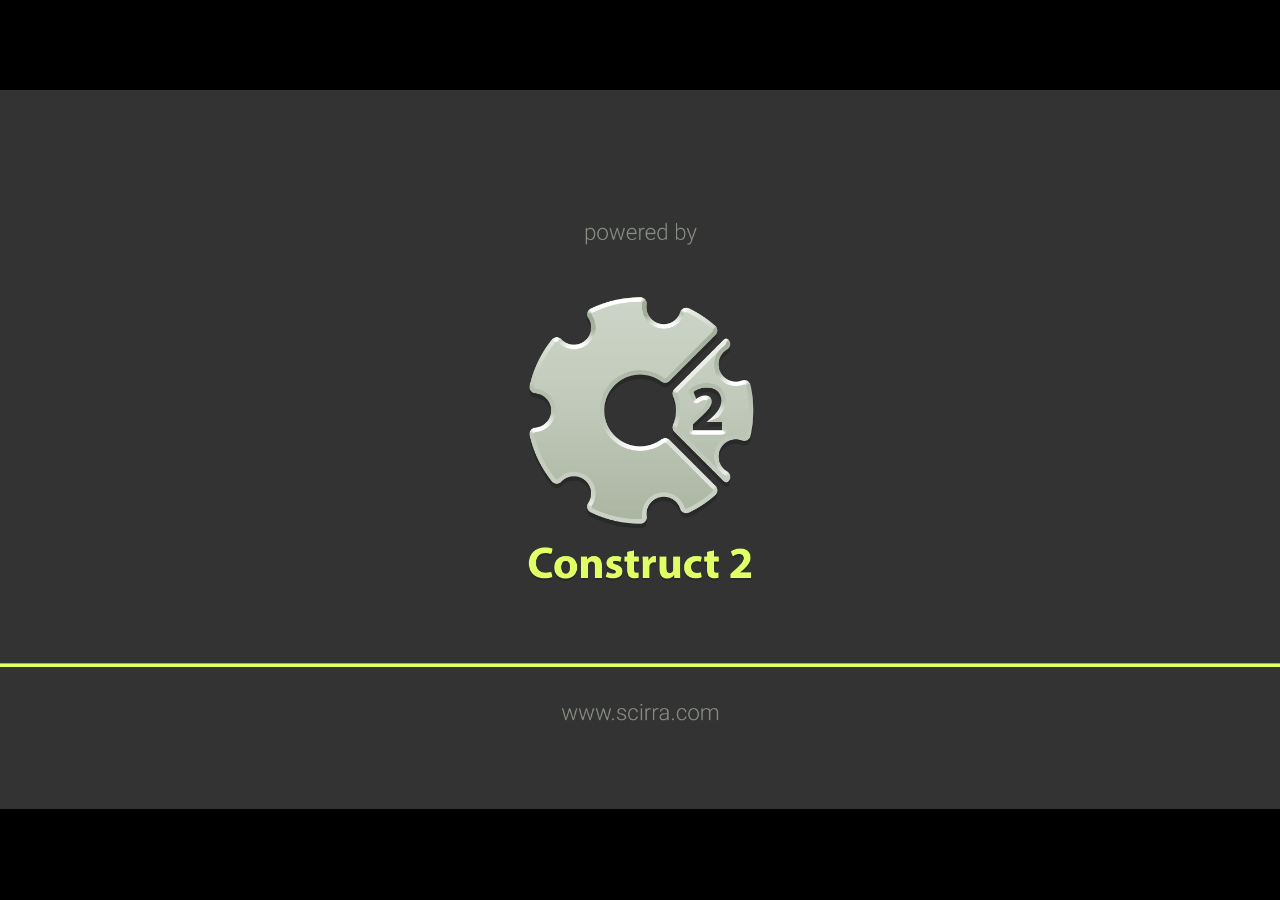
==== commit 603ae46a: "Add files via upload" ====
--- a/index.html
+++ b/index.html
@@ -1,211 +1,136 @@
-<div id="preloader" class="visible"></div>
-<!DOCTYPE html>
-<html>
+﻿<!DOCTYPE html>
+<html manifest="offline.appcache">
 <head>
-	<meta charset="UTF-8">
-	<title></title>
-	<meta name='viewport' content='width=device-width, initial-scale=1'>
-	<link rel="stylesheet" type="text/css" href="style.css">
-	<link rel="stylesheet" href="https://stackpath.bootstrapcdn.com/bootstrap/4.5.0/css/bootstrap.min.css" integrity="sha384-9aIt2nRpC12Uk9gS9baDl411NQApFmC26EwAOH8WgZl5MYYxFfc+NcPb1dKGj7Sk" crossorigin="anonymous">
-	<link href="https://fonts.googleapis.com/css2?family=Noto+Sans+TC:wght@700&display=swap" rel="stylesheet">
-	<link href="https://fonts.googleapis.com/css2?family=Poppins:wght@300&display=swap" rel="stylesheet">
-		  <script src="https://ajax.googleapis.com/ajax/libs/jquery/3.4.1/jquery.min.js"></script>
-  <script src="https://cdnjs.cloudflare.com/ajax/libs/popper.js/1.16.0/umd/popper.min.js"></script>
-  <script src="https://maxcdn.bootstrapcdn.com/bootstrap/4.4.1/js/bootstrap.min.js"></script>
-  <script src='https://kit.fontawesome.com/a076d05399.js'></script>
-</head>
-<br>
-<header class="header">
-    <a href="" class="logo"><h style="font-size: 20px; margin-left: 5px; color: white; margin-top: 0px; font-family: 'Noto Sans TC', sans-serif;"><img style="position: relative;margin-top: -8px;" src="https://cdn.discordapp.com/attachments/642355138006220838/722501293796622365/unknown.png"/> Alexey </h><h style="font-family: 'Lato', sans-serif; color: white; font-size: 20px;">Fomin<h></a>
-    <input class="menu-btn" type="checkbox" id="menu-btn" />
-    <label class="menu-icon" for="menu-btn"><span style="margin-left: -40px; margin-top: -20px;" class="navicon"></span></label>
-        <ul class="menu" style="">
-            <li><a href="index.html">About Me</a></li>
-            <li><a href="resume.html">Resume</a></li>
-            <li><a href="portfolio.html">Portfolio</a></li>
-            <li><a href="#contact">Contact</a></li>
-            <li><a href="https://github.com/alexey2828">GitHub</a></li>
-        </ul>
-</header>
-<body style="background-color: #222222;">
-	<br><br><br><br><br>
-	<div class="wrapper">
-		<div class="container-my">
-			<div class="row" style="margin-top: -60px">
-				<div class="col-md" >
+    <meta charset="UTF-8" />
+	<meta http-equiv="X-UA-Compatible" content="IE=edge,chrome=1" />
+	<title>New project</title>
+	
+	<!-- Standardised web app manifest -->
+	<link rel="manifest" href="appmanifest.json" />
+	
+	<!-- Allow fullscreen mode on iOS devices. (These are Apple specific meta tags.) -->
+	<meta name="viewport" content="width=device-width, initial-scale=1.0, maximum-scale=1.0, minimum-scale=1.0, user-scalable=no, minimal-ui" />
+	<meta name="apple-mobile-web-app-capable" content="yes" />
+	<meta name="apple-mobile-web-app-status-bar-style" content="black" />
+	<link rel="apple-touch-icon" sizes="256x256" href="icon-256.png" />
+	<meta name="HandheldFriendly" content="true" />
+	
+	<!-- Chrome for Android web app tags -->
+	<meta name="mobile-web-app-capable" content="yes" />
+	<link rel="shortcut icon" sizes="256x256" href="icon-256.png" />
 
-					<div class="avatar">
-						<div class="ava">
-						<script language="JavaScript">
-							var a=Math.round(Math.random()*5)
-							image = new Array();
-							image[0]="1.png"
-							image[1]="2.png"
-							image[2]="3.png"
-							image[3]="4.png"
-							image[4]="5.png"
-							image[5]="6.png"
-							document.write (" <img id='avatar' src="+image[a]+"> ");
-							//-->
-							</script>
-						</div>
-					</div>
-				</div>
-				<div class="col-md OK">
-					<div class="adaptive">
-					Web Developer
-					<div><h1 style=" color: white; font-family: 'Noto Sans TC', sans-serif; font-size: 50px;">Alexey Fomin</h1></div>
-					<div><h5 style="font-size: 16px; margin-top: 20px; color: #9c9999; font-family: 'lato', sans-serif;">Здравствуйте! Меня зовут Алексей, я занимаюсь разработкой сайтов с 2018 года. Имею набор навыков веб разработки, а так же опыт работы на фрилансе. Разрабатываю интерфейсы, дизайн и функционал для сайтов с нуля.</h5></div>
-					<!--Здравствуйте! Меня зовут Алексей, занимаюсь разработкой сайтов с 2018 года. Имею набор навыков веб разработки, а так же опыт работы на фрилансе. Разрабатываю интерфейсы, дизайн и функционал для сайтов с нуля.-->
-						<a style="text-decoration: none;" href="#"><div class="btn_active">
-							<div id="btn_active">Send me</div>
-						</div></a></div>
-				</div>
+    <!-- All margins and padding must be zero for the canvas to fill the screen. -->
+	<style type="text/css">
+		* {
+			padding: 0;
+			margin: 0;
+		}
+		html, body {
+			background: #000;
+			color: #fff;
+			overflow: hidden;
+			touch-action: none;
+			-ms-touch-action: none;
+		}
+		canvas {
+			touch-action-delay: none;
+			touch-action: none;
+			-ms-touch-action: none;
+		}
+    </style>
+	
 
-			</div>
-		</div>
-		<br><br><br>
-		<div class="container-my">
-			<div id="content_title">What i Do</div>
-			<div class="bottom"></div>
-			<div class="bottom_color"></div>
-			<div class="row">
-				<div class="col-md">
-					<div class="item"><br>
-						<img src="https://img.icons8.com/ios/50/007ced/js.png"/><div style="margin-left: 60px; margin-top: -50px;"> Frontend <br><h style="font-size: 16px; color: #9c9999;">Разрабатываю, верстаю внешний вид сайта, заполняю функциональными компонентами, анимациями, слайдерами, каруселями и т.д. Создаю одностраничные лендинги, сайты-визитки, портфолио.</h></div><!--Разрабатываю, верстаю внешний вид сайта, наполняю функциональными компонентами, анимациями, слайдерами, каруселями и т.д. Одностраничные лендинги, сайты-визитки, портфолио.-->
-					</div><br>
-					<div class="item"><br>
-						<img src="https://img.icons8.com/ios/50/007ced/paint-palette.png"/><div style="margin-left: 60px; margin-top: -50px;"> UI/UX Design <br><h style="font-size: 16px; color: #9c9999;">Разрабатываю, рисую удобные и отзывчивые интерфейсы используя современные технологии. Имею навыки Adobe Photoshop.</h></div>
-						<!--Разрабатываю, рисую удобные и отзывчивые инерфейсы использая современные технологии.-->
-					</div><br>
+</head> 
+ 
+<body> 
+	<div id="fb-root"></div>
+	
+	<script>
+	// Issue a warning if trying to preview an exported project on disk.
+	(function(){
+		// Check for running exported on file protocol
+		if (window.location.protocol.substr(0, 4) === "file")
+		{
+			alert("Exported games won't work until you upload them. (When running on the file:/// protocol, browsers block many features from working for security reasons.)");
+		}
+	})();
+	</script>
+	
+	<!-- The canvas must be inside a div called c2canvasdiv -->
+	<div id="c2canvasdiv">
+	
+		<!-- The canvas the project will render to.  If you change its ID, don't forget to change the
+		ID the runtime looks for in the jQuery events above (ready() and cr_sizeCanvas()). -->
+		<canvas id="c2canvas" width="854" height="480">
+			<!-- This text is displayed if the visitor's browser does not support HTML5.
+			You can change it, but it is a good idea to link to a description of a browser
+			and provide some links to download some popular HTML5-compatible browsers. -->
+			<h1>Your browser does not appear to support HTML5.  Try upgrading your browser to the latest version.  <a href="http://www.whatbrowser.org">What is a browser?</a>
+			<br/><br/><a href="http://www.microsoft.com/windows/internet-explorer/default.aspx">Microsoft Internet Explorer</a><br/>
+			<a href="http://www.mozilla.com/firefox/">Mozilla Firefox</a><br/>
+			<a href="http://www.google.com/chrome/">Google Chrome</a><br/>
+			<a href="http://www.apple.com/safari/download/">Apple Safari</a></h1>
+		</canvas>
+		
+	</div>
+	
+	<!-- Pages load faster with scripts at the bottom -->
+	
+	<!-- Construct 2 exported games require jQuery. -->
+	<script src="jquery-2.1.1.min.js"></script>
 
-				</div>
-				<div class="col-md">
-					<div class="item"><br>
-						<img src="https://img.icons8.com/ios/50/007ced/database-export.png"/><div style="margin-left: 60px; margin-top: -50px;"> Backend <br><h style="font-size: 16px; color: #9c9999;">Создаю логику проекта, заполняю необходимый функционал, настраиваю связи, работаю с базой данных. Использую ООП, паттерн проектирования MVC, преимущественно работаю с PHP кодом на бекенд часте.</h></div>
-						<!--Создаю логику проекта, заполняю необходимый функционал, настраиваю связи, работаю с базой данных. Использую ООП, паттерн проектирования MVC, пркимущественно работаю с PHP кодом на бекенд часте.-->
-					</div><br>
-					<div class="item"><br>
-						<img src="https://img.icons8.com/ios/50/007ced/report-card.png"/><div style="margin-left: 60px; margin-top: -50px;"> Full Stack <br><h style="font-size: 16px; color: #9c9999;">Mauris neque libero, aliquet vel mollis nec, euismod sed tellus. Mauris convallis dictum elit id volutpat. Vivamus blandit, dolor vitae lacinia maximus, risus velit vehicula odio, a tincidunt turpis turpis tempus ex.</h></div>
-					</div>
-				</div>
-			</div>
-		</div>
+
+	
+    <!-- The runtime script.  You can rename it, but don't forget to rename the reference here as well.
+    This file will have been minified and obfuscated if you enabled "Minify script" during export. -->
+	<script src="c2runtime.js"></script>
+
+    <script>
+		// Start the Construct 2 project running on window load.
+		jQuery(document).ready(function ()
+		{			
+			// Create new runtime using the c2canvas
+			cr_createRuntime("c2canvas");
+		});
 		
-		<div class="container-my">
-			<div id="content_title">Testimonials</div>
-			<div class="bottom"></div>
-			<div class="bottom_color"></div>
-				<div id="demo" class="carousel slide" data-ride="carousel">
-				
-				  <!-- Indicators -->
-				  <ul class="carousel-indicators">
-				    <li data-target="#demo" data-slide-to="0" class="active"></li>
-				    <li data-target="#demo" data-slide-to="1"></li>
-				   
-				  </ul>
-				  
-				  <!-- The slideshow -->
-				  <div class="carousel-inner">
-				    <div class="carousel-item active">
-				    	
-				    <div class="slide_1">
-				    	<div class="row">
-				    		<div class="col-md"><br>
-				    			<div class="item_Testimonials">
-									<div class="item_Testimonials_content"><img width="16" height="16" src="https://img.icons8.com/ios-filled/50/444444/quote-left.png"/>
-										<i style="color: silver;">Mauris neque libero, aliquet vel mollis nec, euismod sed tellus. Mauris convallis dictum elit id volutpat. </i><img width="16" height="16" src="https://img.icons8.com/ios-filled/50/444444/quote-right.png"/>
-										<div class="comment_author"><b>Jhon Due</b></div>
-										<h style="font-size: 14px;">Apple</h>
-									</div>
-								</div>
-								<br>
-							</div>
-				    		<div class="col-md"><br>				
-				    			<div class="item_Testimonials">
-									<div class="item_Testimonials_content"><img width="16" height="16" src="https://img.icons8.com/ios-filled/50/444444/quote-left.png"/>
-										<i style="color: silver;">Mauris neque libero, aliquet vel mollis nec, euismod sed tellus. Mauris convallis dictum elit id volutpat. </i><img width="16" height="16" src="https://img.icons8.com/ios-filled/50/444444/quote-right.png"/>
-										<div class="comment_author"><b>Jhon Due</b></div>
-										<h style="font-size: 14px;">Apple</h>
-									</div>
-								</div><br><br>
-						</div>
-				    	</div>
-				    </div>
-
-				    </div>
-				    <div class="carousel-item">
-				      	<div class="row">
-				    		<div class="col-md"><br>
-				    			<div class="item_Testimonials">
-									<div class="item_Testimonials_content"><img width="16" height="16" src="https://img.icons8.com/ios-filled/50/444444/quote-left.png"/>
-										<i style="color: silver;">Mauris neque libero, aliquet vel mollis nec, euismod sed tellus. Mauris convallis dictum elit id volutpat. </i><img width="16" height="16" src="https://img.icons8.com/ios-filled/50/444444/quote-right.png"/>
-										<div class="comment_author"><b>Jhon Due</b></div>
-										<h style="font-size: 14px;">Apple</h>
-									</div>
-								</div><br>
-							</div>
-				    		<div class="col-md"><br>				
-				    			<div class="item_Testimonials">
-									<div class="item_Testimonials_content"><img width="16" height="16" src="https://img.icons8.com/ios-filled/50/444444/quote-left.png"/>
-										<i style="color: silver;">Mauris neque libero, aliquet vel mollis nec, euismod sed tellus. Mauris convallis dictum elit id volutpat. </i><img width="16" height="16" src="https://img.icons8.com/ios-filled/50/444444/quote-right.png"/>
-										<div class="comment_author"><b>Jhon Due</b></div>
-										<h style="font-size: 14px;">Apple</h>
-									</div>
-								</div><br><br>
-						</div>
-				    	</div>
-				    </div>
-				  </div>
-				  
-				</div>
-		</div>
-		<div class="footer">
-			<div class="footer_links">
-			<a id="links" href="#">Facebook</a>
-			<a id="links" style="margin-left: 15px;" href="#">Instagram</a>
-			<a id="links" style="margin-left: 15px;" href="#">LinkedIn</a>
-			</div>
-		</div>
-	</div>
-</body>
-</html>   	  <script src="https://ajax.googleapis.com/ajax/libs/jquery/3.4.1/jquery.min.js"></script>
-<script type="text/javascript">
-<script type="text/javascript">
-	$('.carousel').carousel({
-  interval: 20000
-})
-</script>
-<script type="text/javascript">
-	function loadData() {
-  return new Promise((resolve, reject) => {
-    setTimeout(resolve, 200);
-  })
-}
-
-loadData()
-  .then(() => {
-    let preloaderEl = document.getElementById('preloader');
-    preloaderEl.classList.add('hidden');
-    preloaderEl.classList.remove('visible');
-  });
-</script>
-
-<!-- смена цвета при наведении 
-<script type="text/javascript">         
-                        function rndColor() {
-                                var r = Math.floor(Math.random()*256);
-                                var g = Math.floor(Math.random()*256);
-                                var b = Math.floor(Math.random()*256);
-                                var rgb = 'rgb(' + r + ',' + g + ',' + b + ')';
-                                var zzzBl = document.getElementById('zzz');
-                                zzzBl.style.backgroundColor = rgb;
-                                zzzBl.onmouseover = function() {rndColor()}}
-                        window.onload = rndColor;               
-                </script>  
-        </head>
-        <body>
-                <div style="background-color:#ffffff; width:100px; height:100px" onmouseover="rndColor()" onmouseup="rndColor()" id="zzz"></div>            
-        </body>
--->
-
+		// Pause and resume on page becoming visible/invisible
+		function onVisibilityChanged() {
+			if (document.hidden || document.mozHidden || document.webkitHidden || document.msHidden)
+				cr_setSuspended(true);
+			else
+				cr_setSuspended(false);
+		};
+		
+		document.addEventListener("visibilitychange", onVisibilityChanged, false);
+		document.addEventListener("mozvisibilitychange", onVisibilityChanged, false);
+		document.addEventListener("webkitvisibilitychange", onVisibilityChanged, false);
+		document.addEventListener("msvisibilitychange", onVisibilityChanged, false);
+		
+		function OnRegisterSWError(e)
+		{
+			console.warn("Failed to register service worker: ", e);
+		};
+		
+		// Runtime calls this global method when ready to start caching (i.e. after startup).
+		// This registers the service worker which caches resources for offline support.
+		window.C2_RegisterSW = function C2_RegisterSW()
+		{
+			if (!navigator.serviceWorker)
+				return;		// no SW support, ignore call
+			
+			try {
+				navigator.serviceWorker.register("sw.js", { scope: "./" })
+				.then(function (reg)
+				{
+					console.log("Registered service worker on " + reg.scope);
+				})
+				.catch(OnRegisterSWError);
+			}
+			catch (e)
+			{
+				OnRegisterSWError(e);
+			}
+		};
+    </script>
+</body> 
+</html> 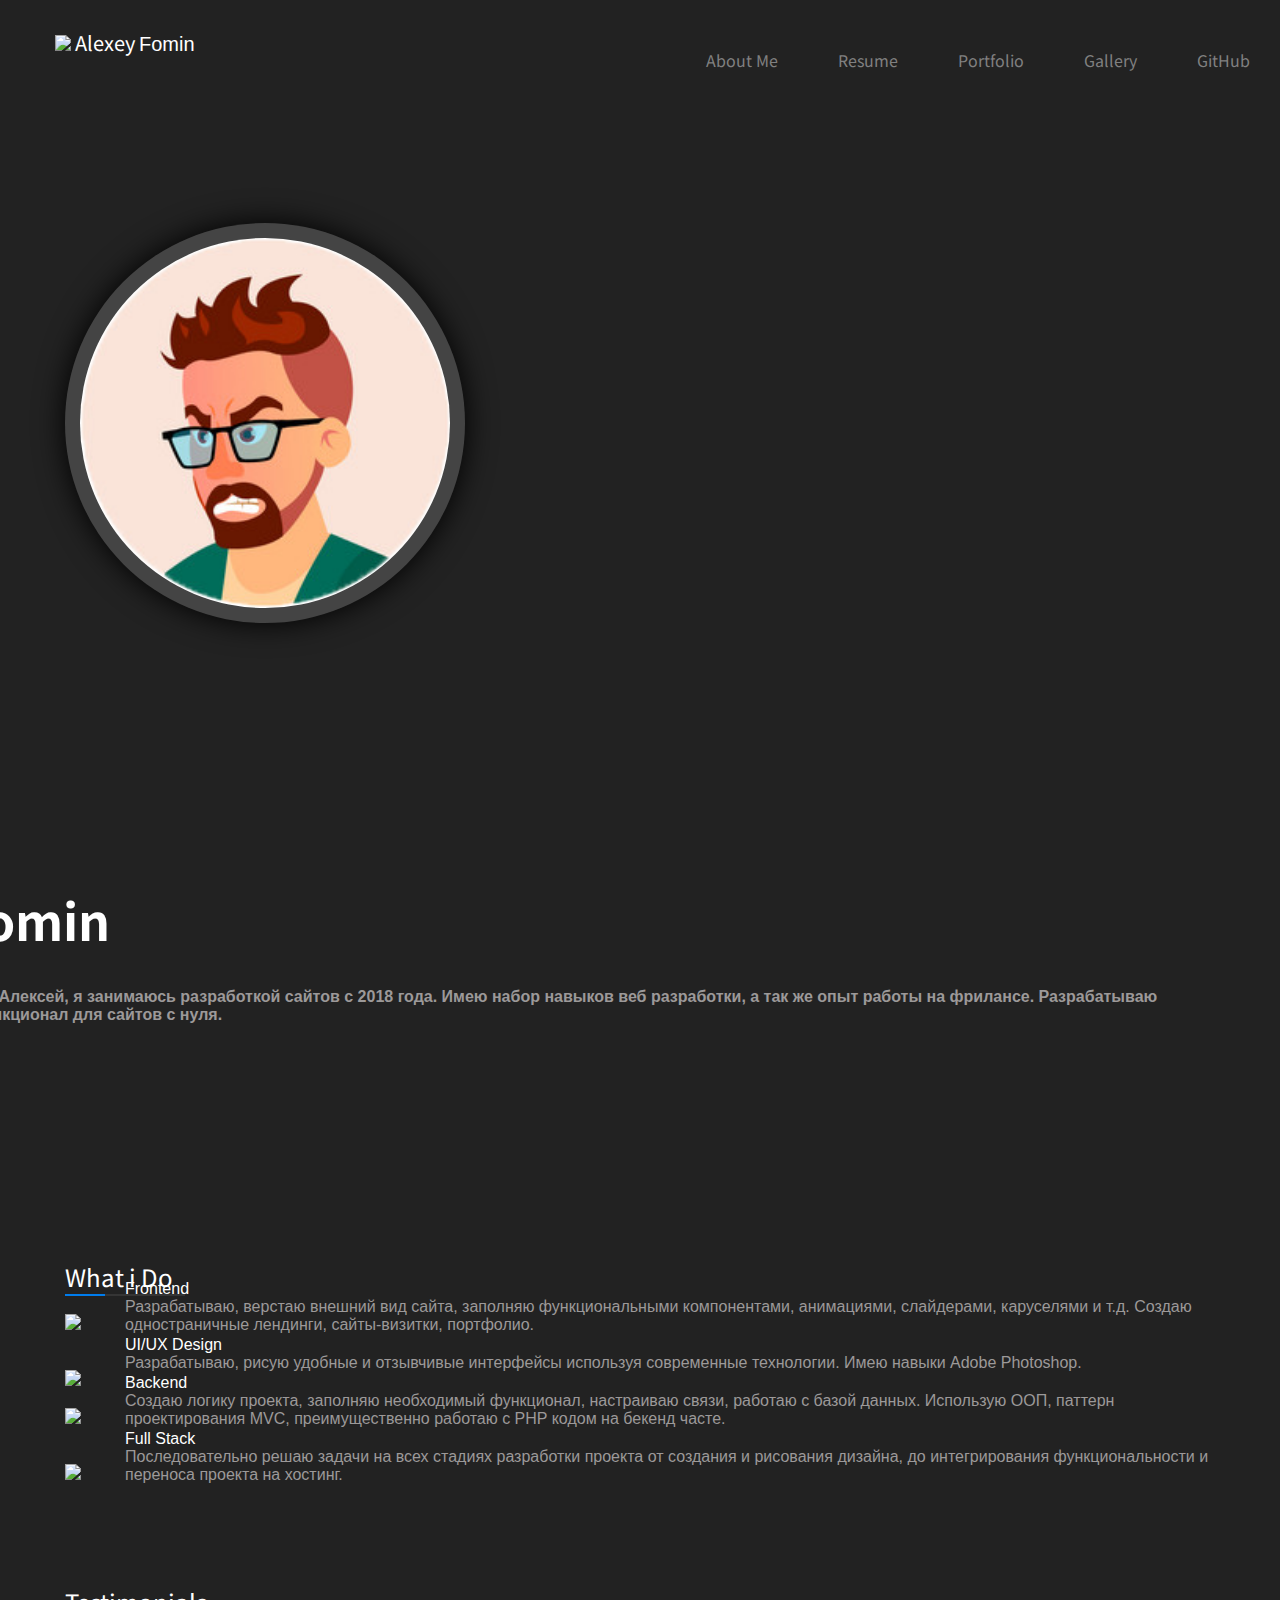
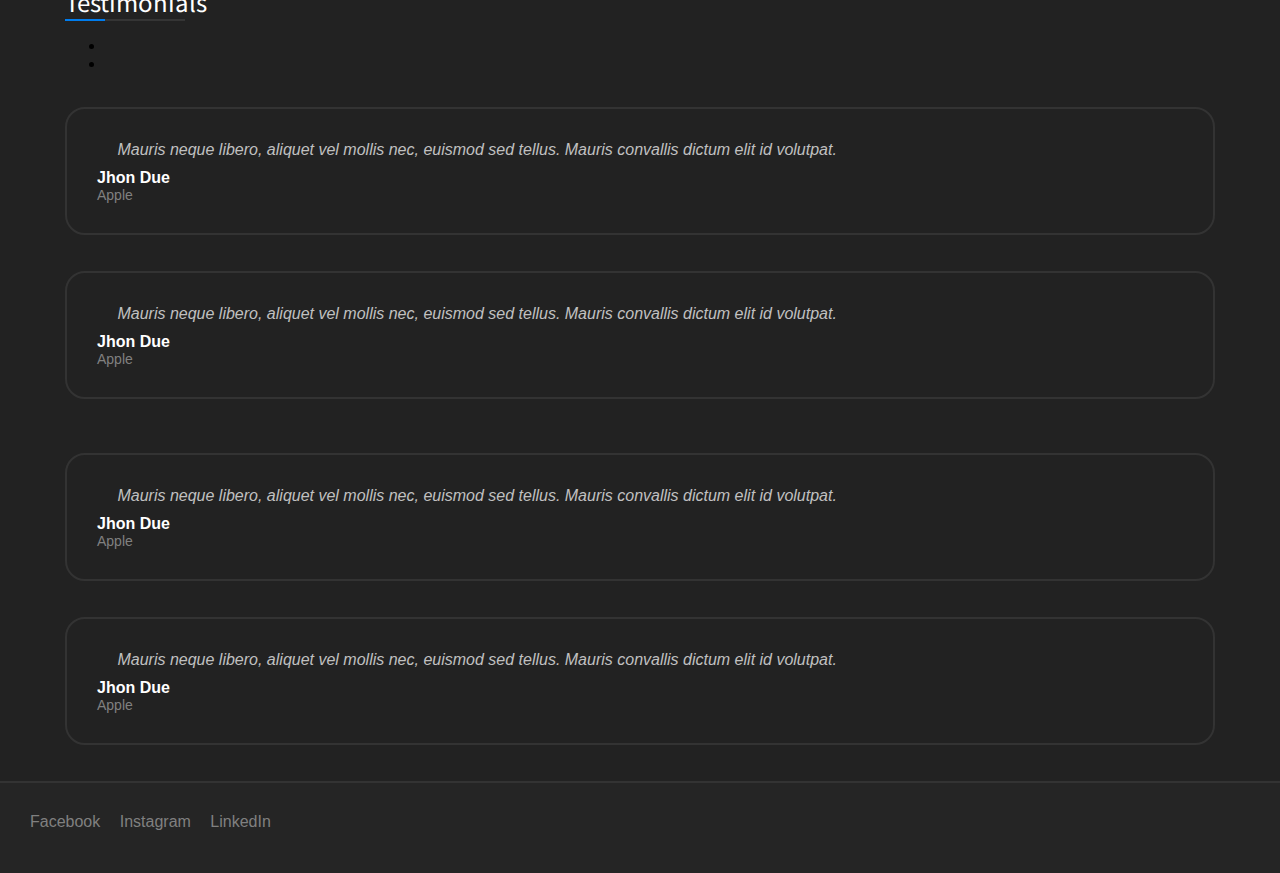
==== commit 8f81378d: "Add files via upload" ====
--- a/index.html
+++ b/index.html
@@ -1,136 +1,212 @@
-﻿<!DOCTYPE html>
-<html manifest="offline.appcache">
+<div id="preloader" class="visible"></div>
+<!DOCTYPE html>
+<html>
 <head>
-    <meta charset="UTF-8" />
-	<meta http-equiv="X-UA-Compatible" content="IE=edge,chrome=1" />
-	<title>New project</title>
+	<meta charset="UTF-8">
+	<title></title>
 	
-	<!-- Standardised web app manifest -->
-	<link rel="manifest" href="appmanifest.json" />
-	
-	<!-- Allow fullscreen mode on iOS devices. (These are Apple specific meta tags.) -->
-	<meta name="viewport" content="width=device-width, initial-scale=1.0, maximum-scale=1.0, minimum-scale=1.0, user-scalable=no, minimal-ui" />
-	<meta name="apple-mobile-web-app-capable" content="yes" />
-	<meta name="apple-mobile-web-app-status-bar-style" content="black" />
-	<link rel="apple-touch-icon" sizes="256x256" href="icon-256.png" />
-	<meta name="HandheldFriendly" content="true" />
-	
-	<!-- Chrome for Android web app tags -->
-	<meta name="mobile-web-app-capable" content="yes" />
-	<link rel="shortcut icon" sizes="256x256" href="icon-256.png" />
-
-    <!-- All margins and padding must be zero for the canvas to fill the screen. -->
-	<style type="text/css">
-		* {
-			padding: 0;
-			margin: 0;
-		}
-		html, body {
-			background: #000;
-			color: #fff;
-			overflow: hidden;
-			touch-action: none;
-			-ms-touch-action: none;
-		}
-		canvas {
-			touch-action-delay: none;
-			touch-action: none;
-			-ms-touch-action: none;
-		}
-    </style>
-	
-
-</head> 
- 
-<body> 
-	<div id="fb-root"></div>
-	
-	<script>
-	// Issue a warning if trying to preview an exported project on disk.
-	(function(){
-		// Check for running exported on file protocol
-		if (window.location.protocol.substr(0, 4) === "file")
-		{
-			alert("Exported games won't work until you upload them. (When running on the file:/// protocol, browsers block many features from working for security reasons.)");
-		}
-	})();
-	</script>
-	
-	<!-- The canvas must be inside a div called c2canvasdiv -->
-	<div id="c2canvasdiv">
-	
-		<!-- The canvas the project will render to.  If you change its ID, don't forget to change the
-		ID the runtime looks for in the jQuery events above (ready() and cr_sizeCanvas()). -->
-		<canvas id="c2canvas" width="854" height="480">
-			<!-- This text is displayed if the visitor's browser does not support HTML5.
-			You can change it, but it is a good idea to link to a description of a browser
-			and provide some links to download some popular HTML5-compatible browsers. -->
-			<h1>Your browser does not appear to support HTML5.  Try upgrading your browser to the latest version.  <a href="http://www.whatbrowser.org">What is a browser?</a>
-			<br/><br/><a href="http://www.microsoft.com/windows/internet-explorer/default.aspx">Microsoft Internet Explorer</a><br/>
-			<a href="http://www.mozilla.com/firefox/">Mozilla Firefox</a><br/>
-			<a href="http://www.google.com/chrome/">Google Chrome</a><br/>
-			<a href="http://www.apple.com/safari/download/">Apple Safari</a></h1>
-		</canvas>
+	<meta name='viewport' content='width=device-width, initial-scale=1'>
+	<link rel="stylesheet" type="text/css" href="style.css">
+	<link rel="stylesheet" href="https://stackpath.bootstrapcdn.com/bootstrap/4.5.0/css/bootstrap.min.css" integrity="sha384-9aIt2nRpC12Uk9gS9baDl411NQApFmC26EwAOH8WgZl5MYYxFfc+NcPb1dKGj7Sk" crossorigin="anonymous">
+	<link href="https://fonts.googleapis.com/css2?family=Noto+Sans+TC:wght@700&display=swap" rel="stylesheet">
+	<link href="https://fonts.googleapis.com/css2?family=Poppins:wght@300&display=swap" rel="stylesheet">
+		  <script src="https://ajax.googleapis.com/ajax/libs/jquery/3.4.1/jquery.min.js"></script>
+  <script src="https://cdnjs.cloudflare.com/ajax/libs/popper.js/1.16.0/umd/popper.min.js"></script>
+  <script src="https://maxcdn.bootstrapcdn.com/bootstrap/4.4.1/js/bootstrap.min.js"></script>
+  <script src='https://kit.fontawesome.com/a076d05399.js'></script>
+</head>
+<br>
+<header class="header">
+    <a href="" class="logo"><h style="font-size: 20px; margin-left: 5px; color: white; margin-top: 0px; font-family: 'Noto Sans TC', sans-serif;"><img style="position: relative;margin-top: -8px;" src="https://cdn.discordapp.com/attachments/642355138006220838/722501293796622365/unknown.png"/> Alexey </h><h style="font-family: 'Lato', sans-serif; color: white; font-size: 20px;">Fomin<h></a>
+    <input class="menu-btn" type="checkbox" id="menu-btn" />
+    <label class="menu-icon" for="menu-btn"><span style="margin-left: -40px; margin-top: -20px;" class="navicon"></span></label>
+        <ul class="menu" style="">
+            <li><a href="index.html">About Me</a></li>
+            <li><a href="resume.html">Resume</a></li>
+            <li><a href="portfolio.html">Portfolio</a></li>
+            <li><a href="gallery.html">Gallery</a></li>
+            <li><a href="https://github.com/alexey2828">GitHub</a></li>
+        </ul>
+</header>
+<body style="background-color: #222222;">
+	<br><br><br><br><br>
+	<div class="wrapper">
+		<div class="container-my">
+			<div class="row" style="margin-top: -60px">
+				<div class="col-md" >
+
+					<div class="avatar">
+						<div class="ava">
+						<script language="JavaScript">
+							var a=Math.round(Math.random()*5)
+							image = new Array();
+							image[0]="1.png"
+							image[1]="2.png"
+							image[2]="3.png"
+							image[3]="4.png"
+							image[4]="5.png"
+							image[5]="6.png"
+							document.write (" <img id='avatar' src="+image[a]+"> ");
+							//-->
+							</script>
+						</div>
+					</div>
+				</div>
+				<div class="col-md OK">
+					<div class="adaptive">
+					Web Developer
+					<div><h1 style=" color: white; font-family: 'Noto Sans TC', sans-serif; font-size: 50px;">Alexey Fomin</h1></div>
+					<div><h5 style="font-size: 16px; margin-top: 20px; color: #9c9999; font-family: 'lato', sans-serif;">Здравствуйте! Меня зовут Алексей, я занимаюсь разработкой сайтов с 2018 года. Имею набор навыков веб разработки, а так же опыт работы на фрилансе. Разрабатываю интерфейсы, дизайн и функционал для сайтов с нуля.</h5></div>
+					<!--Здравствуйте! Меня зовут Алексей, занимаюсь разработкой сайтов с 2018 года. Имею набор навыков веб разработки, а так же опыт работы на фрилансе. Разрабатываю интерфейсы, дизайн и функционал для сайтов с нуля.-->
+						<a style="text-decoration: none;" href="#"><div class="btn_active">
+							<div id="btn_active">Send me</div>
+						</div></a></div>
+				</div>
+
+			</div>
+		</div>
+		<br><br><br>
+		<div class="container-my">
+			<div id="content_title">What i Do</div>
+			<div class="bottom"></div>
+			<div class="bottom_color"></div>
+			<div class="row">
+				<div class="col-md">
+					<div class="item"><br>
+						<img src="https://img.icons8.com/ios/50/007ced/js.png"/><div style="margin-left: 60px; margin-top: -50px;"> Frontend <br><h style="font-size: 16px; color: #9c9999;">Разрабатываю, верстаю внешний вид сайта, заполняю функциональными компонентами, анимациями, слайдерами, каруселями и т.д. Создаю одностраничные лендинги, сайты-визитки, портфолио.</h></div><!--Разрабатываю, верстаю внешний вид сайта, наполняю функциональными компонентами, анимациями, слайдерами, каруселями и т.д. Одностраничные лендинги, сайты-визитки, портфолио.-->
+					</div><br>
+					<div class="item"><br>
+						<img src="https://img.icons8.com/ios/50/007ced/paint-palette.png"/><div style="margin-left: 60px; margin-top: -50px;"> UI/UX Design <br><h style="font-size: 16px; color: #9c9999;">Разрабатываю, рисую удобные и отзывчивые интерфейсы используя современные технологии. Имею навыки Adobe Photoshop.</h></div>
+						<!--Разрабатываю, рисую удобные и отзывчивые инерфейсы использая современные технологии.-->
+					</div><br>
+
+				</div>
+				<div class="col-md">
+					<div class="item"><br>
+						<img src="https://img.icons8.com/ios/50/007ced/database-export.png"/><div style="margin-left: 60px; margin-top: -50px;"> Backend <br><h style="font-size: 16px; color: #9c9999;">Создаю логику проекта, заполняю необходимый функционал, настраиваю связи, работаю с базой данных. Использую ООП, паттерн проектирования MVC, преимущественно работаю с PHP кодом на бекенд часте.</h></div>
+						<!--Создаю логику проекта, заполняю необходимый функционал, настраиваю связи, работаю с базой данных. Использую ООП, паттерн проектирования MVC, пркимущественно работаю с PHP кодом на бекенд часте.-->
+					</div><br>
+					<div class="item"><br>
+						<img src="https://img.icons8.com/ios/50/007ced/report-card.png"/><div style="margin-left: 60px; margin-top: -50px;"> Full Stack <br><h style="font-size: 16px; color: #9c9999;">Последовательно решаю задачи на всех стадиях разработки проекта от создания и рисования дизайна, до интегрирования функциональности и переноса проекта на хостинг.</h></div>
+					</div>
+				</div>
+			</div>
+		</div>
 		
+		<div class="container-my">
+			<div id="content_title">Testimonials</div>
+			<div class="bottom"></div>
+			<div class="bottom_color"></div>
+				<div id="demo" class="carousel slide" data-ride="carousel">
+				
+				  <!-- Indicators -->
+				  <ul class="carousel-indicators">
+				    <li data-target="#demo" data-slide-to="0" class="active"></li>
+				    <li data-target="#demo" data-slide-to="1"></li>
+				   
+				  </ul>
+				  
+				  <!-- The slideshow -->
+				  <div class="carousel-inner">
+				    <div class="carousel-item active">
+				    	
+				    <div class="slide_1">
+				    	<div class="row">
+				    		<div class="col-md"><br>
+				    			<div class="item_Testimonials">
+									<div class="item_Testimonials_content"><img width="16" height="16" src="https://img.icons8.com/ios-filled/50/444444/quote-left.png"/>
+										<i style="color: silver;">Mauris neque libero, aliquet vel mollis nec, euismod sed tellus. Mauris convallis dictum elit id volutpat. </i><img width="16" height="16" src="https://img.icons8.com/ios-filled/50/444444/quote-right.png"/>
+										<div class="comment_author"><b>Jhon Due</b></div>
+										<h style="font-size: 14px;">Apple</h>
+									</div>
+								</div>
+								<br>
+							</div>
+				    		<div class="col-md"><br>				
+				    			<div class="item_Testimonials">
+									<div class="item_Testimonials_content"><img width="16" height="16" src="https://img.icons8.com/ios-filled/50/444444/quote-left.png"/>
+										<i style="color: silver;">Mauris neque libero, aliquet vel mollis nec, euismod sed tellus. Mauris convallis dictum elit id volutpat. </i><img width="16" height="16" src="https://img.icons8.com/ios-filled/50/444444/quote-right.png"/>
+										<div class="comment_author"><b>Jhon Due</b></div>
+										<h style="font-size: 14px;">Apple</h>
+									</div>
+								</div><br><br>
+						</div>
+				    	</div>
+				    </div>
+
+				    </div>
+				    <div class="carousel-item">
+				      	<div class="row">
+				    		<div class="col-md"><br>
+				    			<div class="item_Testimonials">
+									<div class="item_Testimonials_content"><img width="16" height="16" src="https://img.icons8.com/ios-filled/50/444444/quote-left.png"/>
+										<i style="color: silver;">Mauris neque libero, aliquet vel mollis nec, euismod sed tellus. Mauris convallis dictum elit id volutpat. </i><img width="16" height="16" src="https://img.icons8.com/ios-filled/50/444444/quote-right.png"/>
+										<div class="comment_author"><b>Jhon Due</b></div>
+										<h style="font-size: 14px;">Apple</h>
+									</div>
+								</div><br>
+							</div>
+				    		<div class="col-md"><br>				
+				    			<div class="item_Testimonials">
+									<div class="item_Testimonials_content"><img width="16" height="16" src="https://img.icons8.com/ios-filled/50/444444/quote-left.png"/>
+										<i style="color: silver;">Mauris neque libero, aliquet vel mollis nec, euismod sed tellus. Mauris convallis dictum elit id volutpat. </i><img width="16" height="16" src="https://img.icons8.com/ios-filled/50/444444/quote-right.png"/>
+										<div class="comment_author"><b>Jhon Due</b></div>
+										<h style="font-size: 14px;">Apple</h>
+									</div>
+								</div><br><br>
+						</div>
+				    	</div>
+				    </div>
+				  </div>
+				  
+				</div>
+		</div>
+		<div class="footer">
+			<div class="footer_links">
+			<a id="links" href="#">Facebook</a>
+			<a id="links" style="margin-left: 15px;" href="#">Instagram</a>
+			<a id="links" style="margin-left: 15px;" href="#">LinkedIn</a>
+			</div>
+		</div>
 	</div>
-	
-	<!-- Pages load faster with scripts at the bottom -->
-	
-	<!-- Construct 2 exported games require jQuery. -->
-	<script src="jquery-2.1.1.min.js"></script>
-
-
-	
-    <!-- The runtime script.  You can rename it, but don't forget to rename the reference here as well.
-    This file will have been minified and obfuscated if you enabled "Minify script" during export. -->
-	<script src="c2runtime.js"></script>
-
-    <script>
-		// Start the Construct 2 project running on window load.
-		jQuery(document).ready(function ()
-		{			
-			// Create new runtime using the c2canvas
-			cr_createRuntime("c2canvas");
-		});
-		
-		// Pause and resume on page becoming visible/invisible
-		function onVisibilityChanged() {
-			if (document.hidden || document.mozHidden || document.webkitHidden || document.msHidden)
-				cr_setSuspended(true);
-			else
-				cr_setSuspended(false);
-		};
-		
-		document.addEventListener("visibilitychange", onVisibilityChanged, false);
-		document.addEventListener("mozvisibilitychange", onVisibilityChanged, false);
-		document.addEventListener("webkitvisibilitychange", onVisibilityChanged, false);
-		document.addEventListener("msvisibilitychange", onVisibilityChanged, false);
-		
-		function OnRegisterSWError(e)
-		{
-			console.warn("Failed to register service worker: ", e);
-		};
-		
-		// Runtime calls this global method when ready to start caching (i.e. after startup).
-		// This registers the service worker which caches resources for offline support.
-		window.C2_RegisterSW = function C2_RegisterSW()
-		{
-			if (!navigator.serviceWorker)
-				return;		// no SW support, ignore call
-			
-			try {
-				navigator.serviceWorker.register("sw.js", { scope: "./" })
-				.then(function (reg)
-				{
-					console.log("Registered service worker on " + reg.scope);
-				})
-				.catch(OnRegisterSWError);
-			}
-			catch (e)
-			{
-				OnRegisterSWError(e);
-			}
-		};
-    </script>
-</body> 
-</html> +</body>
+</html>   	  <script src="https://ajax.googleapis.com/ajax/libs/jquery/3.4.1/jquery.min.js"></script>
+<script type="text/javascript">
+<script type="text/javascript">
+	$('.carousel').carousel({
+  interval: 20000
+})
+</script>
+<script type="text/javascript">
+	function loadData() {
+  return new Promise((resolve, reject) => {
+    setTimeout(resolve, 200);
+  })
+}
+
+loadData()
+  .then(() => {
+    let preloaderEl = document.getElementById('preloader');
+    preloaderEl.classList.add('hidden');
+    preloaderEl.classList.remove('visible');
+  });
+</script>
+
+<!-- смена цвета при наведении 
+<script type="text/javascript">         
+                        function rndColor() {
+                                var r = Math.floor(Math.random()*256);
+                                var g = Math.floor(Math.random()*256);
+                                var b = Math.floor(Math.random()*256);
+                                var rgb = 'rgb(' + r + ',' + g + ',' + b + ')';
+                                var zzzBl = document.getElementById('zzz');
+                                zzzBl.style.backgroundColor = rgb;
+                                zzzBl.onmouseover = function() {rndColor()}}
+                        window.onload = rndColor;               
+                </script>  
+        </head>
+        <body>
+                <div style="background-color:#ffffff; width:100px; height:100px" onmouseover="rndColor()" onmouseup="rndColor()" id="zzz"></div>            
+        </body>
+-->
+
--- a/style.css
+++ b/style.css
@@ -0,0 +1,456 @@
+#preloader {
+	position: fixed;
+	left: 0;
+	top: 0;
+	z-index: 999;
+	width: 100%;
+	height: 100%;
+	overflow: visible;
+	background: #222222 url('https://i.imgur.com/HZpBWvW.gif') no-repeat center center;
+}
+    
+.visible {
+	visibility: visible;
+	opacity: 1;
+	transition: opacity 0.5s linear;
+}
+
+.hidden {
+ 	visibility: hidden;
+ 	opacity: 0;
+ 	transition: visibility 0s 0.5s, opacity 0.5s linear;
+}
+
+@import url('https://fonts.googleapis.com/css2?family=Passion+One&display=swap');
+
+body {
+	margin: 0;
+	font-family: 'Lato', sans-serif;
+}
+.wrapper {
+	background: #222222;
+}
+.container-my {
+    max-width: 1150px;
+    position: relative;
+    margin-left: auto;
+    margin-right: auto;
+    padding-right: 15px;
+    padding-left: 15px;
+    background: #222222;
+}
+.col-md {
+	color: white;
+	margin-top: 0px;
+	font-family: 'Lato', sans-serif;
+	color: gray;
+}
+.logo {
+	margin-top: -10px;
+	margin-left: 30px;
+}
+.OK {
+	margin-top: 200px; margin-left: -280px; font-size: 22px;
+}
+.btn_active {
+	margin-top: 20px;
+	border: 2px solid #007ced;
+	border-radius: 40px;
+	width: 105px;
+	height: 50px;
+}
+#btn_active {
+	color: white;
+	font-size: 16px;
+	margin-left: 18px;
+	margin-top: 11px;
+}
+.btn_active:hover {
+	border: 2px solid #007ced;
+	background: #007ced;
+	border-radius: 40px;
+	height: 50px;
+	transition: 1s;
+}
+#content_title {
+	font-family: 'Noto Sans TC', sans-serif;
+	color: white;
+	font-size: 24px;
+	margin-top: 100px;
+}
+.bottom {
+	border-bottom: 2px solid #353535;
+	width: 120px;
+}
+.bottom_color {
+	border-bottom: 2px solid #007ced;
+	position: absolute;
+	margin-top: -2px;
+	width: 40px;
+}
+.item {
+	color: white;
+	font-family: 'Lato', sans-serif;
+}
+
+.avatar {
+	margin-top: 100px;
+	width: 400px;
+	height: 400px;
+	border-radius: 50%;
+	background: #444444;
+	box-shadow: 0 0 30px rgba(0,0,0,1);
+	position: relative;
+	z-index: 1;
+}
+#avatar {
+	border-radius: 50%;
+	width: 370px;
+	height: 370px;
+}
+.ava {
+	margin: 15px; position: absolute;
+}
+.item_Testimonials {
+	border: 2px solid #333333;
+	border-radius: 20px;
+	width: 80%
+	height:auto;
+}
+.item_Testimonials_content {
+	margin: 30px;
+	font-family: 'Lato', sans-serif;
+}
+.comment_author {
+	color: white;
+	margin-top: 10px;
+}
+.footer {
+	width: 100%;
+	border-top: 2px solid #333333;
+	height: 90px;
+	background: #252525;
+}
+#links {
+	color: grey;
+	text-decoration: none;
+}
+#links:hover {
+	color: white;
+	transition: 1s;
+}
+.footer_links {
+	margin: 30px;
+}
+/* header */
+.back {
+    background: #222222;
+    width: 100%;
+    height: 500px;
+    margin-top: 0px;
+}
+.header {
+  margin-right: 25px;
+  margin-top: 10px;
+  background-color: #222222;
+  width: 100%;
+  z-index: 30;
+  height: 65px;
+  font-family: 'Noto Sans TC', sans-serif;
+}
+
+.header ul {
+  margin: 0;
+  padding: 0;
+  list-style: none;
+  overflow: hidden;
+  background-color: #222222;
+  font-weight: 600px;
+}
+
+.header li a {
+  display: block;
+  padding: 20px 20px;
+  text-decoration: none;
+  color: gray;
+}
+
+.header li a:hover,
+.header .menu-btn:hover {
+  background-color: #222222;
+  transition: 1s;
+  color: white;
+}
+
+.header .logo {
+  display: block;
+  float: left;
+  font-size: 2em;
+  padding: 10px 20px;
+  text-decoration: none;
+  color: gray;
+}
+
+.header:hover {
+    color: silver;
+}
+
+/* menu */
+
+.header .menu {
+	margin-left: -25px;
+  clear: both;
+  max-height: 0;
+  transition: max-height .2s ease-out;
+}
+
+/* menu icon */
+
+.header .menu-icon {
+  cursor: pointer;
+  display: inline-block;
+  float: right;
+  padding: 28px 20px;
+  position: relative;
+  user-select: none;
+}
+
+.header .menu-icon .navicon {
+  background: silver;
+  display: block;
+  height: 2px;
+  position: relative;
+  transition: background .2s ease-out;
+  width: 18px;
+}
+
+.header .menu-icon .navicon:before,
+.header .menu-icon .navicon:after {
+  background: silver;
+  content: '';
+  display: block;
+  height: 100%;
+  position: absolute;
+  transition: all .2s ease-out;
+  width: 100%;
+}
+
+.header .menu-icon .navicon:before {
+  top: 5px;
+}
+
+.header .menu-icon .navicon:after {
+  top: -5px;
+}
+
+/* menu btn */
+
+.header .menu-btn {
+  display: none;
+}
+
+.header .menu-btn:checked ~ .menu {
+  max-height: 240px;
+}
+
+.header .menu-btn:checked ~ .menu-icon .navicon {
+  background: transparent;
+}
+
+.header .menu-btn:checked ~ .menu-icon .navicon:before {
+  transform: rotate(-45deg);
+}
+
+.header .menu-btn:checked ~ .menu-icon .navicon:after {
+  transform: rotate(45deg);
+}
+
+.header .menu-btn:checked ~ .menu-icon:not(.steps) .navicon:before,
+.header .menu-btn:checked ~ .menu-icon:not(.steps) .navicon:after {
+  top: 0;
+}
+
+/* 48em = 768px */
+
+@media (min-width: 48em) {
+	.header .menu-icon .navicon {
+  background: silver;
+  display: block;
+  height: 2px;
+  position: relative;
+  z-index: 999;
+  transition: background .2s ease-out;
+  width: 18px;
+}
+  .header li {
+    float: left;
+    position: relative;
+	z-index: 23;
+  }
+  .header li a {
+    padding: 20px 30px;
+    position: relative;
+	z-index: 13;
+  }
+  .header .menu {
+    clear: none;
+    float: right;
+    max-height: none;
+    position: relative;
+	z-index: 13;
+  }
+  .header .menu-icon {
+    display: none;
+  }
+}
+
+@media (max-width: 48em) {
+  .OK {
+  	margin: auto; margin-top: 40px; margin-left: 0px; font-size: 22px; text-align:center;
+  }
+  	.adaptive {
+  		margin: auto;
+  		text-align:center;
+  	}
+   .header li a {
+   	position: relative;
+   	z-index: 999;
+   	margin-left: 40px;
+   }
+     .header .menu {
+
+	   	position: relative;
+   	z-index: 999;
+  }	
+
+  .avatar {
+  	margin: auto;
+	margin-top: 0px;
+	width: 350px;
+	height: 350px;
+	border-radius: 50%;
+	background: #444444;
+	box-shadow: 0 0 30px rgba(0,0,0,1);
+}
+.btn_active {
+	margin:auto;
+	border: 2px solid #007ced;
+	border-radius: 40px;
+	width: 105px;
+	height: 50px;
+}
+#btn_active {
+	text-align: center;
+	color: white;
+	font-size: 16px;
+	margin-left: 5px;
+	margin-top: 11px;
+}
+.logo {
+	margin-top: -30px;
+	margin-left: 10px;
+}
+#avatar {
+	text-align: center;
+	border-radius: 50%;
+	width: 330px;
+	height: 330px;
+}
+.ava {
+	margin: 10px; position: absolute;
+}
+#procent {
+	position: absolute;
+	margin-left: 0%;
+	margin-top: 5px;
+}
+}
+
+
+/* resume page */
+
+.head_resume {
+	width: 100%;
+	border-top: 2px solid #333333;
+	height: 150px;
+	background: #252525;
+	border-bottom: 2px solid #333333;
+}
+.resume_content {
+	color: #9c9999;
+}
+.Education {
+
+}
+.Education_item {
+	border-left: 1px solid #333333;
+	border-bottom: 1px solid #333333;
+	width: 90%;
+	height: 100px;
+	margin-left: 20px;
+}
+.year {
+	border-radius: 10px;
+	border: 2px solid #007ced;
+	width: 70px;
+	color: white;
+	font-size: 14px;
+}
+.progress_container {
+	margin-top: 0px;
+	width: 90%
+	border: 2px solid red;
+	height: 8px;
+	border-radius: 5px;
+	background:  #333333;
+}
+.progress_status {
+	background: #007ced;
+	width: 80%;
+	height: 8px;
+	border-radius: 5px;
+	border: 2px solid #333333;
+}
+#procent {
+	font-size: 14px;
+	display: block;
+	margin-top: 0px;
+}
+.bottom_2 {
+	border-bottom: 2px solid #353535;
+	width: 180px;
+}
+
+@media (max-width: 48em) {
+#procent {
+	display: none;
+}
+}
+
+.text {
+	width: 200px;
+	height: 200px;
+	background: url(1.png);
+}
+.text:hover {
+	width: 200px;
+	height: 200px;
+	background: url(2.png);
+		transition: 1s;
+}
+
+/* portfolio page */
+
+.portfolio_content {
+
+}
+.portfolio_item {
+	width: 85%;
+	border-radius: 10px;
+}
+@media (max-width: 48em) {
+.portfolio_item {
+	width: 100%;
+	border-radius: 10px;
+}
+}